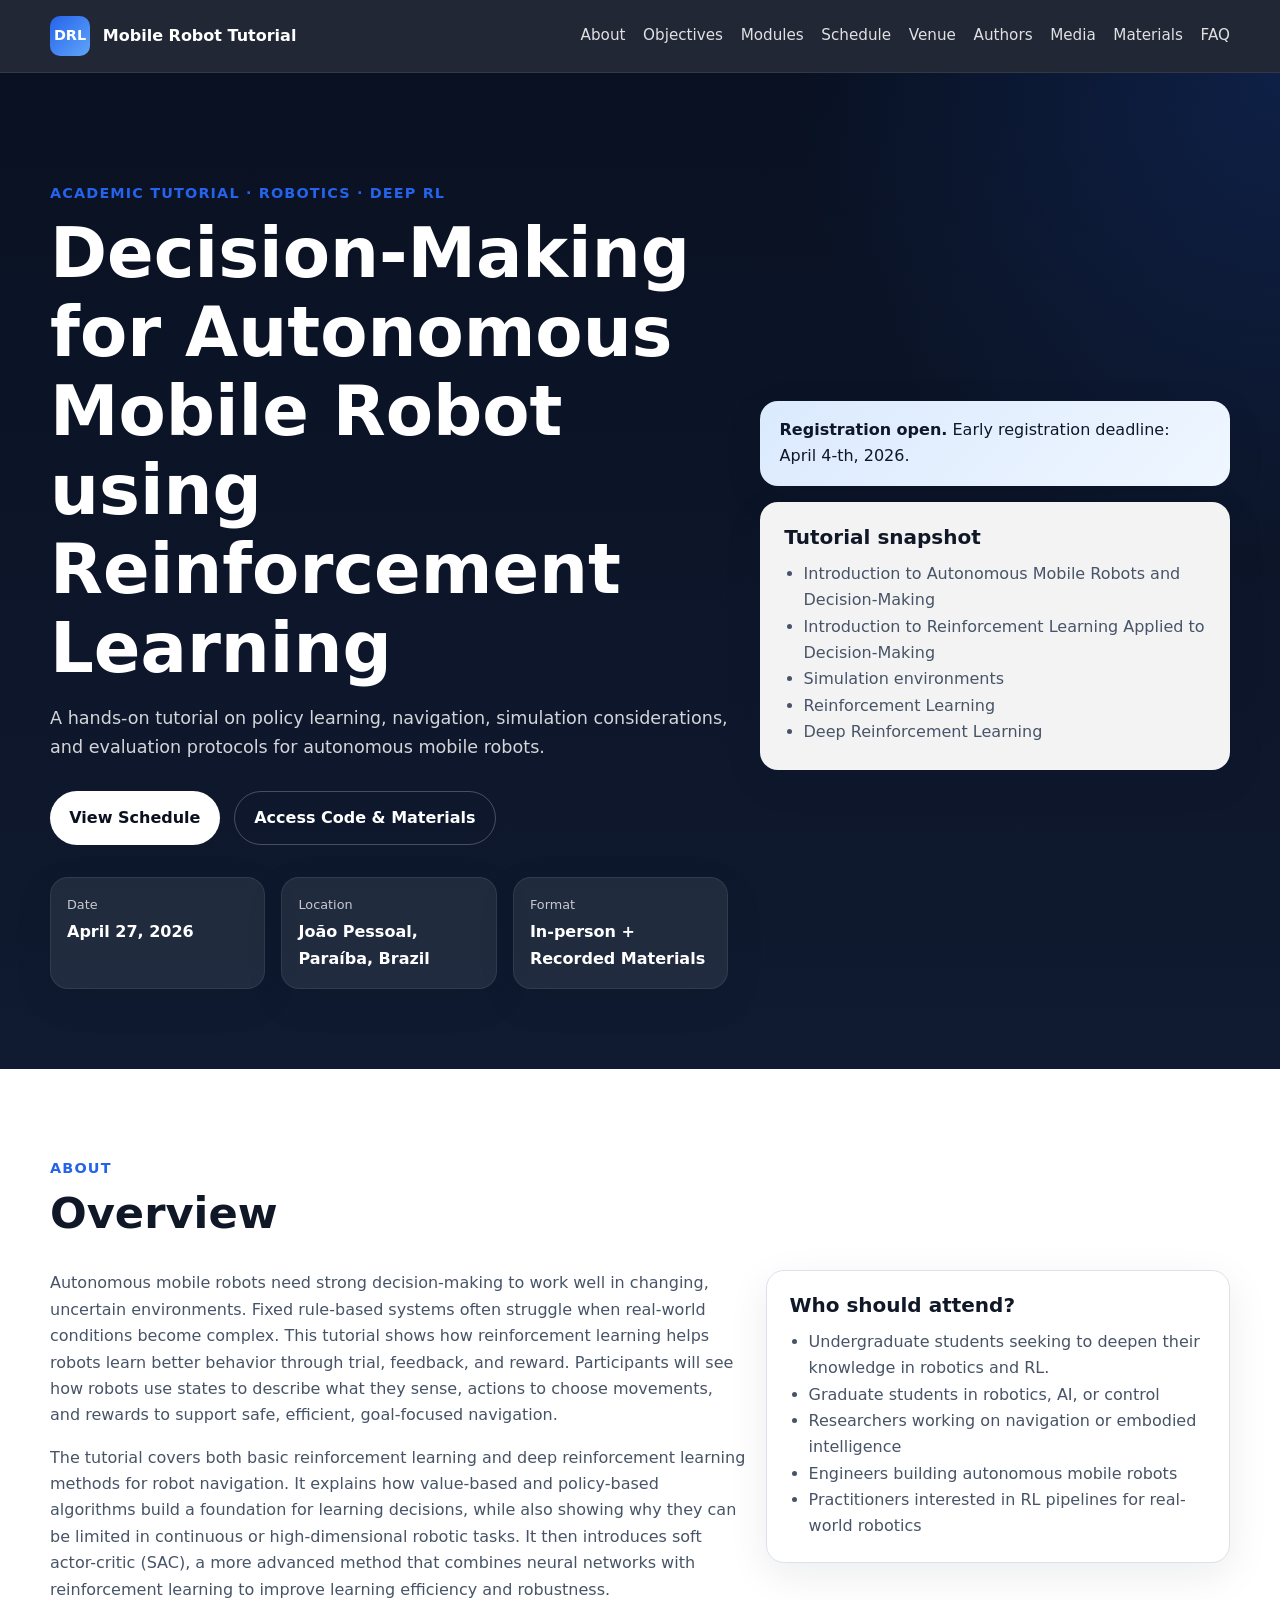
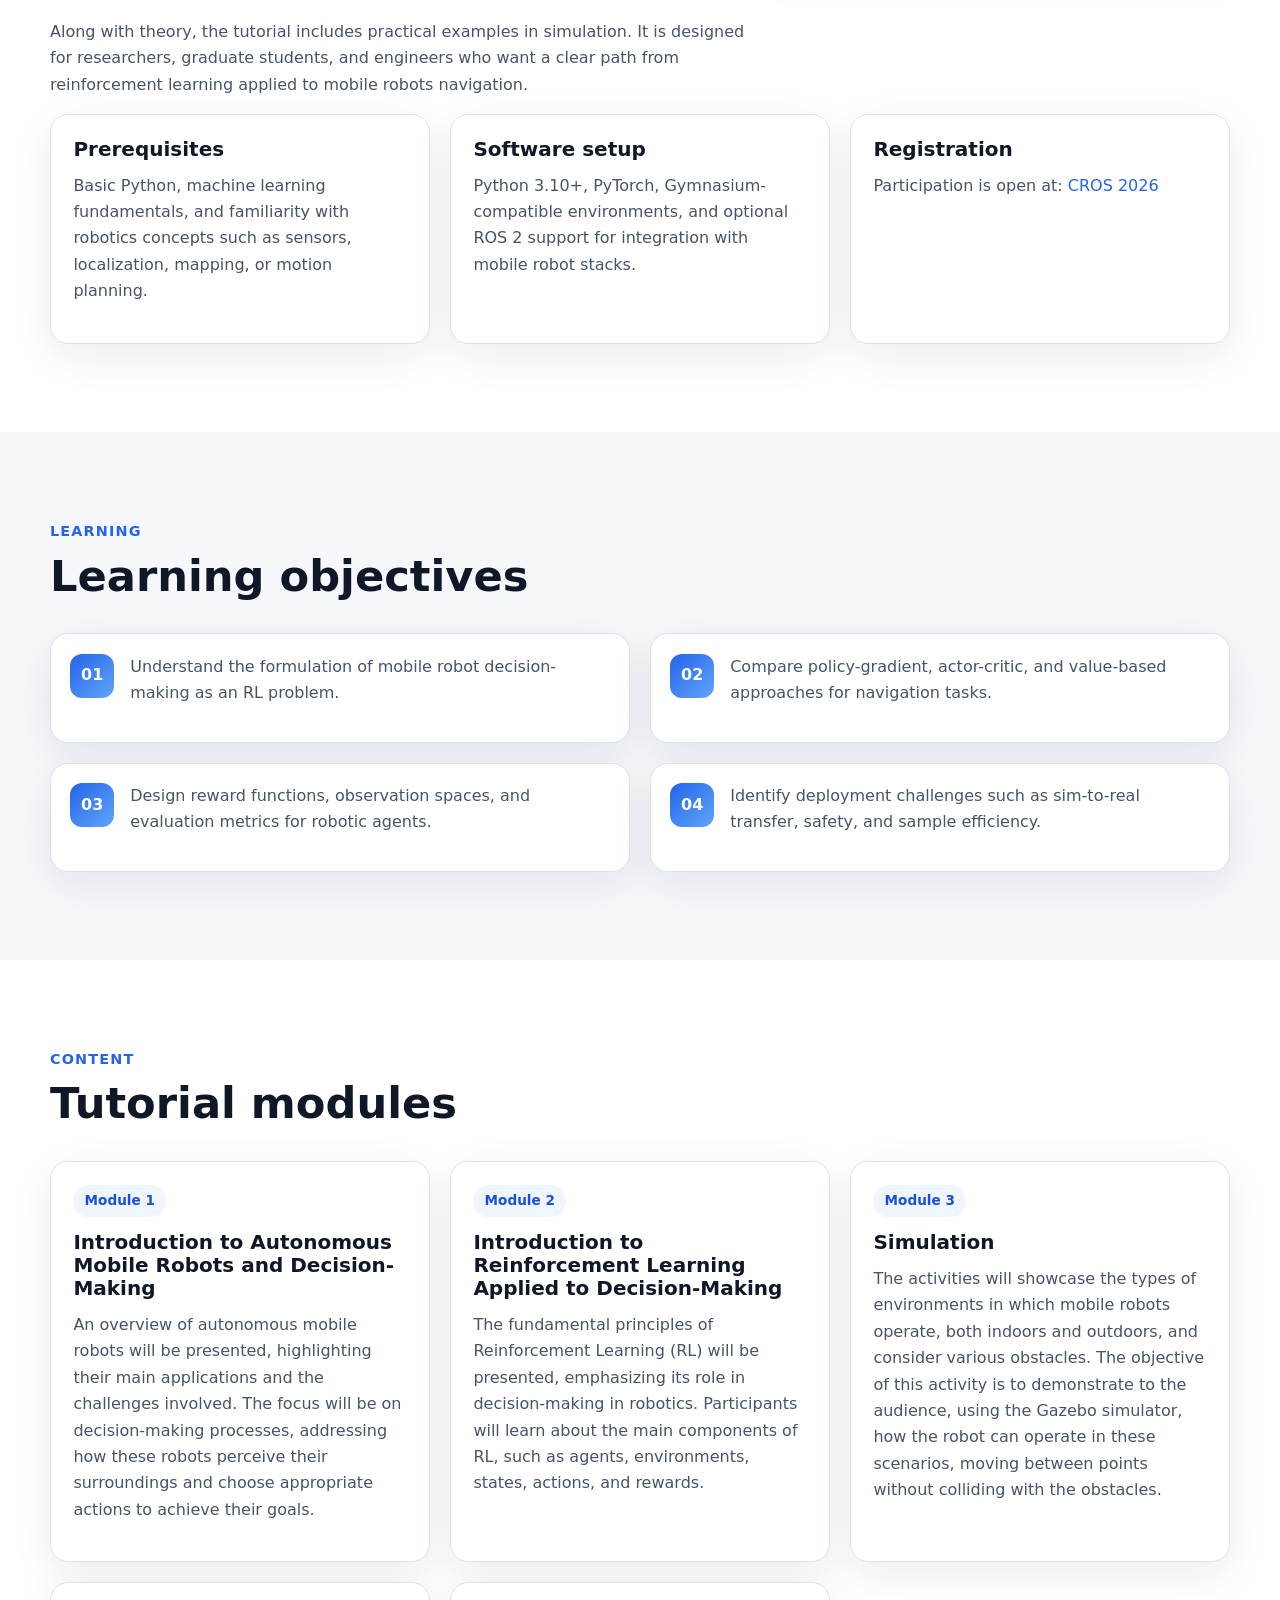
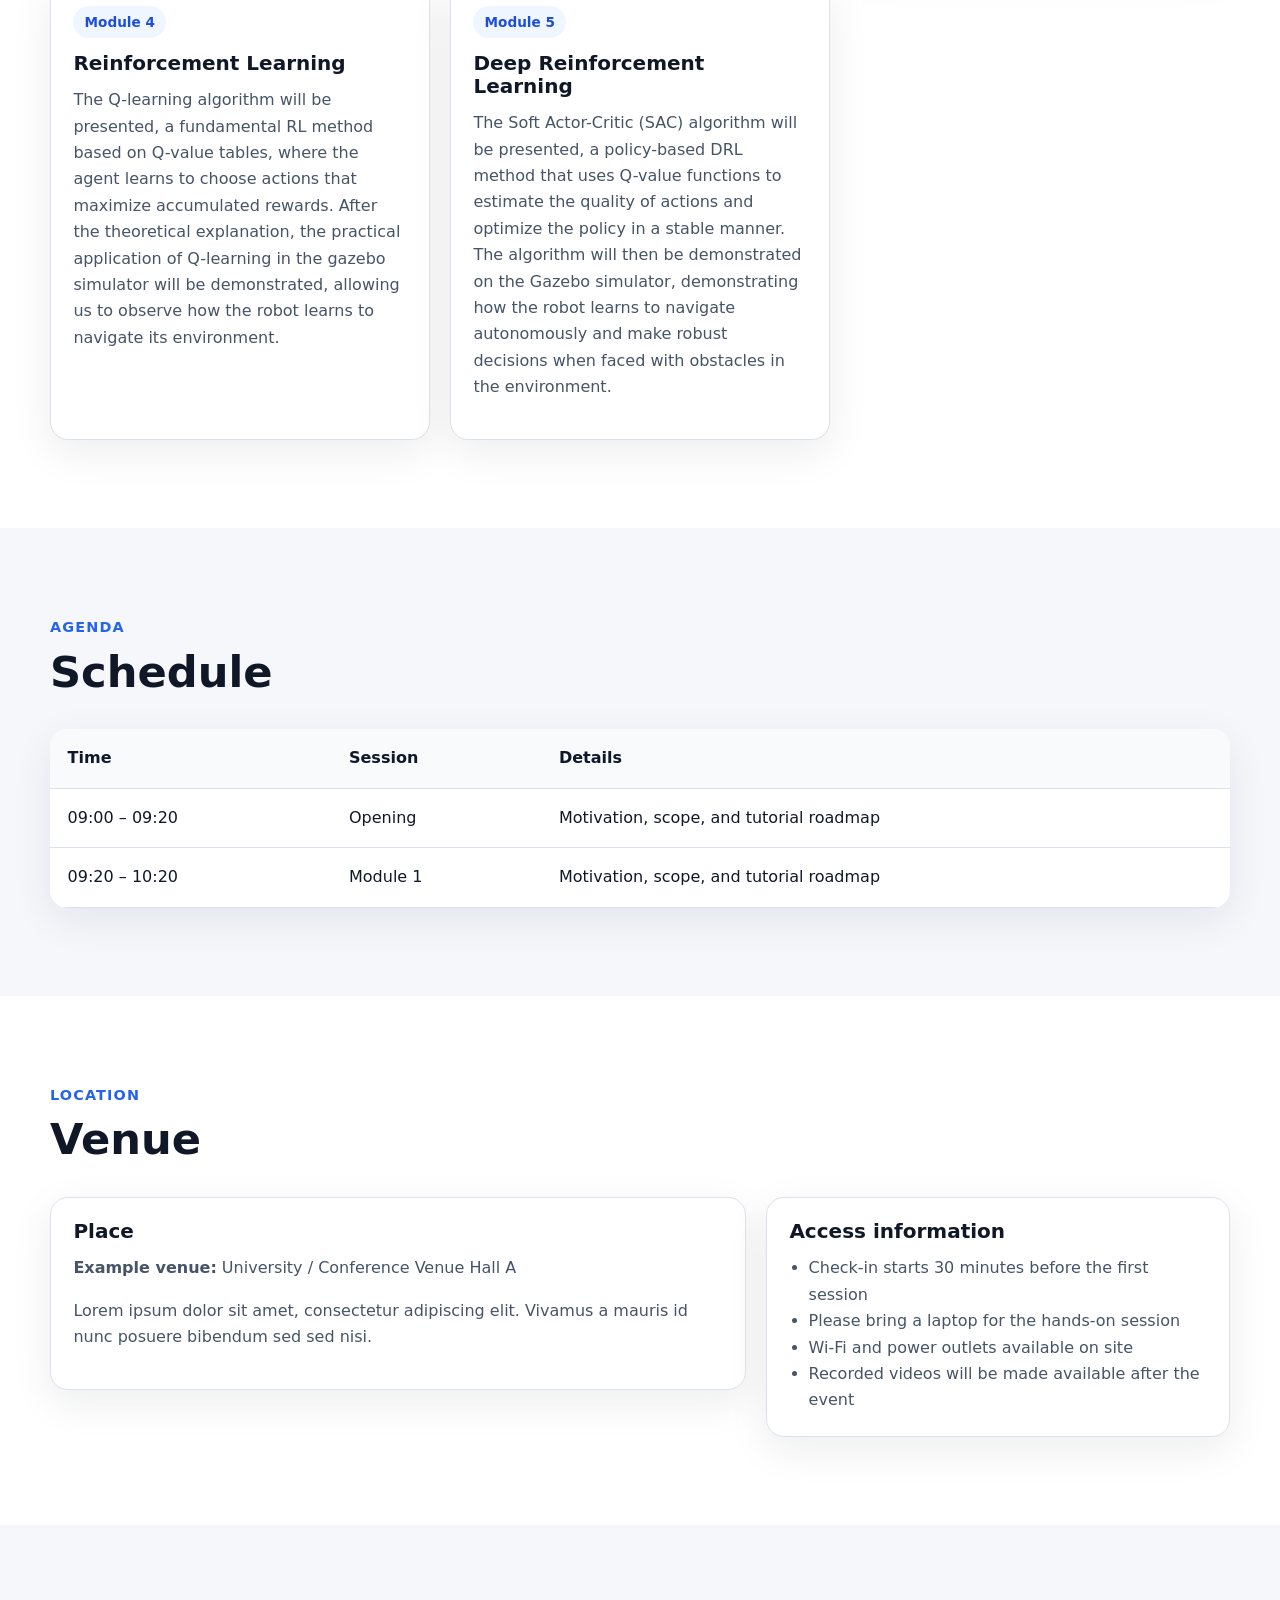
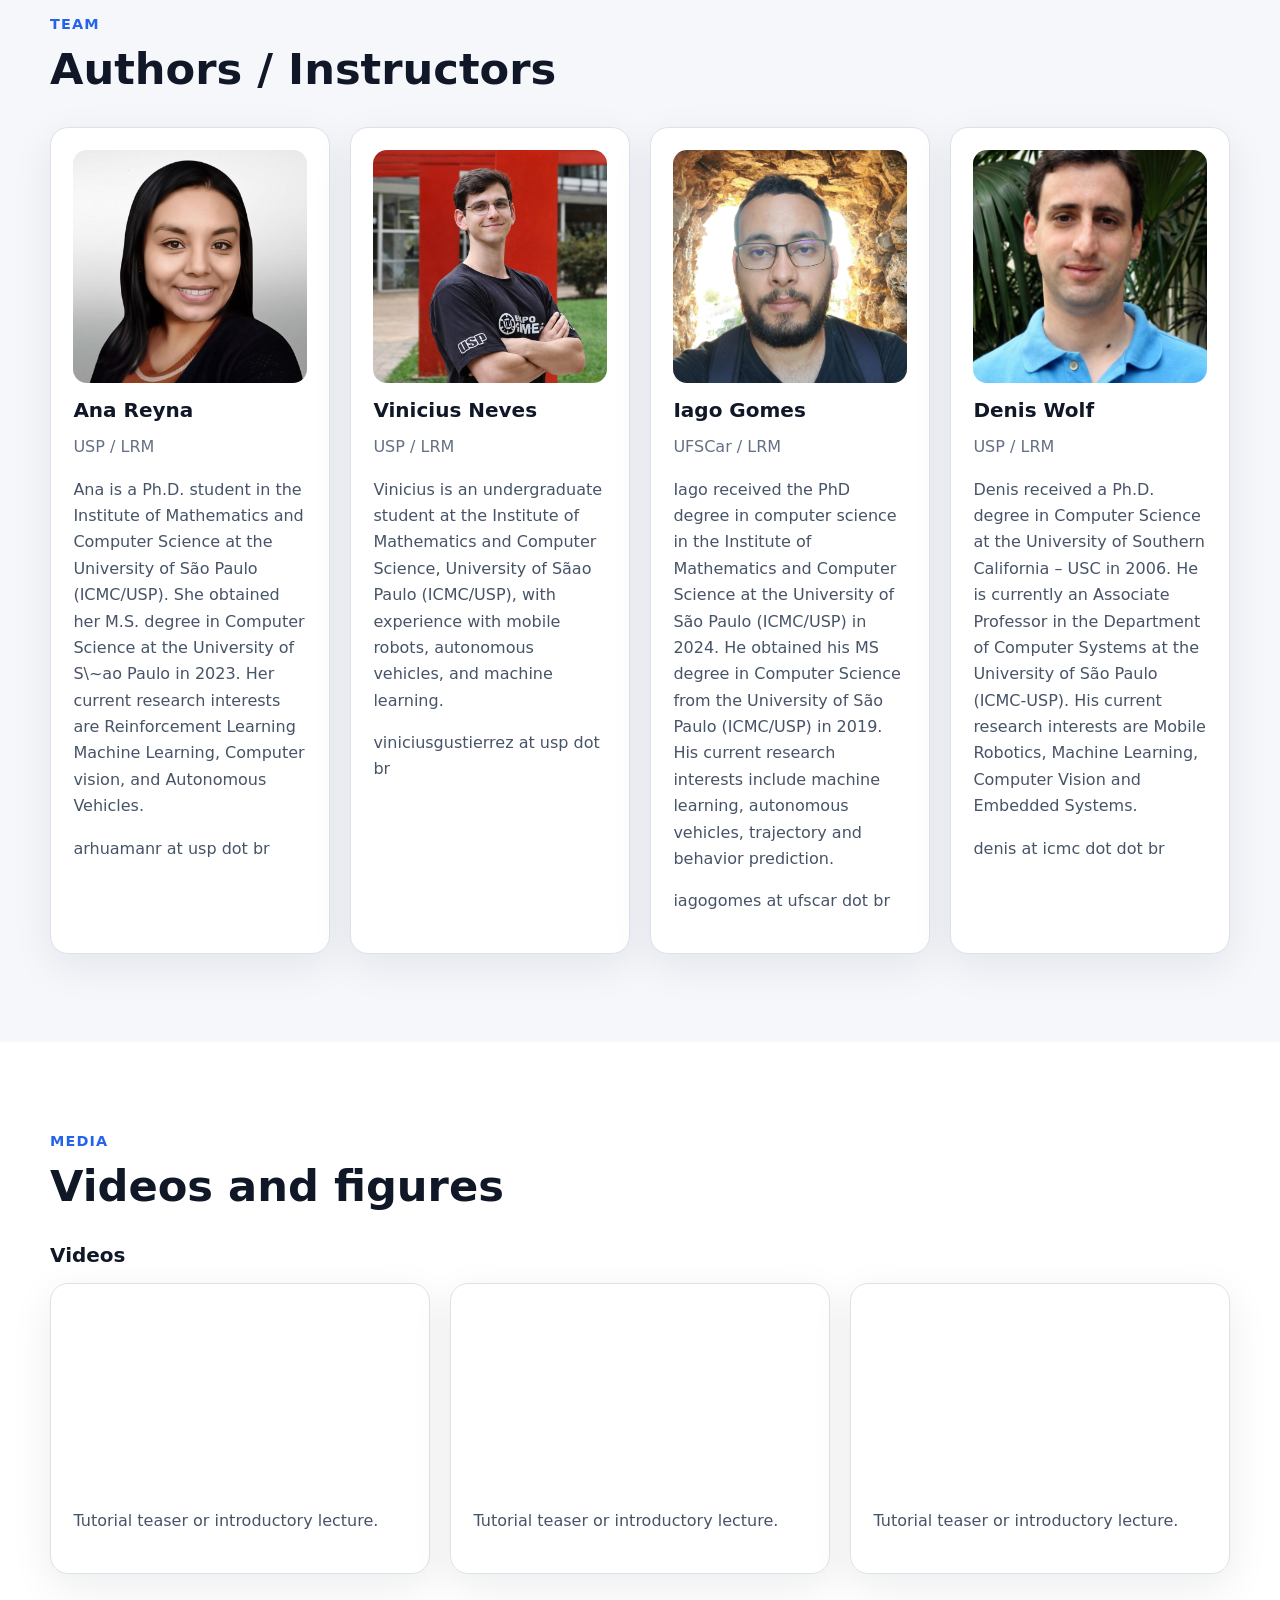
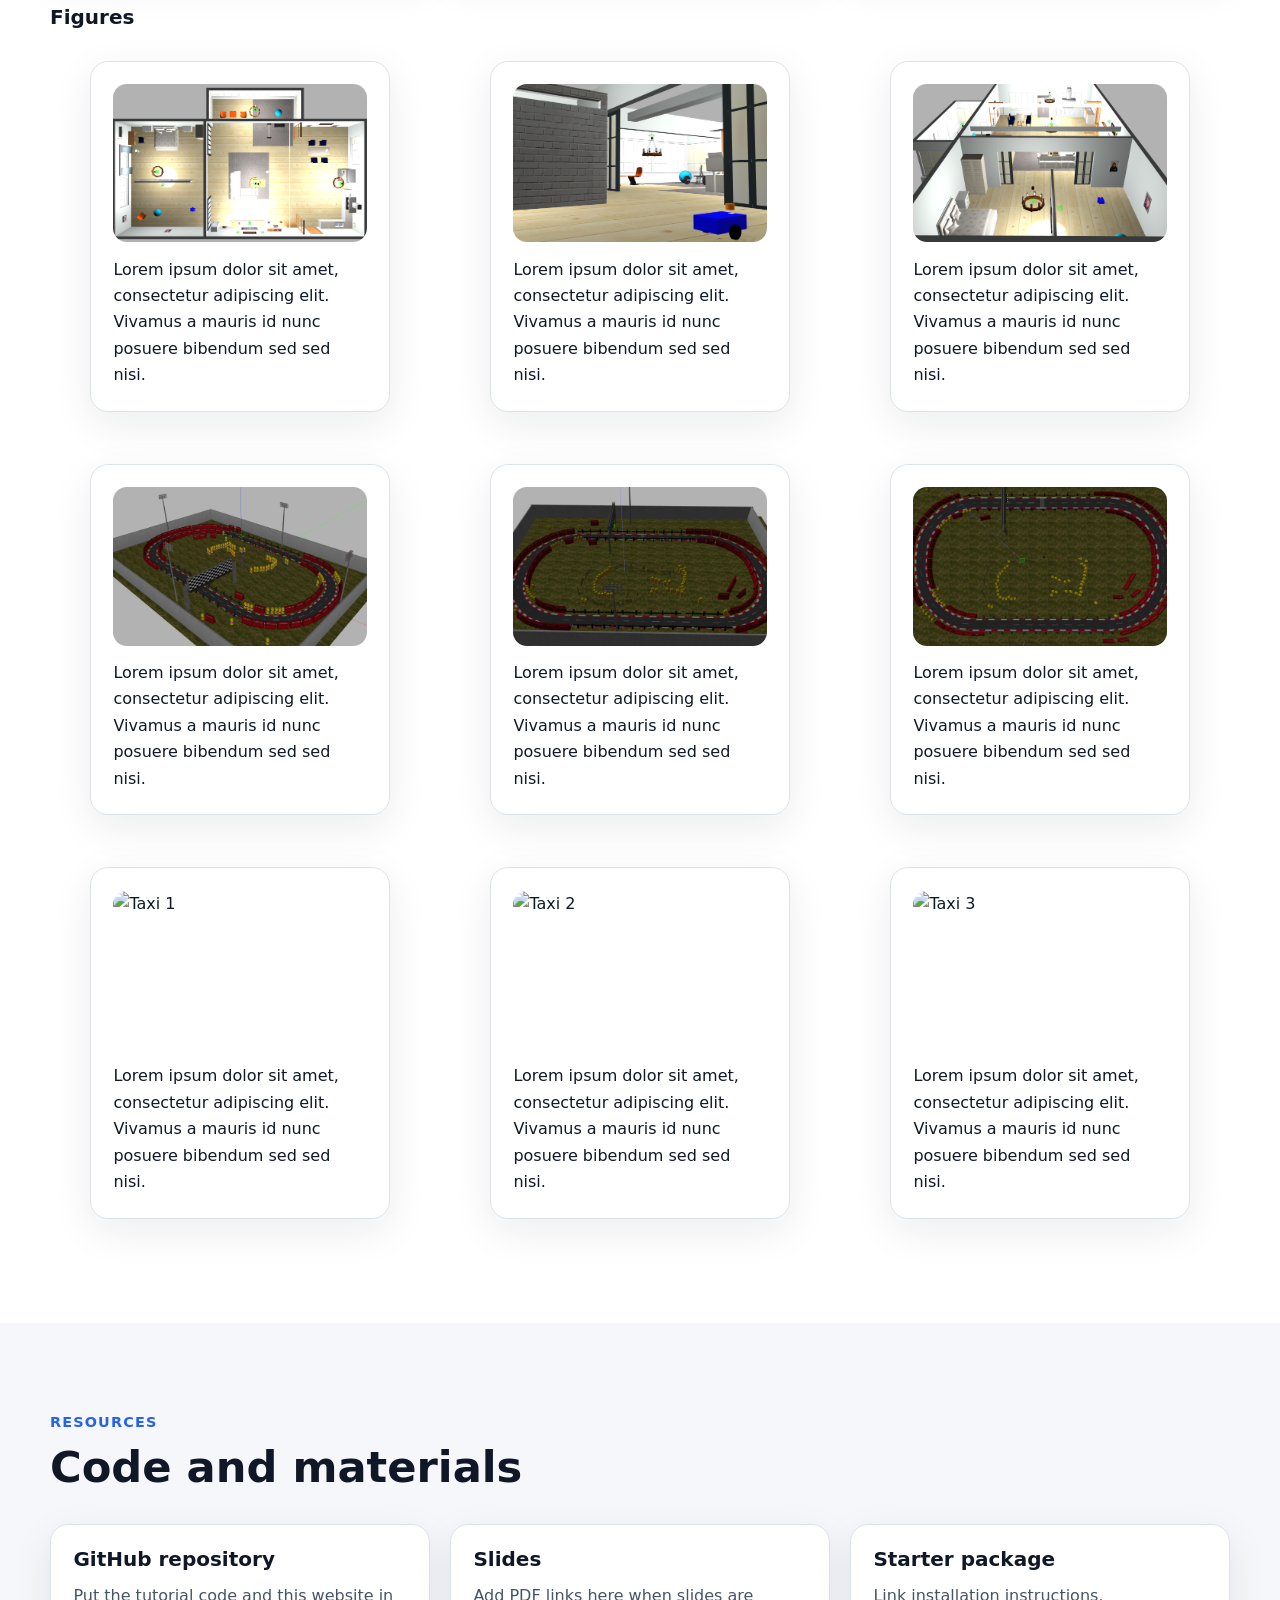
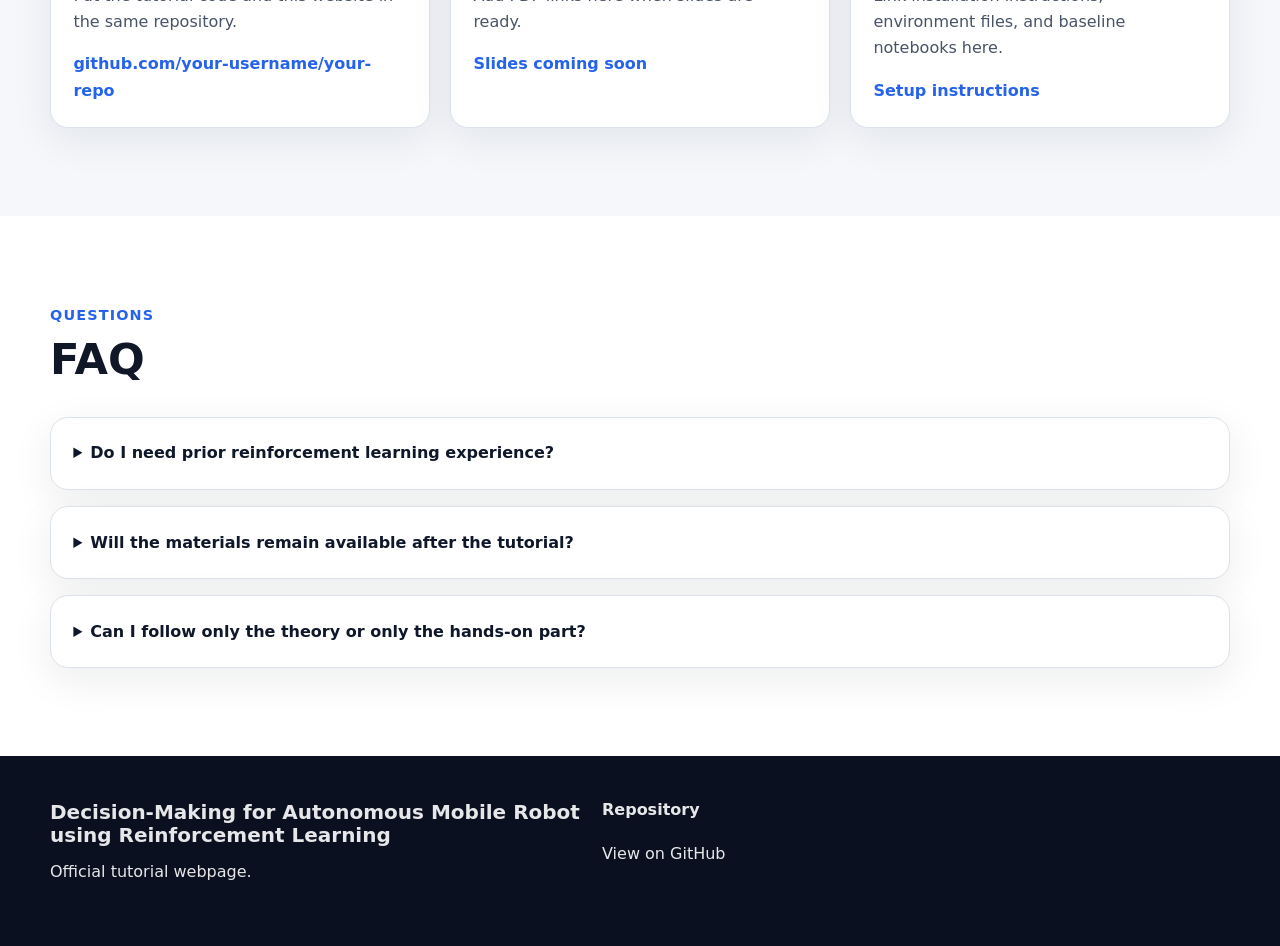
==== docs/index.html @ 9cf36cb0 "update videos and figures" ====
<!DOCTYPE html>
<html lang="en">
<head>
  <meta charset="UTF-8" />
  <meta
    name="viewport"
    content="width=device-width, initial-scale=1.0"
  />
  <title>"Decision-Making for Autonomous Mobile Robot using Reinforcement Learning"</title>

  <meta
    name="description"
    content="Official tutorial website for Decision-Making for Mobile Robots using Deep Reinforcement Learning. Modules, schedule, venue, authors, figures, videos, and repository."
  />
  <meta
    name="keywords"
    content="mobile robots, deep reinforcement learning, robotics, decision-making, autonomous navigation"
  />
  <meta name="author" content="Tutorial Organizing Team" />

  <meta property="og:title" content="Decision-Making for Autonomous Mobile Robot using Reinforcement Learning" />
  <meta
    property="og:description"
    content="Tutorial website with overview, schedule, modules, authors, videos, figures, and code repository."
  />
  <meta property="og:type" content="website" />
  <meta property="og:image" content="./assets/figures/fig1.jpg" />
  <meta property="og:url" content="" />

  <link rel="stylesheet" href="./styles.css" />
</head>
<body>
  <header class="site-header">
    <div class="container nav-wrap">
      <a href="#home" class="brand">
        <span class="brand-mark">DRL</span>
        <span class="brand-text">Mobile Robot Tutorial</span>
      </a>

      <button class="menu-toggle" id="menu-toggle" aria-label="Open navigation menu" aria-expanded="false">
        <span></span><span></span><span></span>
      </button>

      <nav class="site-nav" id="site-nav" aria-label="Main Navigation">
        <a href="#about">About</a>
        <a href="#objectives">Objectives</a>
        <a href="#modules">Modules</a>
        <a href="#schedule">Schedule</a>
        <a href="#venue">Venue</a>
        <a href="#authors">Authors</a>
        <a href="#media">Media</a>
        <a href="#materials">Materials</a>
        <a href="#faq">FAQ</a>
      </nav>
    </div>
  </header>

  <main>
    <section id="home" class="hero section">
      <div class="container hero-grid">
        <div class="hero-copy">
          <p class="eyebrow">Academic tutorial · Robotics · Deep RL</p>
          <h1>Decision-Making for Autonomous Mobile Robot using Reinforcement Learning</h1>
          <p class="hero-subtitle">
            A hands-on tutorial on policy learning, navigation, simulation considerations,
            and evaluation protocols for autonomous mobile robots.
          </p>

          <div class="hero-actions">
            <a class="btn btn-primary" href="#schedule">View Schedule</a>
            <a class="btn btn-secondary" href="#materials">Access Code & Materials</a>
          </div>

          <div class="hero-meta">
            <div class="meta-card">
              <span class="meta-label">Date</span>
              <span class="meta-value">April 27, 2026</span>
            </div>
            <div class="meta-card">
              <span class="meta-label">Location</span>
              <span class="meta-value">João Pessoal, Paraíba, Brazil</span>
            </div>
            <div class="meta-card">
              <span class="meta-label">Format</span>
              <span class="meta-value">In-person + Recorded Materials</span>
            </div>
          </div>
        </div>

        <div class="hero-panel">
          <div class="highlight-banner">
            <p><strong>Registration open.</strong> Early registration deadline: April 4-th, 2026.</p>
          </div>

          <div class="info-panel">
            <h3>Tutorial snapshot</h3>
            <ul>
              <li>Introduction to Autonomous Mobile Robots and Decision-Making</li>
              <li>Introduction to Reinforcement Learning Applied to Decision-Making</li>
              <li>Simulation environments</li>
              <li>Reinforcement Learning</li>
              <li>Deep Reinforcement Learning</li>
            </ul>
          </div>
        </div>
      </div>
    </section>

    <section id="about" class="section">
      <div class="container">
        <div class="section-head">
          <p class="section-tag">About</p>
          <h2>Overview</h2>
        </div>

        <div class="two-col">
          <div>
          <p>Autonomous mobile robots need strong decision-making to work well in changing, uncertain environments. 
          Fixed rule-based systems often struggle when real-world conditions become complex. This tutorial shows
          how reinforcement learning helps robots learn better behavior through trial, feedback, and reward. 
          Participants will see how robots use states to describe what they sense, actions to choose movements, 
          and rewards to support safe, efficient, goal-focused navigation.</p>

          <p>The tutorial covers both basic reinforcement learning and deep reinforcement learning methods for robot 
            navigation. It explains how value-based and policy-based algorithms build a foundation for learning 
            decisions, while also showing why they can be limited in continuous or high-dimensional robotic tasks.
            It then introduces soft actor-critic (SAC), a more advanced method that combines neural networks with reinforcement 
            learning to improve learning efficiency and robustness.</p>

          <p>Along with theory, the tutorial includes practical examples in simulation. It is designed for researchers, 
            graduate students, and engineers who want a clear path from reinforcement learning applied to mobile robots navigation.</p>

          </div>

          <div class="card">
            <h3>Who should attend?</h3>
            <ul class="clean-list">
              <li>Undergraduate students seeking to deepen their knowledge in robotics and RL. </li>
              <li>Graduate students in robotics, AI, or control</li>
              <li>Researchers working on navigation or embodied intelligence</li>
              <li>Engineers building autonomous mobile robots</li>
              <li>Practitioners interested in RL pipelines for real-world robotics</li>
            </ul>
          </div>
        </div>

        <div class="three-col cards">
          <article class="card">
            <h3>Prerequisites</h3>
            <p>
              Basic Python, machine learning fundamentals, and familiarity with robotics concepts
              such as sensors, localization, mapping, or motion planning.
            </p>
          </article>

          <article class="card">
            <h3>Software setup</h3>
            <p>
              Python 3.10+, PyTorch, Gymnasium-compatible environments, and optional ROS 2 support
              for integration with mobile robot stacks.
            </p>
          </article>

          <article class="card">
            <h3>Registration</h3>
            <p>
              Participation is open at: <a href="https://www.sbrobotica.org/cros2026/" target="_blank">CROS 2026</a>
            </p>
          </article>
        </div>
      </div>
    </section>

    <section id="objectives" class="section alt-bg">
      <div class="container">
        <div class="section-head">
          <p class="section-tag">Learning</p>
          <h2>Learning objectives</h2>
        </div>

        <div class="objectives-grid">
          <div class="objective-item">
            <span>01</span>
            <p>Understand the formulation of mobile robot decision-making as an RL problem.</p>
          </div>
          <div class="objective-item">
            <span>02</span>
            <p>Compare policy-gradient, actor-critic, and value-based approaches for navigation tasks.</p>
          </div>
          <div class="objective-item">
            <span>03</span>
            <p>Design reward functions, observation spaces, and evaluation metrics for robotic agents.</p>
          </div>
          <div class="objective-item">
            <span>04</span>
            <p>Identify deployment challenges such as sim-to-real transfer, safety, and sample efficiency.</p>
          </div>
        </div>
      </div>
    </section>

    <section id="modules" class="section">
      <div class="container">
        <div class="section-head">
          <p class="section-tag">Content</p>
          <h2>Tutorial modules</h2>
        </div>

        <div class="module-grid">
          <article class="card module-card">
            <span class="pill">Module 1</span>
            <h3>Introduction to Autonomous Mobile Robots and Decision-Making</h3>
            <p>
              An overview of autonomous mobile robots will be presented, highlighting their main applications 
              and the challenges involved. The focus will be on decision-making processes, addressing how 
              these robots perceive their surroundings and choose appropriate actions to achieve their goals.
            </p>
          </article>

          <article class="card module-card">
            <span class="pill">Module 2</span>
            <h3>Introduction to Reinforcement Learning Applied to Decision-Making</h3>
            <p>
              The fundamental principles of Reinforcement Learning (RL) will be presented, emphasizing its role in 
              decision-making in robotics. Participants will learn about the main components of RL, such as agents,
              environments, states, actions, and rewards. 
            </p>
          </article>

          <article class="card module-card">
            <span class="pill">Module 3</span>
            <h3>Simulation</h3>
            <p>
              The activities will showcase the types of environments in which mobile robots operate, both indoors and outdoors, 
              and consider various obstacles. The objective of this activity is to demonstrate to the audience, using the 
              Gazebo simulator, how the robot can operate in these scenarios, moving between points without colliding 
              with the obstacles.
            </p>
          </article>

          <article class="card module-card">
            <span class="pill">Module 4</span>
            <h3>Reinforcement Learning</h3>
            <p>
              The Q-learning algorithm will be presented, a fundamental RL method based on Q-value tables, where the agent learns 
              to choose actions that maximize accumulated rewards. After the theoretical explanation, the practical application 
              of Q-learning in the gazebo simulator will be demonstrated, allowing us to observe how the robot learns to navigate 
              its environment.
            </p>
          </article>

          <article class="card module-card">
            <span class="pill">Module 5</span>
            <h3>Deep Reinforcement Learning</h3>
            <p>
              The Soft Actor-Critic (SAC) algorithm will be presented, a policy-based DRL method that uses Q-value functions 
              to estimate the quality of actions and optimize the policy in a stable manner. The algorithm will then be
               demonstrated on the Gazebo simulator, demonstrating how the robot learns to navigate autonomously and make 
               robust decisions when faced with obstacles in the environment.
            </p>
          </article>
        </div>
      </div>
    </section>

    <section id="schedule" class="section alt-bg">
      <div class="container">
        <div class="section-head">
          <p class="section-tag">Agenda</p>
          <h2>Schedule</h2>
        </div>

        <div class="table-wrap">
          <table class="schedule-table">
            <thead>
              <tr>
                <th>Time</th>
                <th>Session</th>
                <th>Details</th>
              </tr>
            </thead>
            <tbody>
              <tr>
                <td>09:00 – 09:20</td>
                <td>Opening</td>
                <td>Motivation, scope, and tutorial roadmap</td>
              </tr>
              <tr>
                <td>09:20 – 10:20</td>
                <td>Module 1</td>
                <td>Motivation, scope, and tutorial roadmap</td>
              </tr>
            </tbody>
          </table>
        </div>
      </div>
    </section>

    <section id="venue" class="section">
      <div class="container">
        <div class="section-head">
          <p class="section-tag">Location</p>
          <h2>Venue</h2>
        </div>

        <div class="two-col">
          <div class="card">
            <h3>Place</h3>
            <p><strong>Example venue:</strong> University / Conference Venue Hall A</p>
            <p>
              Lorem ipsum dolor sit amet, consectetur adipiscing elit. Vivamus a mauris id nunc posuere bibendum sed sed nisi.
            </p>
          </div>

          <div class="card">
            <h3>Access information</h3>
            <ul class="clean-list">
              <li>Check-in starts 30 minutes before the first session</li>
              <li>Please bring a laptop for the hands-on session</li>
              <li>Wi-Fi and power outlets available on site</li>
              <li>Recorded videos will be made available after the event</li>
            </ul>
          </div>
        </div>
      </div>
    </section>

    <section id="authors" class="section alt-bg">
      <div class="container">
        <div class="section-head">
          <p class="section-tag">Team</p>
          <h2>Authors / Instructors</h2>
        </div>

        <div class="author-grid">
          <article class="card author-card">
            <img src="./assets/authors/ana.jpeg" alt="Ana Reyna" />
            <h3>Ana Reyna</h3>
            <p class="muted">USP / LRM</p>
            <p>Ana is a Ph.D. student in the Institute of Mathematics and Computer Science at the 
              University of São Paulo (ICMC/USP). She obtained her M.S. degree in Computer Science 
              at the University of S\~ao Paulo in 2023. Her current research interests are Reinforcement 
              Learning Machine Learning, Computer vision, and Autonomous Vehicles.</p>
            <p>arhuamanr at usp dot br</p>
          </article>

          <article class="card author-card">
            <img src="./assets/authors/vinicius.jpg" alt="Vinicius Neves" />
            <h3>Vinicius Neves</h3>
            <p class="muted">USP / LRM</p>
            <p>Vinicius is an undergraduate student at the  Institute of Mathematics and Computer Science, 
              University of Sãao Paulo (ICMC/USP), with experience with mobile robots, autonomous
               vehicles, and machine learning.</p>
            <p> viniciusgustierrez at usp dot br</p>
          </article>

          <article class="card author-card">
            <img src="./assets/authors/iago.jpg" alt="Iago Gomes" />
            <h3>Iago Gomes</h3>
            <p class="muted">UFSCar / LRM </p>
            <p>Iago received the PhD degree in computer science in the Institute of Mathematics 
              and Computer Science at the University of São Paulo (ICMC/USP) in 2024. 
              He obtained his MS degree in Computer Science from the University of São Paulo (ICMC/USP) in 2019. 
              His current research interests include machine learning, autonomous vehicles, trajectory and 
              behavior prediction.</p>
            <p>iagogomes at ufscar dot br</p>
          </article>

          <article class="card author-card">
            <img src="./assets/authors/denis.jpg" alt="Denis Wolf" />
            <h3>Denis Wolf</h3>
            <p class="muted">USP /  LRM</p>
            <p> Denis received a Ph.D. degree in Computer Science at the University of Southern 
              California – USC in 2006. He is currently an Associate Professor in the Department 
              of Computer Systems at the University of São Paulo (ICMC-USP). His current research 
              interests are Mobile Robotics, Machine Learning, Computer Vision and
               Embedded Systems.</p>
            <p>denis at icmc dot dot br</p>
          </article>
        </div>
      </div>
    </section>

    <section id="media" class="section">
        <div class="container">
          <div class="section-head">
            <p class="section-tag">Media</p>
            <h2>Videos and figures</h2>
        </div>

        <div>
          <h3 class="subsection-title">Videos</h3>
          <div class="video-grid">
            <div class="video-card card">
              <div class="video-frame">
                <iframe
                  src="https://www.youtube.com/embed/dQw4w9WgXcQ"
                  title="Robot - Taxi"
                  loading="lazy"
                  allowfullscreen>
                </iframe>
              </div>
              <p>Tutorial teaser or introductory lecture.</p>
            </div>

            <div class="video-card card">
              <div class="video-frame">
                <iframe
                  src="https://www.youtube.com/embed/aqz-KE-bpKQ"
                  title="Robot - SmallHouse"
                  loading="lazy"
                  allowfullscreen>
                </iframe>
              </div>
              <p>Tutorial teaser or introductory lecture.</p>
            </div>

            <div class="video-card card">
              <div class="video-frame">
                <iframe
                  src="https://www.youtube.com/embed/ScMzIvxBSi4"
                  title="Robot - Demo 3"
                  loading="lazy"
                  allowfullscreen>
                </iframe>
              </div>
              <p>Tutorial teaser or introductory lecture.</p>
            </div>
          </div>
        </div>

        <div class="media-spacing">
          <h3 class="subsection-title">Figures</h3>
          <div class="figure-grid">
            <figure class="card figure-card">
              <img src="./assets/figures/smallhouse/rl_robot_1.png" alt="SmallHouse AWS 1" />
              <figcaption>Lorem ipsum dolor sit amet, consectetur adipiscing elit. Vivamus a mauris id nunc posuere bibendum sed sed nisi.</figcaption>
            </figure>

            <figure class="card figure-card">
              <img src="./assets/figures/smallhouse/rl_robot_2.png" alt="SmallHouse AWS 2" />
              <figcaption>Lorem ipsum dolor sit amet, consectetur adipiscing elit. Vivamus a mauris id nunc posuere bibendum sed sed nisi.</figcaption>
            </figure>

            <figure class="card figure-card">
              <img src="./assets/figures/smallhouse/rl_robot_3.png" alt="SmallHouse AWS 3" />
              <figcaption>Lorem ipsum dolor sit amet, consectetur adipiscing elit. Vivamus a mauris id nunc posuere bibendum sed sed nisi.</figcaption>
            </figure>

            <figure class="card figure-card">
              <img src="./assets/figures/racetrack/rl_robot_4.png" alt="Racetrack AWS 1" />
              <figcaption>Lorem ipsum dolor sit amet, consectetur adipiscing elit. Vivamus a mauris id nunc posuere bibendum sed sed nisi.</figcaption>
            </figure>

            <figure class="card figure-card">
              <img src="./assets/figures/racetrack/rl_robot_5.png" alt="Racetrack AWS 2" />
              <figcaption>Lorem ipsum dolor sit amet, consectetur adipiscing elit. Vivamus a mauris id nunc posuere bibendum sed sed nisi.</figcaption>
            </figure>

            <figure class="card figure-card">
              <img src="./assets/figures/racetrack/rl_robot_6.png" alt="Racetrack AWS 3" />
              <figcaption>Lorem ipsum dolor sit amet, consectetur adipiscing elit. Vivamus a mauris id nunc posuere bibendum sed sed nisi.</figcaption>
            </figure>

            <figure class="card figure-card">
              <img src="./assets/figures/taxi/rl_robot_7.png" alt="Taxi 1" />
              <figcaption>Lorem ipsum dolor sit amet, consectetur adipiscing elit. Vivamus a mauris id nunc posuere bibendum sed sed nisi.</figcaption>
            </figure>

            <figure class="card figure-card">
              <img src="./assets/figures/taxi/rl_robot_8.png" alt="Taxi 2" />
              <figcaption>Lorem ipsum dolor sit amet, consectetur adipiscing elit. Vivamus a mauris id nunc posuere bibendum sed sed nisi.</figcaption>
            </figure>

            <figure class="card figure-card">
              <img src="./assets/figures/taxi/rl_robot_9.png" alt="Taxi 3" />
              <figcaption>Lorem ipsum dolor sit amet, consectetur adipiscing elit. Vivamus a mauris id nunc posuere bibendum sed sed nisi.</figcaption>
            </figure>
          </div>
        </div>
      </div>
    </section>

    <section id="materials" class="section alt-bg">
      <div class="container">
        <div class="section-head">
          <p class="section-tag">Resources</p>
          <h2>Code and materials</h2>
        </div>

        <div class="three-col cards">
          <article class="card">
            <h3>GitHub repository</h3>
            <p>
              Put the tutorial code and this website in the same repository.
            </p>
            <a class="text-link" href="https://github.com/your-username/your-repo" target="_blank" rel="noopener noreferrer">
              github.com/your-username/your-repo
            </a>
          </article>

          <article class="card">
            <h3>Slides</h3>
            <p>
              Add PDF links here when slides are ready.
            </p>
            <a class="text-link" href="#">Slides coming soon</a>
          </article>

          <article class="card">
            <h3>Starter package</h3>
            <p>
              Link installation instructions, environment files, and baseline notebooks here.
            </p>
            <a class="text-link" href="#">Setup instructions</a>
          </article>
        </div>
      </div>
    </section>

    <section id="faq" class="section">
      <div class="container">
        <div class="section-head">
          <p class="section-tag">Questions</p>
          <h2>FAQ</h2>
        </div>

        <div class="faq-list">
          <details class="faq-item card">
            <summary>Do I need prior reinforcement learning experience?</summary>
            <p>Helpful but not mandatory. Basic ML knowledge is enough for most of the tutorial.</p>
          </details>

          <details class="faq-item card">
            <summary>Will the materials remain available after the tutorial?</summary>
            <p>Yes. Slides, repository links, and selected recordings can be shared after the event.</p>
          </details>

          <details class="faq-item card">
            <summary>Can I follow only the theory or only the hands-on part?</summary>
            <p>Yes. The content is modular, so attendees can focus on the segments most relevant to them.</p>
          </details>
        </div>
      </div>
    </section>
  </main>

  <footer class="site-footer">
    <div class="container footer-grid">
      <div>
        <h3>Decision-Making for Autonomous Mobile Robot using Reinforcement Learning</h3>
        <p>
          Official tutorial webpage.
        </p>
      </div>

      <div>
        <h4>Repository</h4>
        <p>
          <a href="https://github.com/your-username/your-repo" target="_blank" rel="noopener noreferrer">
            View on GitHub
          </a>
        </p>
      </div>
    </div>
  </footer>

  <script src="./script.js"></script>
</body>
</html>
---- docs/styles.css ----
:root {
  --bg: #0b1020;
  --bg-soft: #11172a;
  --surface: #ffffff;
  --surface-soft: #f5f7fb;
  --text: #101828;
  --text-soft: #475467;
  --line: #dbe2ea;
  --primary: #2563eb;
  --primary-dark: #1d4ed8;
  --accent: #0f172a;
  --shadow: 0 12px 40px rgba(15, 23, 42, 0.08);
  --radius: 18px;
  --radius-sm: 12px;
  --maxw: 1180px;
  --transition: 180ms ease;
}

* {
  box-sizing: border-box;
}

html {
  scroll-behavior: smooth;
}

body {
  margin: 0;
  font-family: Inter, ui-sans-serif, system-ui, -apple-system, BlinkMacSystemFont, "Segoe UI", sans-serif;
  color: var(--text);
  background: var(--surface);
  line-height: 1.65;
}

img {
  max-width: 100%;
  display: block;
}

a {
  color: var(--primary);
  text-decoration: none;
}

a:hover {
  text-decoration: underline;
}

.container {
  width: min(100% - 2rem, var(--maxw));
  margin-inline: auto;
}

.section {
  padding: 5.5rem 0;
}

.alt-bg {
  background: var(--surface-soft);
}

.section-head {
  margin-bottom: 2rem;
}

.section-tag,
.eyebrow {
  margin: 0 0 0.5rem;
  color: var(--primary);
  font-size: 0.9rem;
  font-weight: 700;
  text-transform: uppercase;
  letter-spacing: 0.08em;
}

h1, h2, h3, h4 {
  line-height: 1.15;
  margin-top: 0;
}

h1 {
  font-size: clamp(2.4rem, 6vw, 4.3rem);
  margin-bottom: 1rem;
}

h2 {
  font-size: clamp(1.8rem, 4vw, 2.7rem);
  margin-bottom: 0.5rem;
}

h3 {
  font-size: 1.25rem;
  margin-bottom: 0.75rem;
}

p {
  margin: 0 0 1rem;
  color: var(--text-soft);
}

.site-header {
  position: sticky;
  top: 0;
  z-index: 1000;
  background: rgba(11, 16, 32, 0.9);
  backdrop-filter: blur(12px);
  border-bottom: 1px solid rgba(255, 255, 255, 0.08);
}

.nav-wrap {
  min-height: 72px;
  display: flex;
  align-items: center;
  justify-content: space-between;
  gap: 1rem;
}

.brand {
  display: inline-flex;
  align-items: center;
  gap: 0.8rem;
  color: #fff;
  font-weight: 700;
  text-decoration: none;
}

.brand:hover {
  text-decoration: none;
}

.brand-mark {
  display: inline-grid;
  place-items: center;
  width: 40px;
  height: 40px;
  border-radius: 10px;
  background: linear-gradient(135deg, var(--primary), #60a5fa);
  color: #fff;
  font-size: 0.9rem;
}

.brand-text {
  white-space: nowrap;
}

.site-nav {
  display: flex;
  align-items: center;
  gap: 1.1rem;
}

.site-nav a {
  color: rgba(255, 255, 255, 0.86);
  font-weight: 500;
  font-size: 0.95rem;
  position: relative;
}

.site-nav a.active {
  color: #fff;
}

.menu-toggle {
  display: none;
  background: transparent;
  border: 0;
  cursor: pointer;
  padding: 0.35rem;
}

.menu-toggle span {
  display: block;
  width: 26px;
  height: 2px;
  margin: 5px 0;
  background: #fff;
  transition: var(--transition);
}

.hero {
  background:
    radial-gradient(circle at top right, rgba(37, 99, 235, 0.18), transparent 30%),
    linear-gradient(180deg, #091122 0%, #101a30 100%);
  color: #fff;
  padding-top: 6.8rem;
  padding-bottom: 5rem;
}

.hero-grid {
  display: grid;
  grid-template-columns: 1.3fr 0.9fr;
  gap: 2rem;
  align-items: center;
}

.hero-subtitle {
  font-size: 1.1rem;
  max-width: 760px;
  color: rgba(255, 255, 255, 0.82);
}

.hero-actions {
  display: flex;
  gap: 0.9rem;
  flex-wrap: wrap;
  margin: 1.8rem 0 2rem;
}

.btn {
  display: inline-flex;
  align-items: center;
  justify-content: center;
  min-height: 48px;
  padding: 0.8rem 1.2rem;
  border-radius: 999px;
  font-weight: 700;
  transition: transform var(--transition), background var(--transition), color var(--transition);
  text-decoration: none;
}

.btn:hover {
  text-decoration: none;
  transform: translateY(-1px);
}

.btn-primary {
  background: #fff;
  color: #0b1020;
}

.btn-secondary {
  background: transparent;
  color: #fff;
  border: 1px solid rgba(255,255,255,0.24);
}

.hero-meta {
  display: grid;
  grid-template-columns: repeat(3, minmax(0, 1fr));
  gap: 1rem;
}

.meta-card,
.info-panel,
.highlight-banner {
  border-radius: var(--radius);
  box-shadow: var(--shadow);
}

.meta-card {
  background: rgba(255,255,255,0.08);
  padding: 1rem;
  border: 1px solid rgba(255,255,255,0.08);
}

.meta-label {
  display: block;
  font-size: 0.8rem;
  color: rgba(255,255,255,0.75);
  margin-bottom: 0.25rem;
}

.meta-value {
  font-weight: 700;
  color: #fff;
}

.hero-panel {
  display: grid;
  gap: 1rem;
}

.highlight-banner {
  background: linear-gradient(135deg, #dbeafe, #eff6ff);
  color: #0f172a;
  padding: 1rem 1.2rem;
}

.highlight-banner p {
  color: #0f172a;
  margin: 0;
}

.info-panel {
  background: rgba(255,255,255,0.95);
  color: var(--text);
  padding: 1.5rem;
}

.info-panel ul {
  margin: 0;
  padding-left: 1.2rem;
  color: var(--text-soft);
}

.two-col,
.three-col,
.module-grid,
.author-grid,
.objectives-grid,
.figure-grid,
.video-grid,
.footer-grid,
.cards {
  display: grid;
  gap: 1.25rem;
}

.two-col {
  grid-template-columns: 1.2fr 0.8fr;
  align-items: start;
}

.three-col,
.cards {
  grid-template-columns: repeat(3, minmax(0, 1fr));
}

.module-grid {
  grid-template-columns: repeat(3, minmax(0, 1fr));
}

.author-grid {
  display: grid;
  gap: 1.25rem;
  grid-template-columns: repeat(4, minmax(0, 1fr));
}

.objectives-grid {
  grid-template-columns: repeat(2, minmax(0, 1fr));
}

.video-grid {
  display: grid;
  gap: 1.25rem;
  grid-template-columns: repeat(3, minmax(0, 1fr));
}

.figure-grid {
  display: grid;
  gap: 1.25rem;
  grid-template-columns: repeat(3, minmax(0, 1fr));
}

.media-spacing {
  margin-top: 2rem;
}

.card {
  background: #fff;
  border: 1px solid var(--line);
  border-radius: var(--radius);
  padding: 1.4rem;
  box-shadow: var(--shadow);
  transition: transform var(--transition), box-shadow var(--transition);
}

.card:hover {
  transform: translateY(-3px);
}

.module-card,
.author-card,
.figure-card,
.video-card,
.faq-item {
  overflow: hidden;
}

.author-card img {
  width: 100%;
  aspect-ratio: 1 / 1;
  object-fit: cover;
  border-radius: 14px;
  margin-bottom: 1rem;
}

.figure-card img {
  width: 100%;
  aspect-ratio: 16 / 10;
  object-fit: cover;
  border-radius: 14px;
  margin-bottom: 0.9rem;
}

.video-frame {
  overflow: hidden;
  border-radius: 14px;
  margin-bottom: 0.9rem;
}

.video-frame iframe {
  width: 100%;
  aspect-ratio: 16 / 9;
  border: 0;
  display: block;
}

.pill {
  display: inline-block;
  padding: 0.3rem 0.7rem;
  margin-bottom: 0.9rem;
  border-radius: 999px;
  background: #eff6ff;
  color: var(--primary-dark);
  font-weight: 700;
  font-size: 0.85rem;
}

.clean-list {
  margin: 0;
  padding-left: 1.2rem;
  color: var(--text-soft);
}

.objective-item {
  display: flex;
  gap: 1rem;
  align-items: flex-start;
  background: #fff;
  padding: 1.2rem;
  border-radius: var(--radius);
  border: 1px solid var(--line);
  box-shadow: var(--shadow);
}

.objective-item span {
  width: 44px;
  height: 44px;
  flex: 0 0 44px;
  border-radius: 12px;
  display: grid;
  place-items: center;
  font-weight: 800;
  color: #fff;
  background: linear-gradient(135deg, var(--primary), #60a5fa);
}

.table-wrap {
  overflow-x: auto;
  border-radius: var(--radius);
  box-shadow: var(--shadow);
}

.schedule-table {
  width: 100%;
  border-collapse: collapse;
  background: #fff;
  min-width: 720px;
}

.schedule-table th,
.schedule-table td {
  padding: 1rem 1.1rem;
  text-align: left;
  border-bottom: 1px solid var(--line);
}

.schedule-table th {
  background: #f8fafc;
  color: var(--accent);
}

.subsection-title {
  margin-bottom: 1rem;
}

.muted {
  color: #667085;
}

.text-link {
  font-weight: 600;
  word-break: break-word;
}

.faq-list {
  display: grid;
  gap: 1rem;
}

.faq-item summary {
  cursor: pointer;
  font-weight: 700;
  color: var(--accent);
}

.site-footer {
  background: #0b1020;
  color: rgba(255,255,255,0.9);
  padding: 2.8rem 0;
}

.site-footer p,
.site-footer a,
.site-footer h3,
.site-footer h4 {
  color: rgba(255,255,255,0.9);
}

.footer-grid {
  grid-template-columns: 1.4fr 0.8fr 0.8fr;
  align-items: start;
}

@media (max-width: 980px) {
  .video-grid,
  .figure-grid {
    grid-template-columns: repeat(2, minmax(0, 1fr));
  }
}

@media (max-width: 640px) {
  .video-grid,
  .figure-grid {
    grid-template-columns: 1fr;
  }
}

@media (max-width: 1100px) {
  .author-grid {
    grid-template-columns: repeat(2, minmax(0, 1fr));
  }
}

@media (max-width: 640px) {
  .author-grid {
    grid-template-columns: 1fr;
  }
}

@media (max-width: 980px) {
  .hero-grid,
  .two-col,
  .three-col,
  .cards,
  .module-grid,
  .author-grid,
  .objectives-grid,
  .footer-grid {
    grid-template-columns: 1fr;
  }

  .hero-meta {
    grid-template-columns: 1fr;
  }

  .site-nav {
    position: absolute;
    top: 72px;
    left: 0;
    right: 0;
    display: none;
    flex-direction: column;
    align-items: flex-start;
    gap: 0;
    background: #0b1020;
    border-bottom: 1px solid rgba(255,255,255,0.08);
    padding: 0.5rem 1rem 1rem;
  }

  .site-nav.open {
    display: flex;
  }

  .site-nav a {
    width: 100%;
    padding: 0.85rem 0;
  }

  .menu-toggle {
    display: inline-block;
  }
}

@media (max-width: 640px) {
  .section {
    padding: 4.2rem 0;
  }

  .hero {
    padding-top: 5.8rem;
  }

  .btn {
    width: 100%;
  }
}
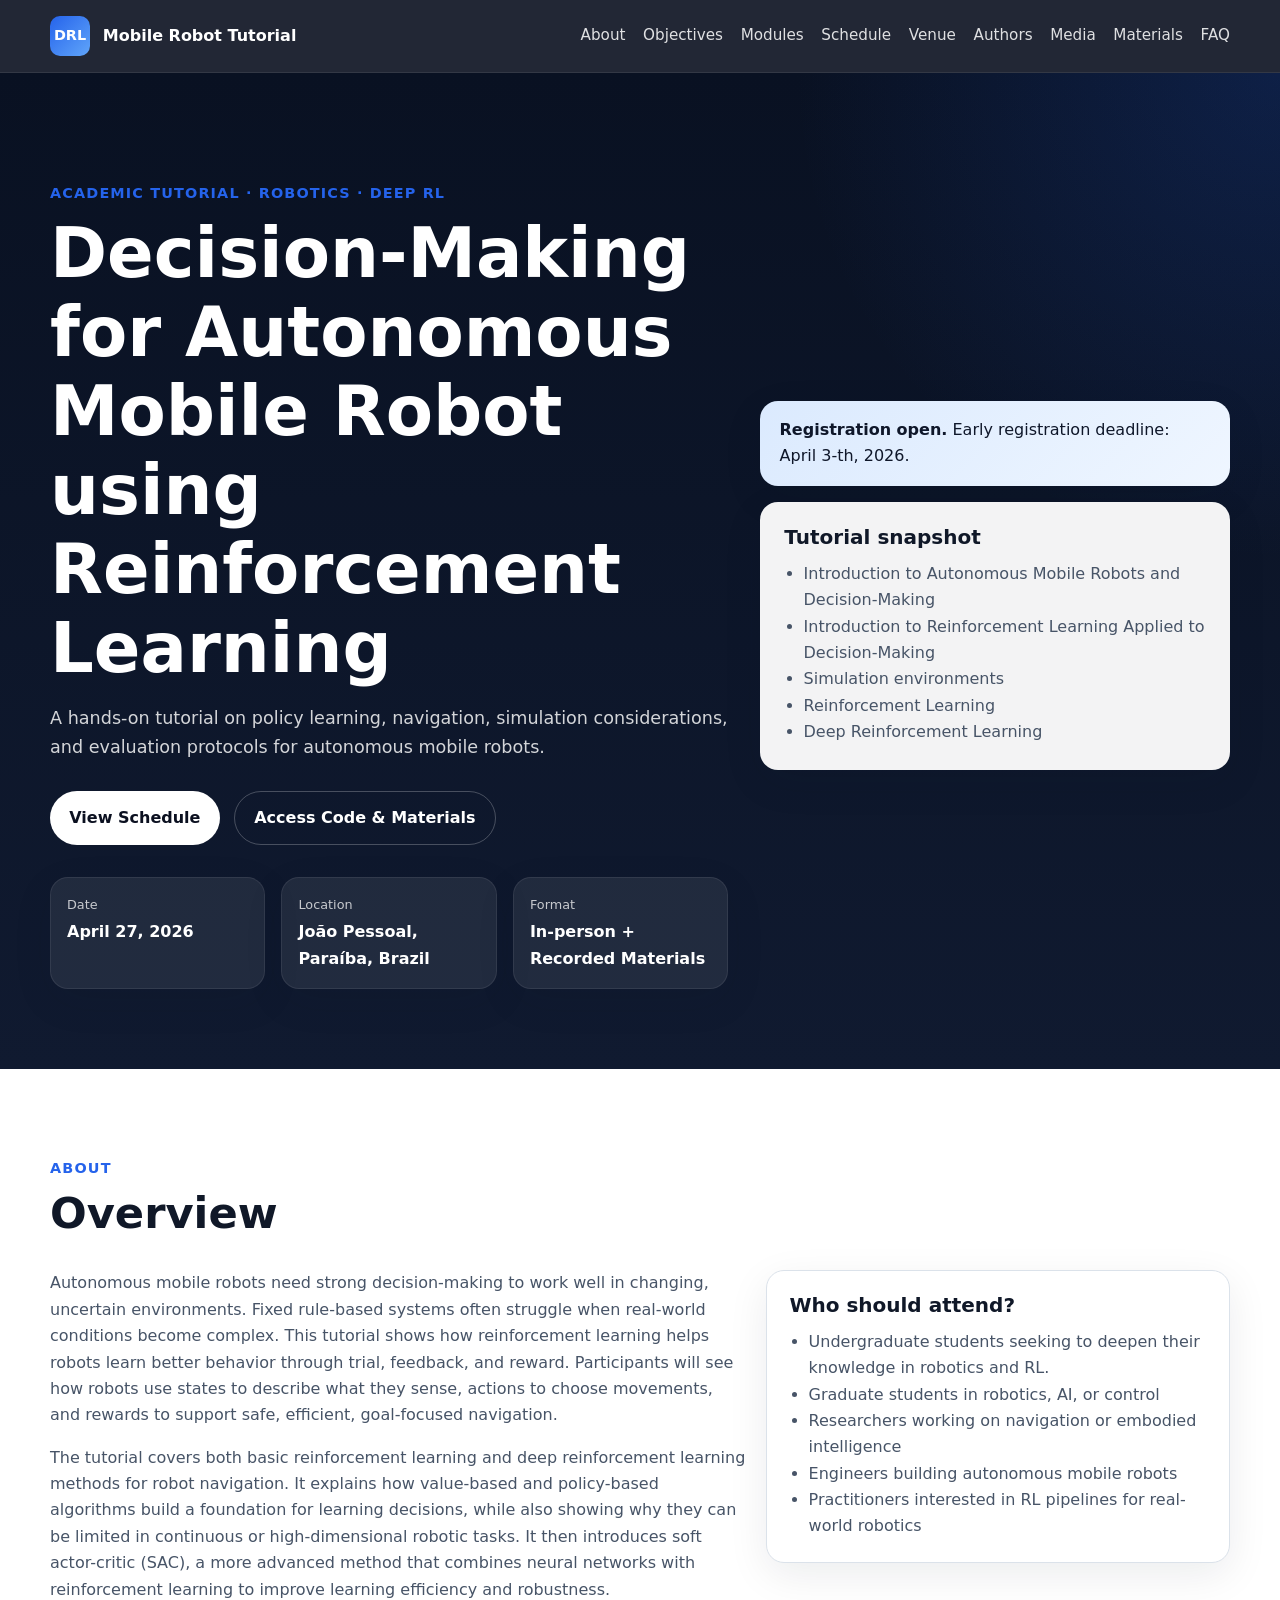
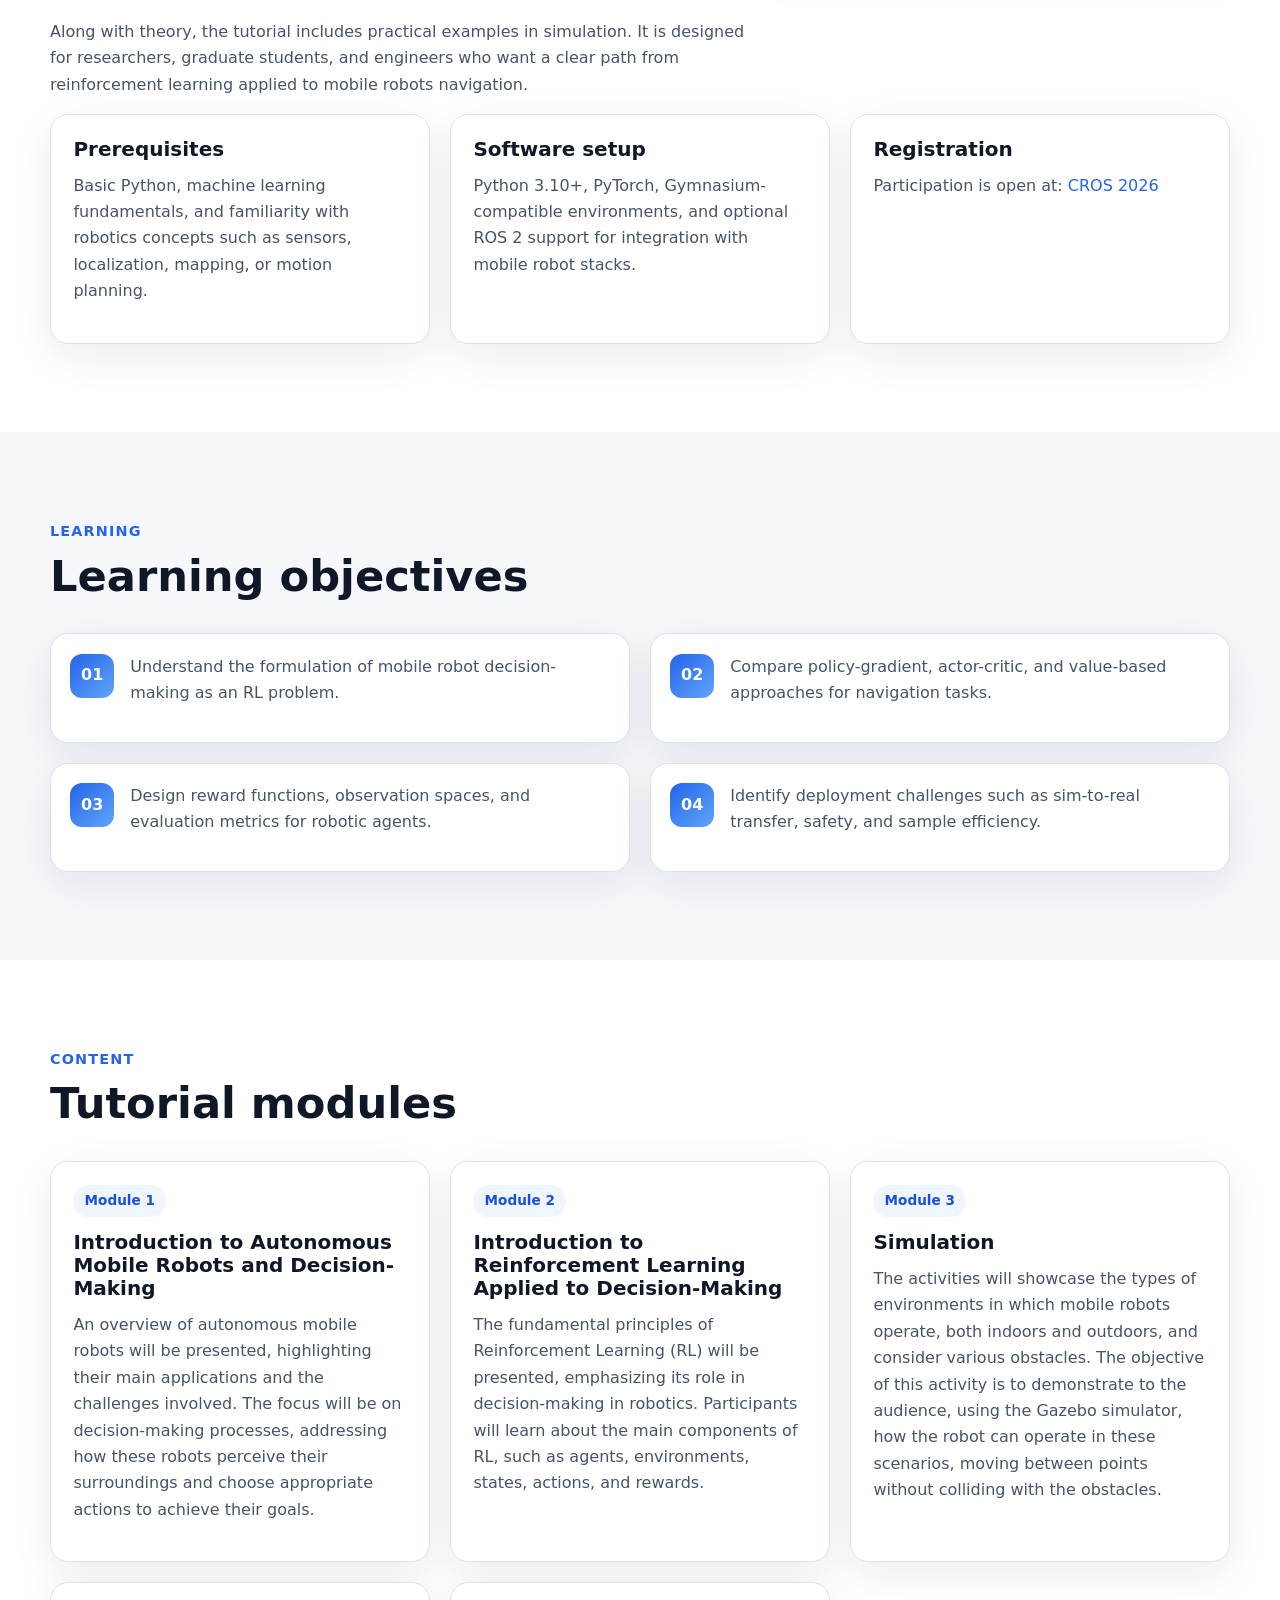
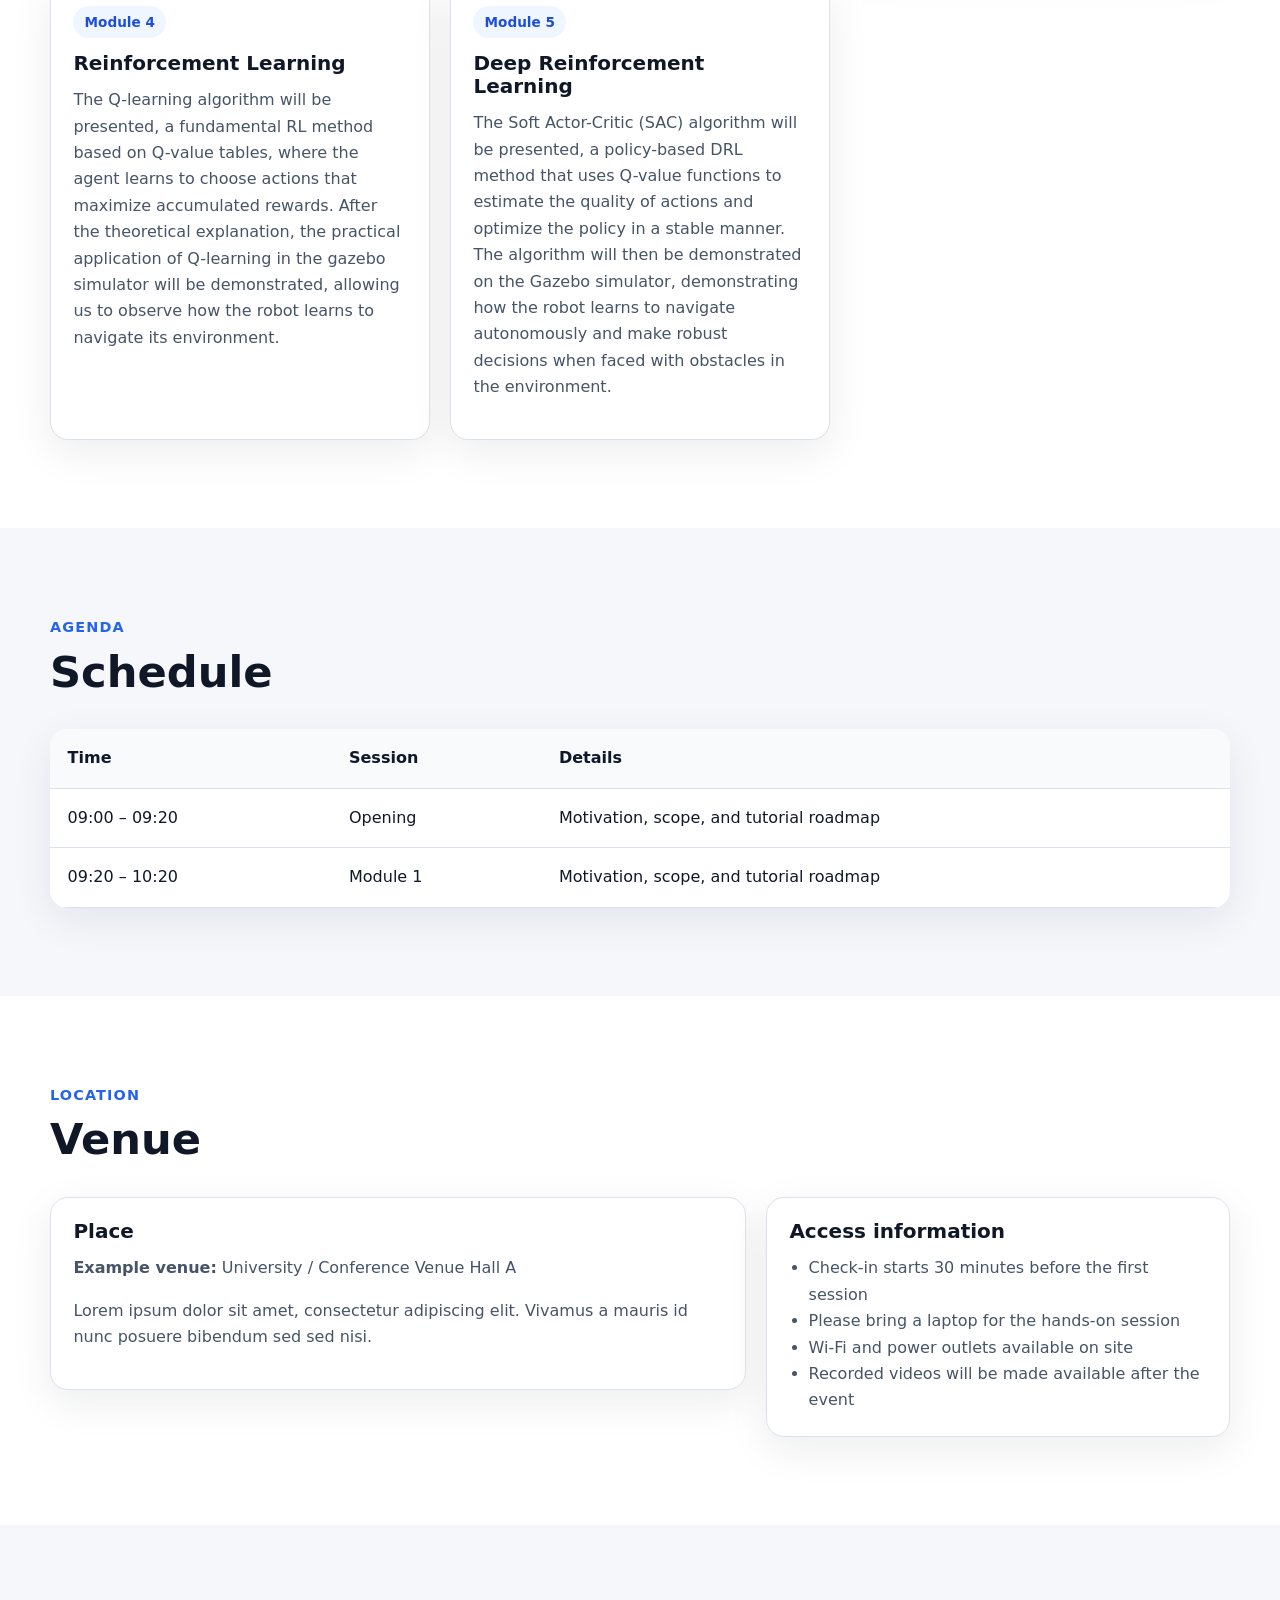
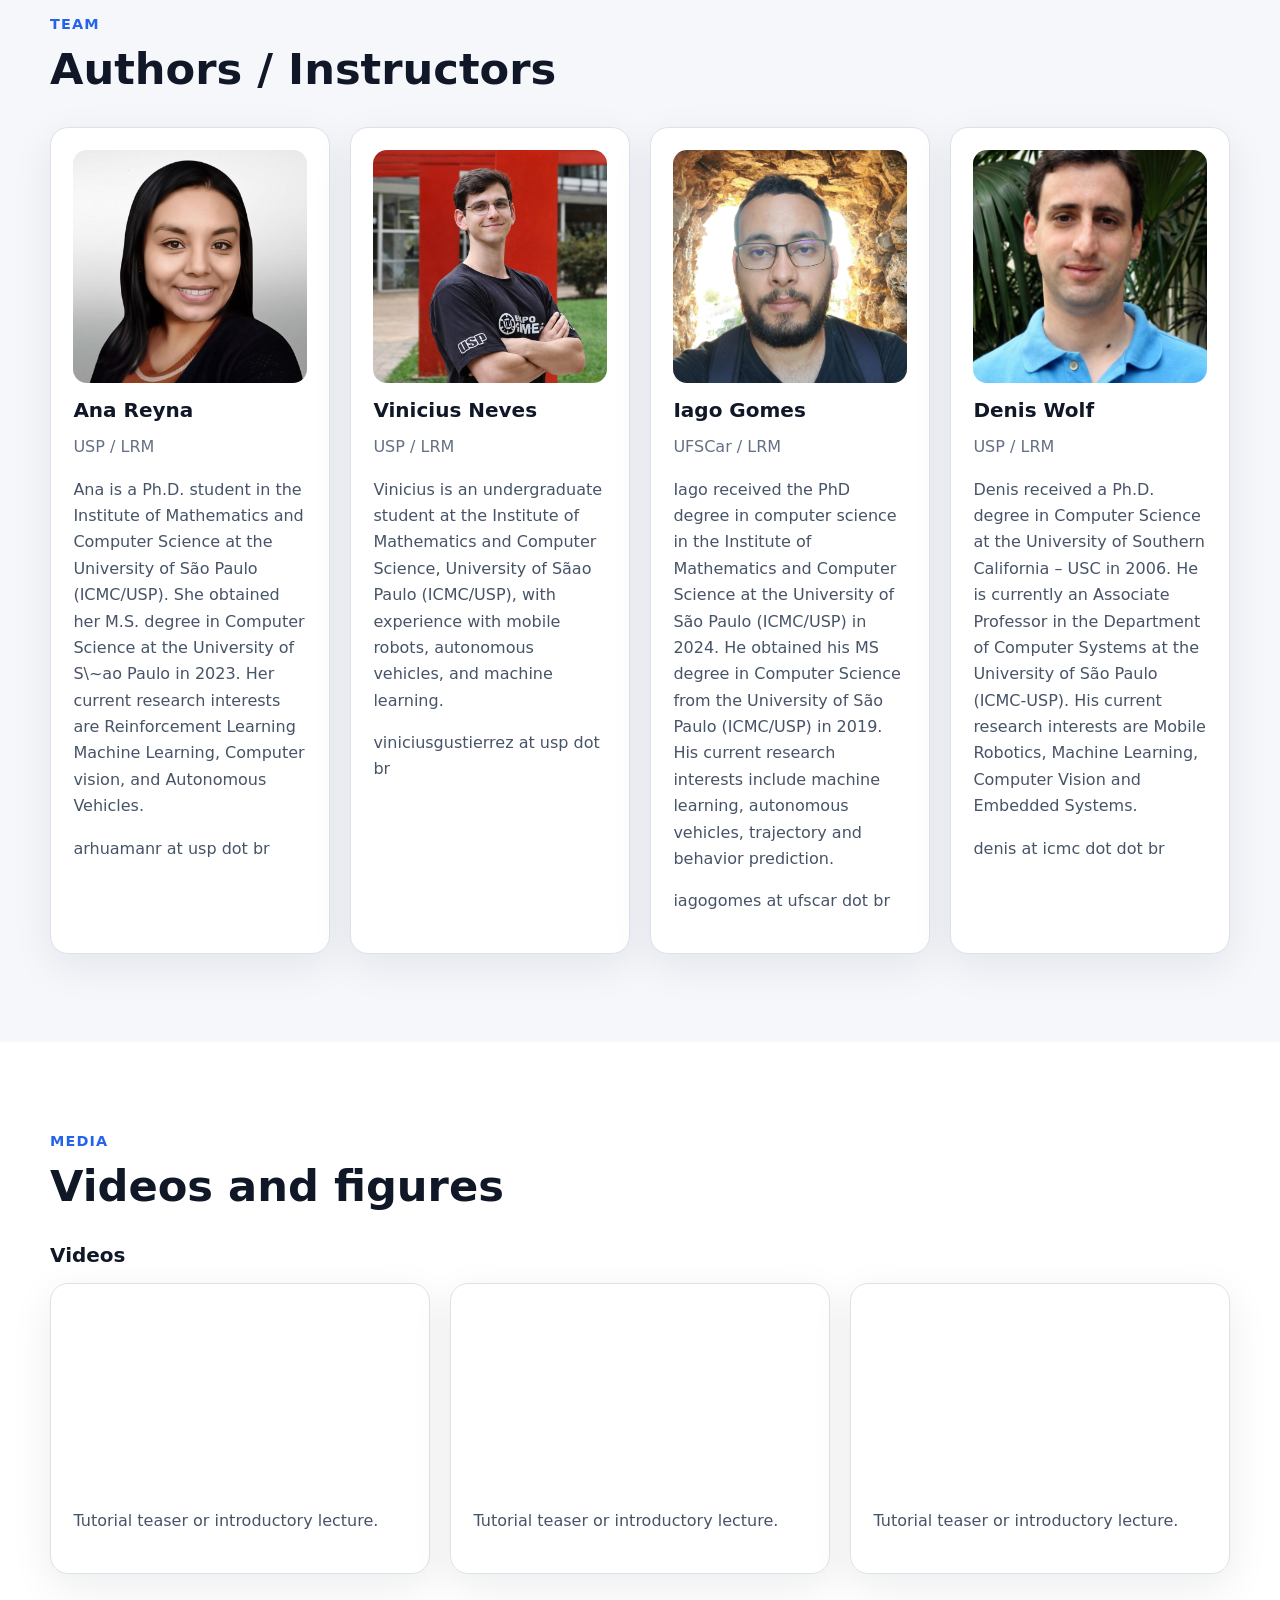
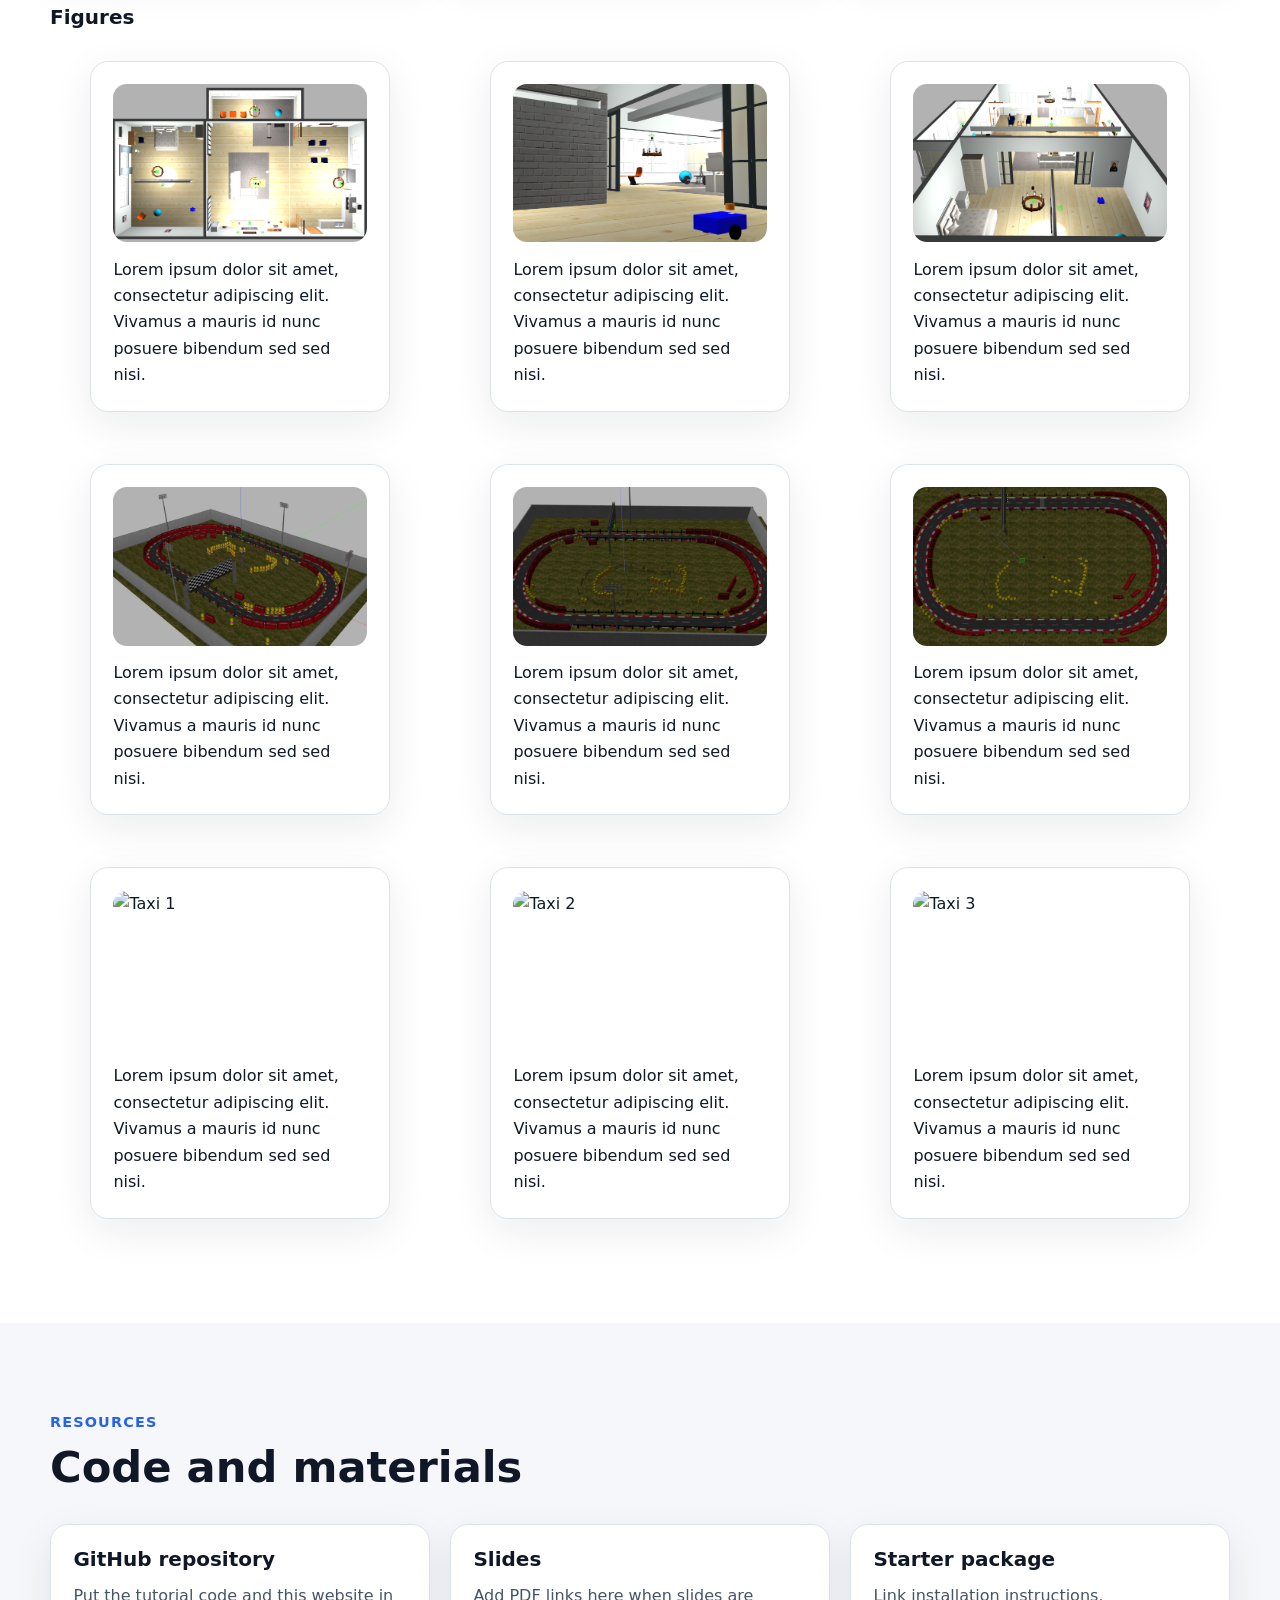
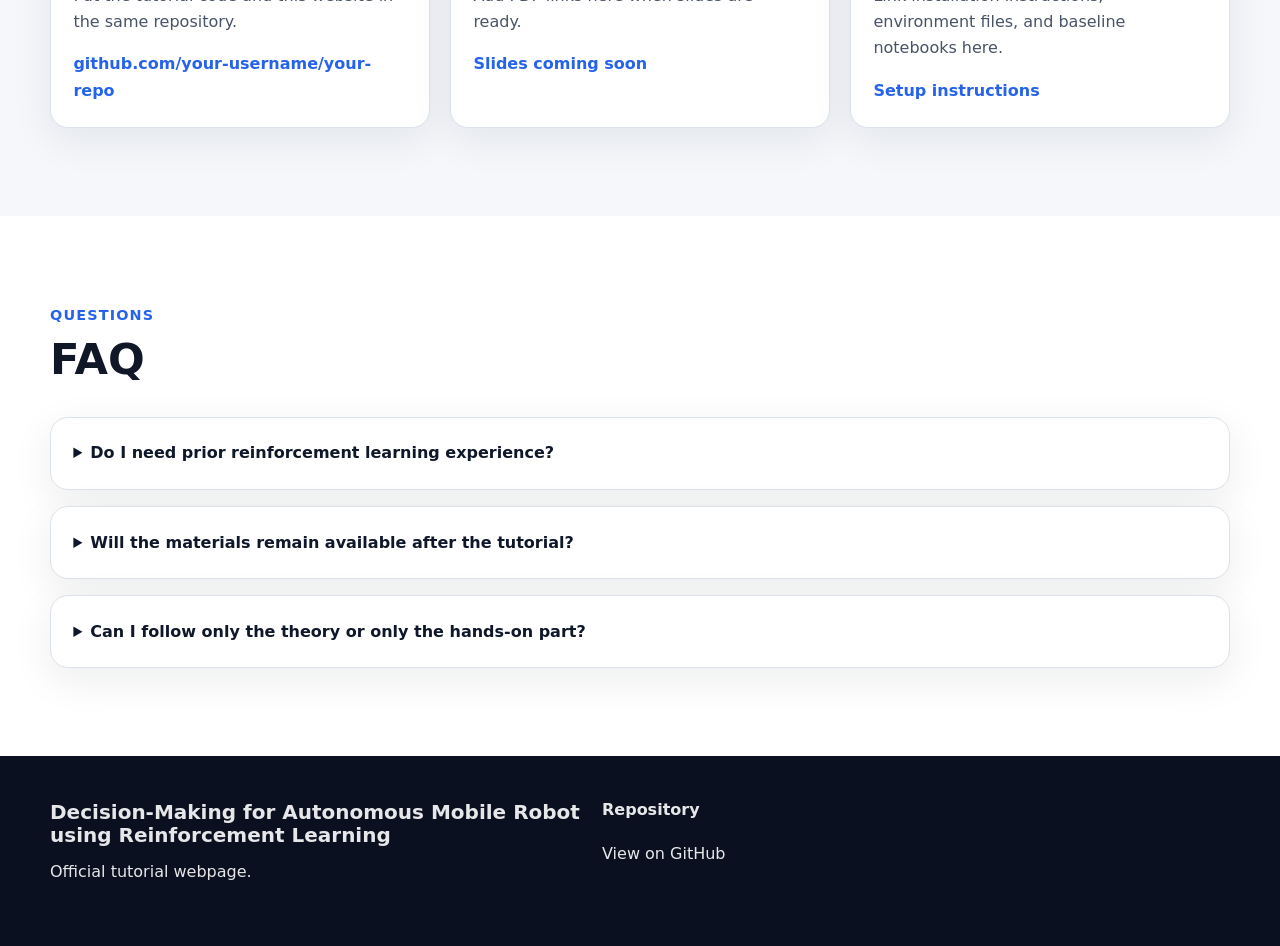
==== commit 7299468b: "Update early registration deadline to April 3, 2026" ====
--- a/docs/index.html
+++ b/docs/index.html
@@ -89,7 +89,7 @@
 
         <div class="hero-panel">
           <div class="highlight-banner">
-            <p><strong>Registration open.</strong> Early registration deadline: April 4-th, 2026.</p>
+            <p><strong>Registration open.</strong> Early registration deadline: April 3-th, 2026.</p>
           </div>
 
           <div class="info-panel">
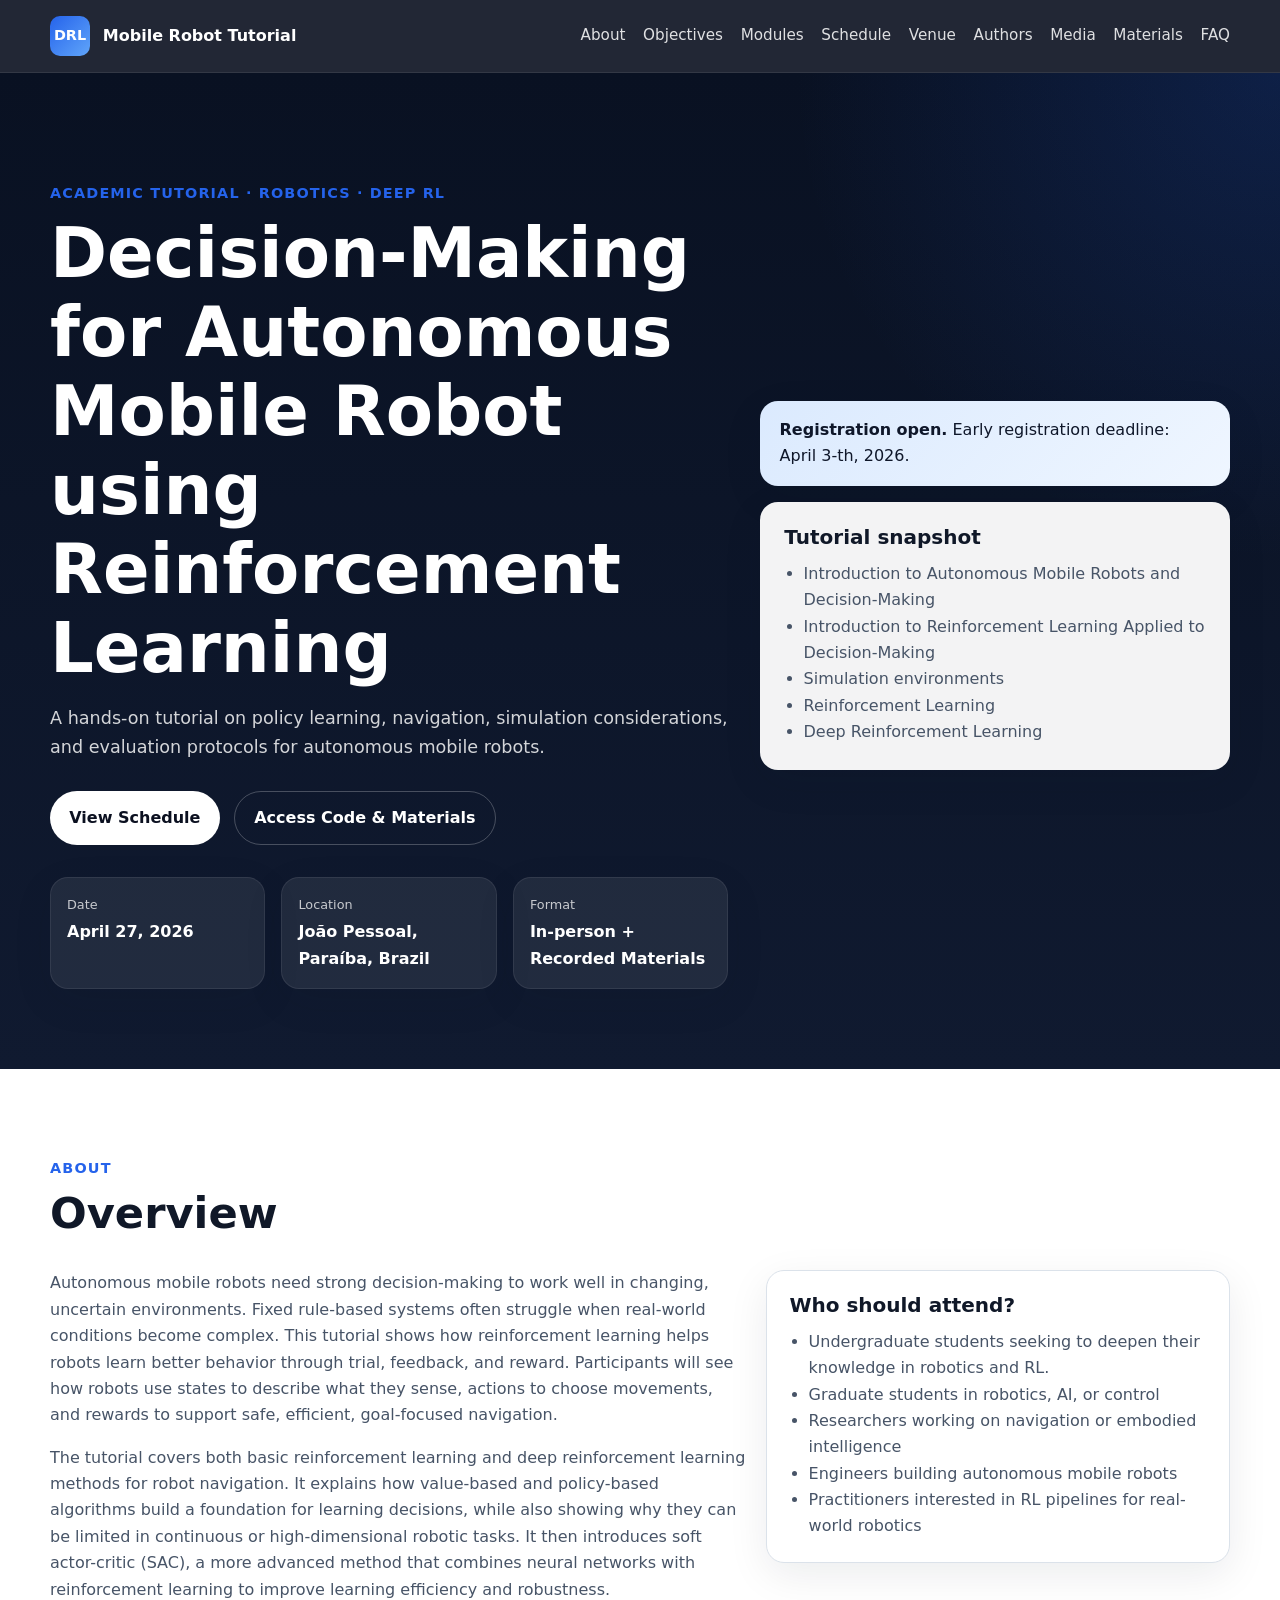
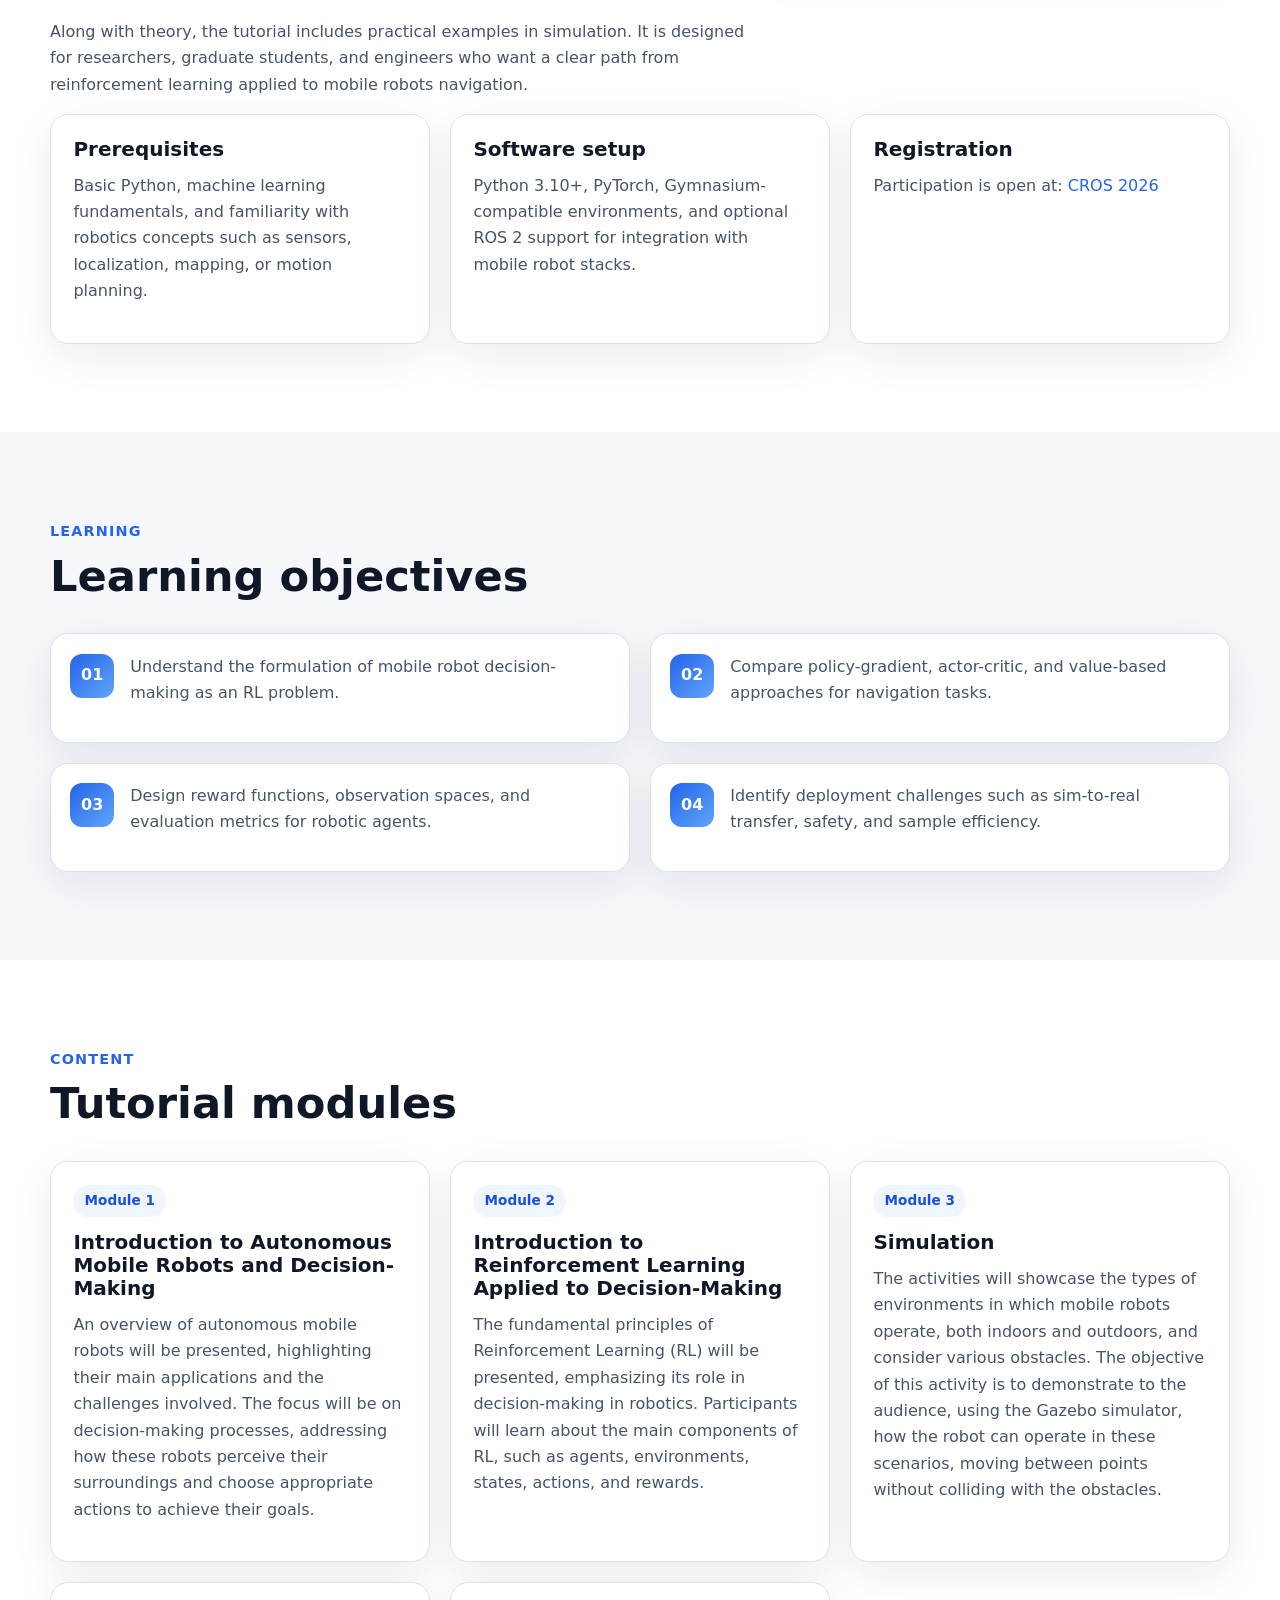
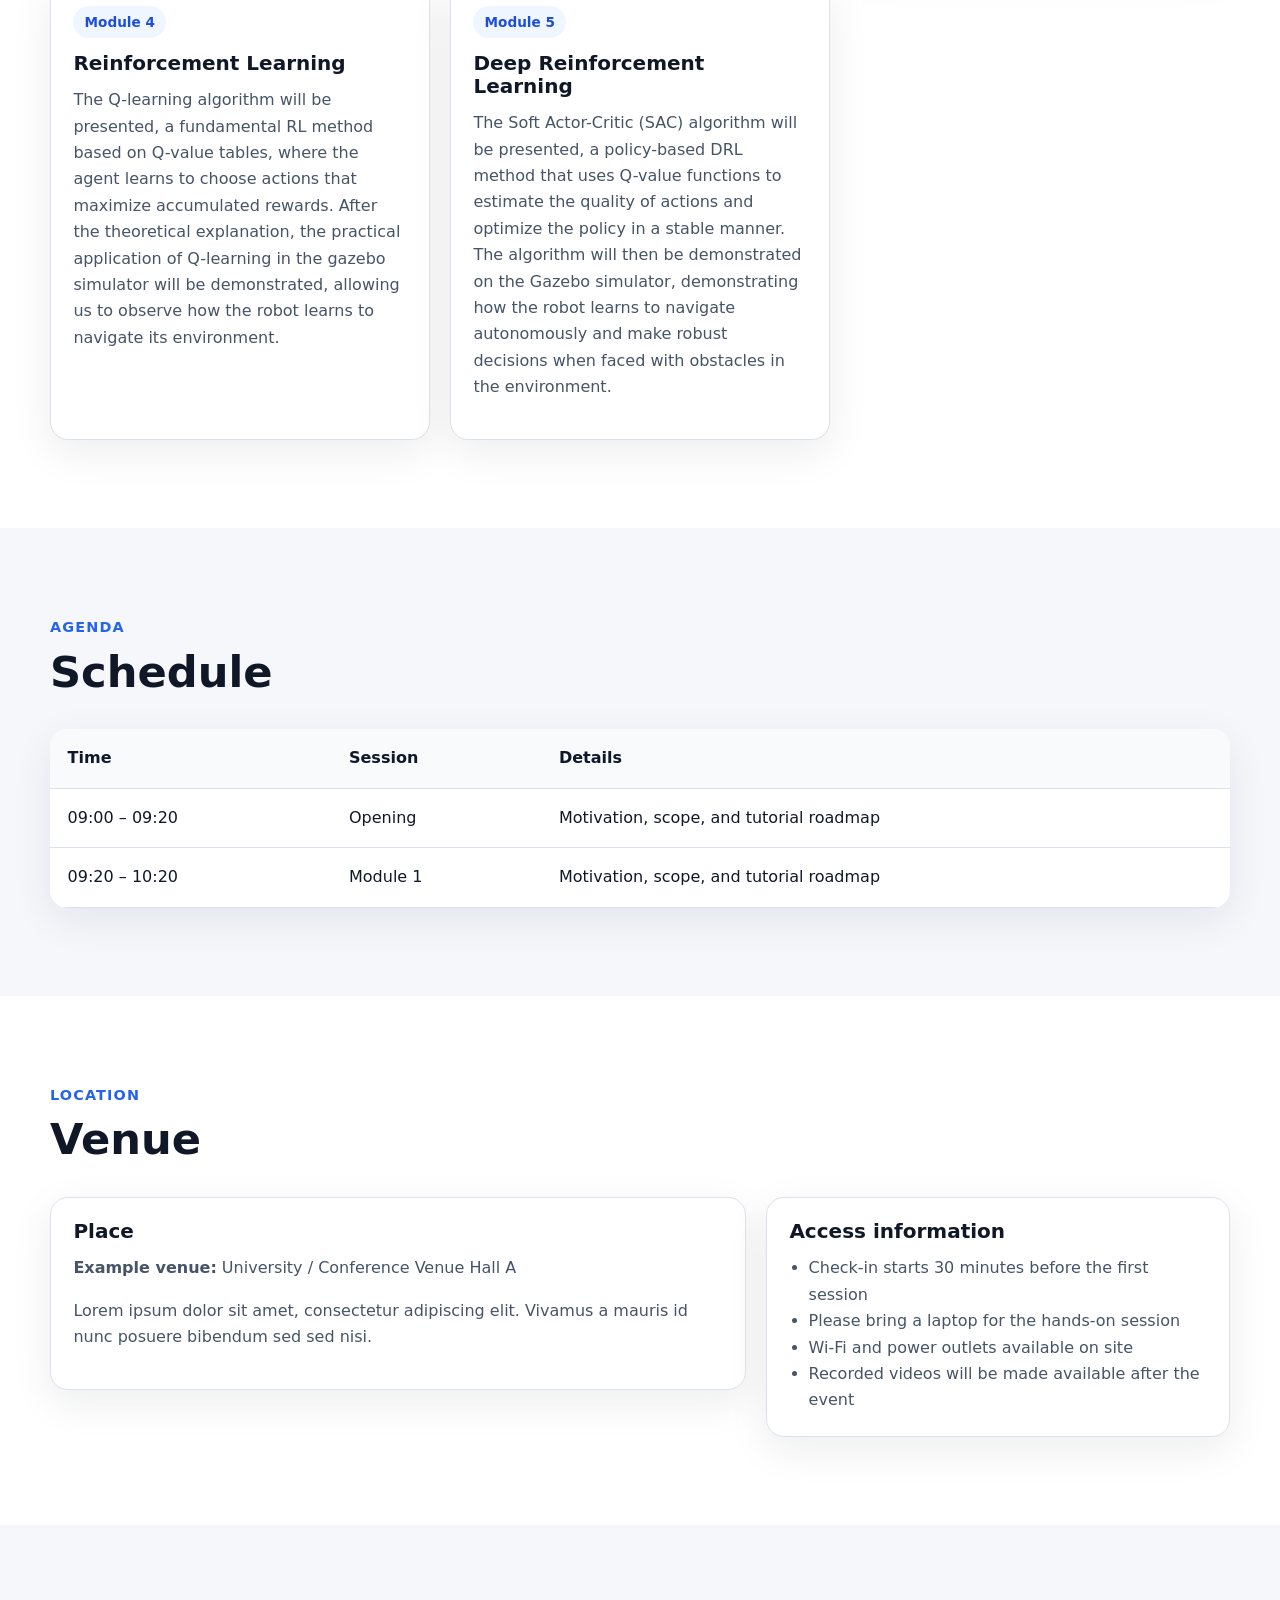
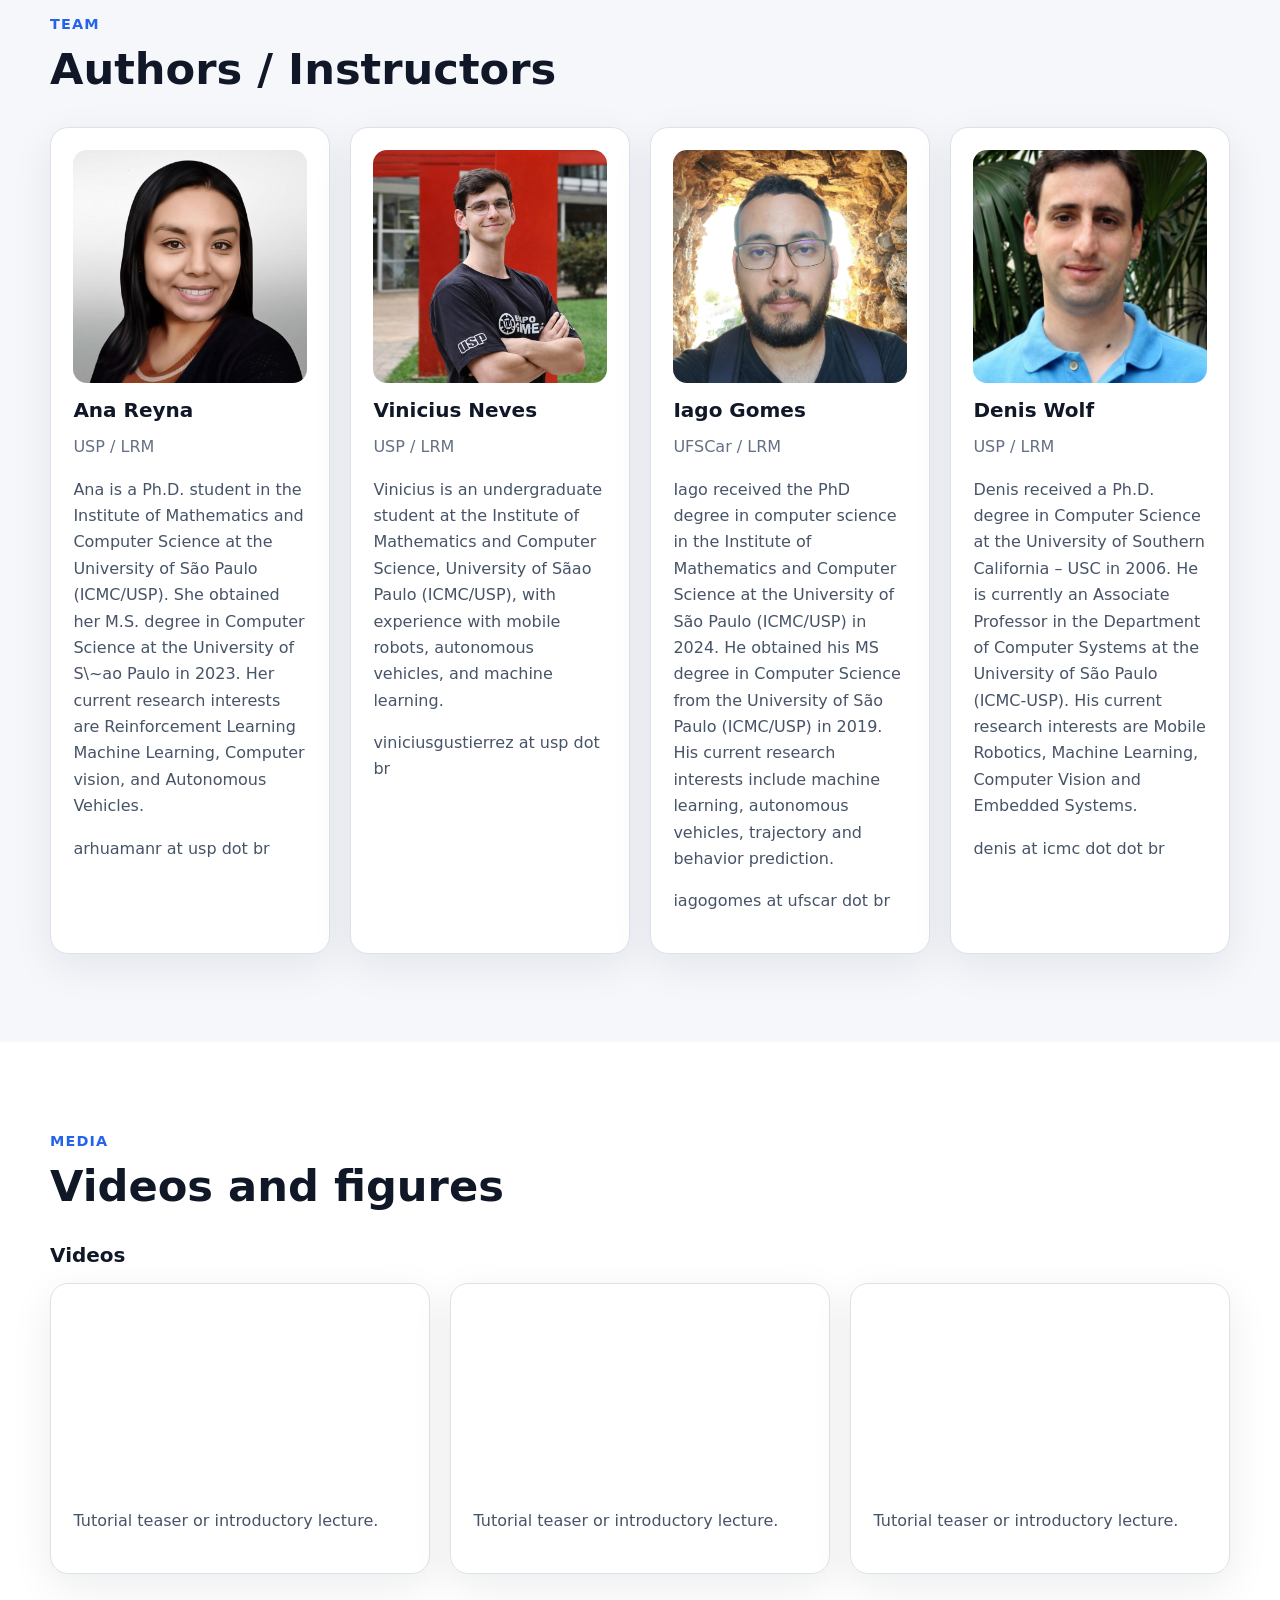
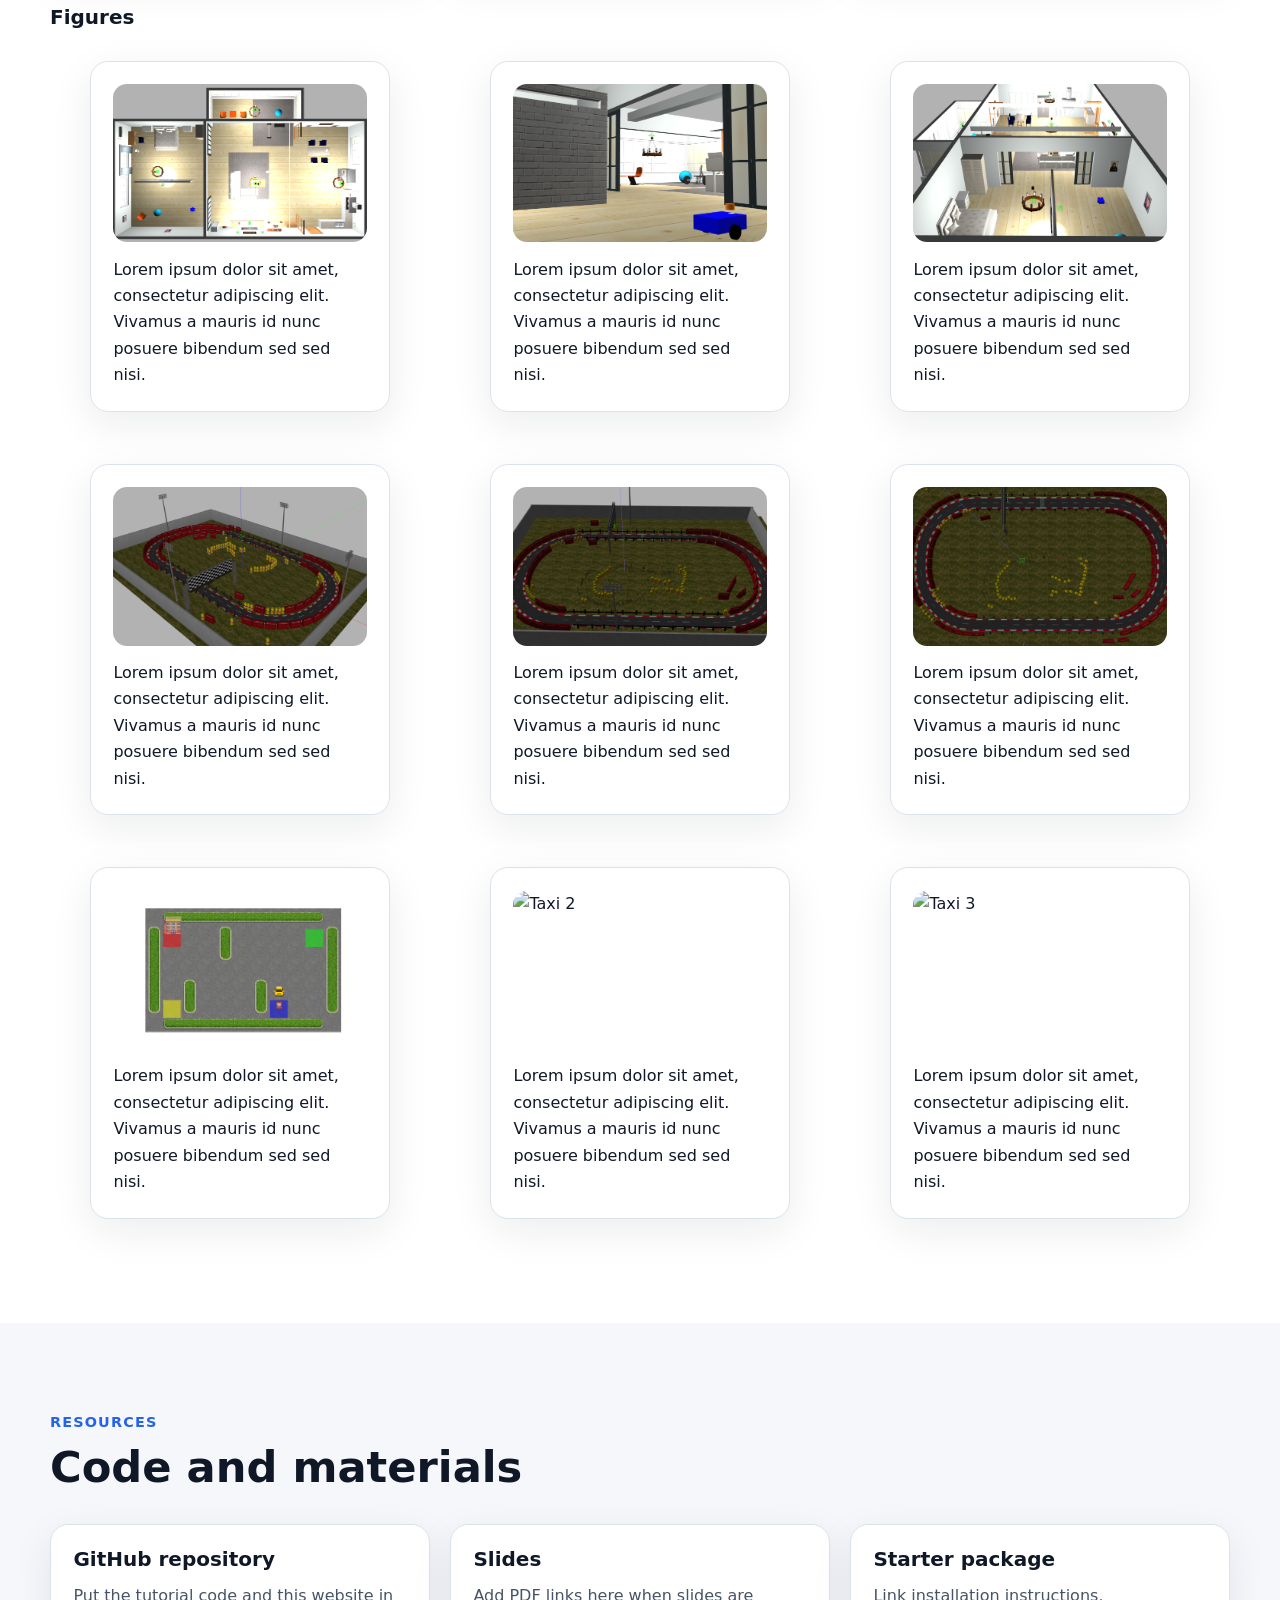
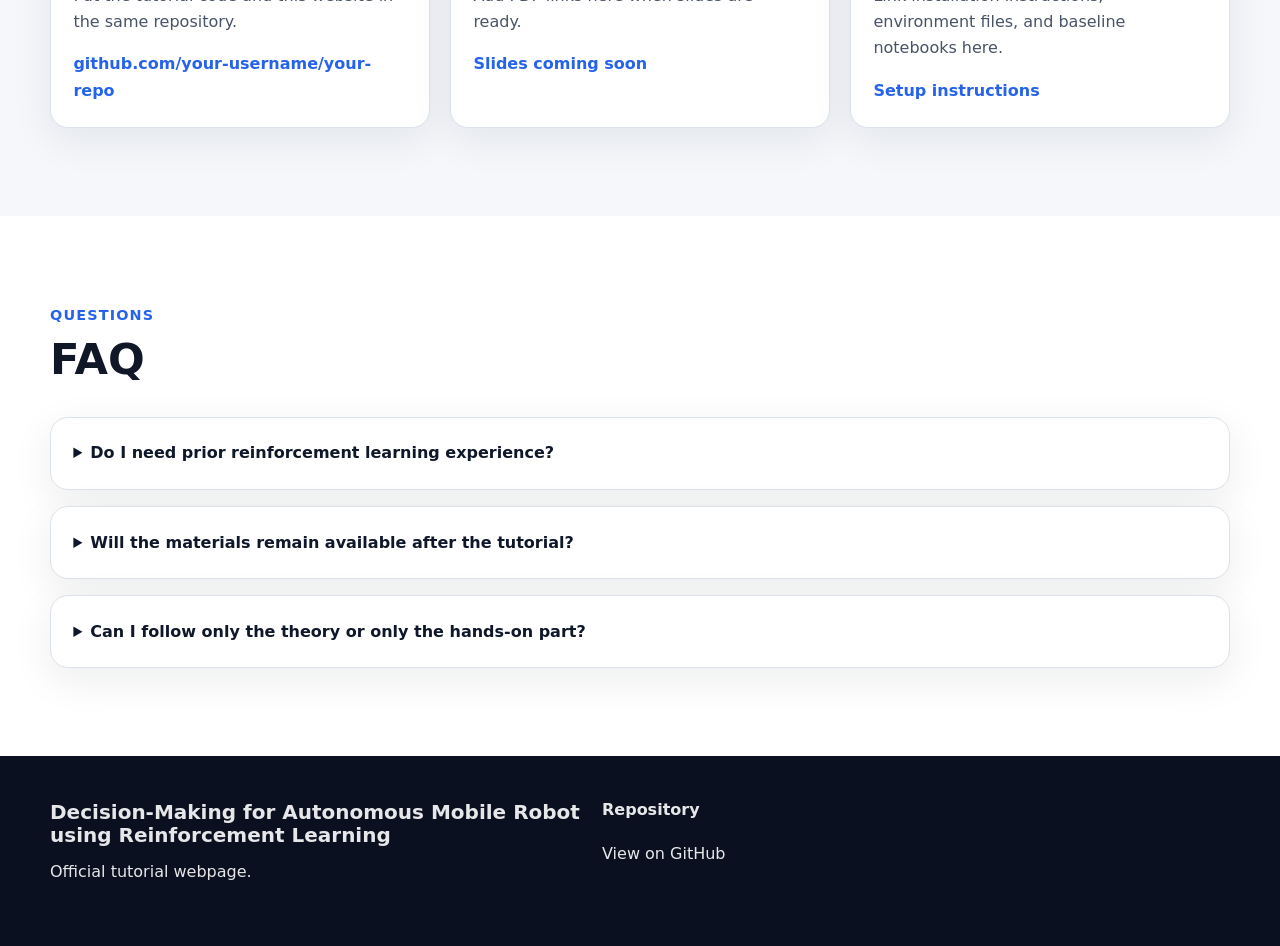
==== commit ea2cba10: "Replace taxi image with animated GIF" ====
--- a/docs/index.html
+++ b/docs/index.html
@@ -463,7 +463,7 @@
             </figure>
 
             <figure class="card figure-card">
-              <img src="./assets/figures/taxi/rl_robot_7.png" alt="Taxi 1" />
+              <img src="./assets/figures/taxi/Taxi.gif" alt="Taxi 1" />
               <figcaption>Lorem ipsum dolor sit amet, consectetur adipiscing elit. Vivamus a mauris id nunc posuere bibendum sed sed nisi.</figcaption>
             </figure>
 
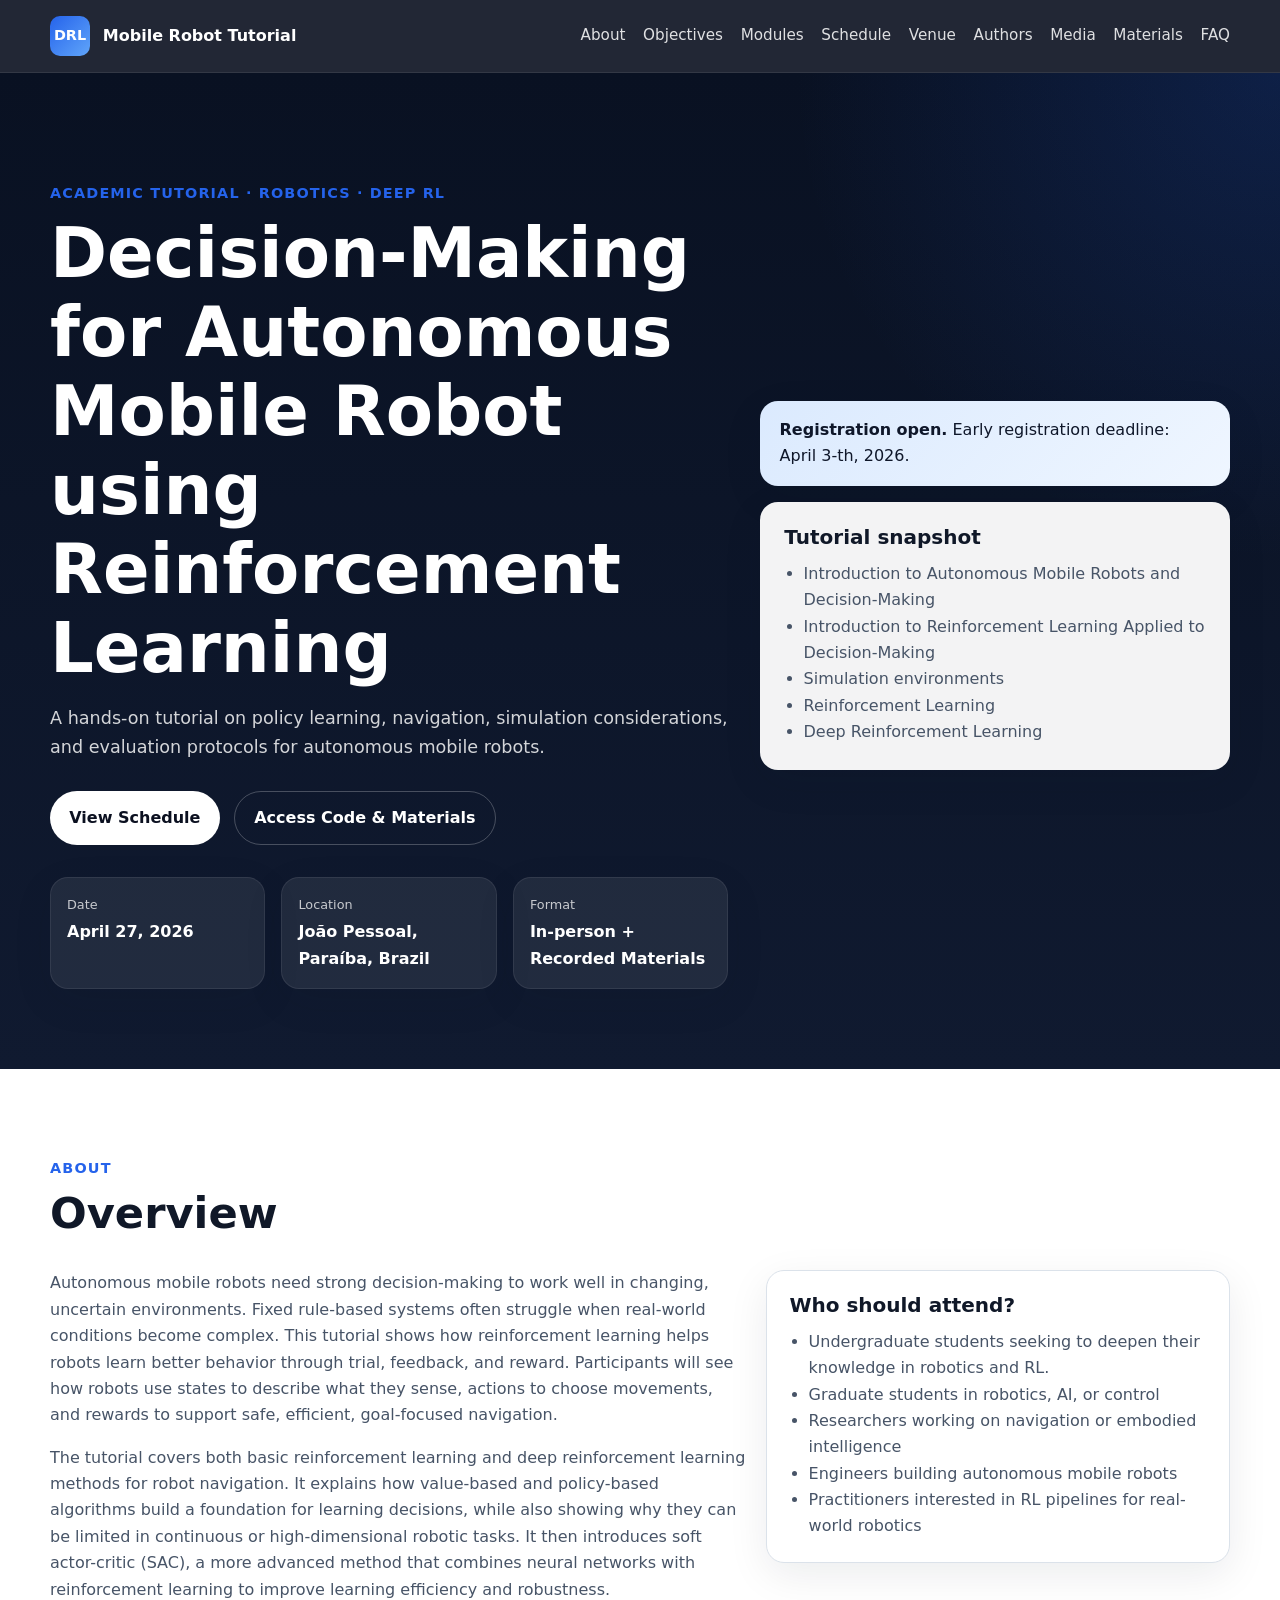
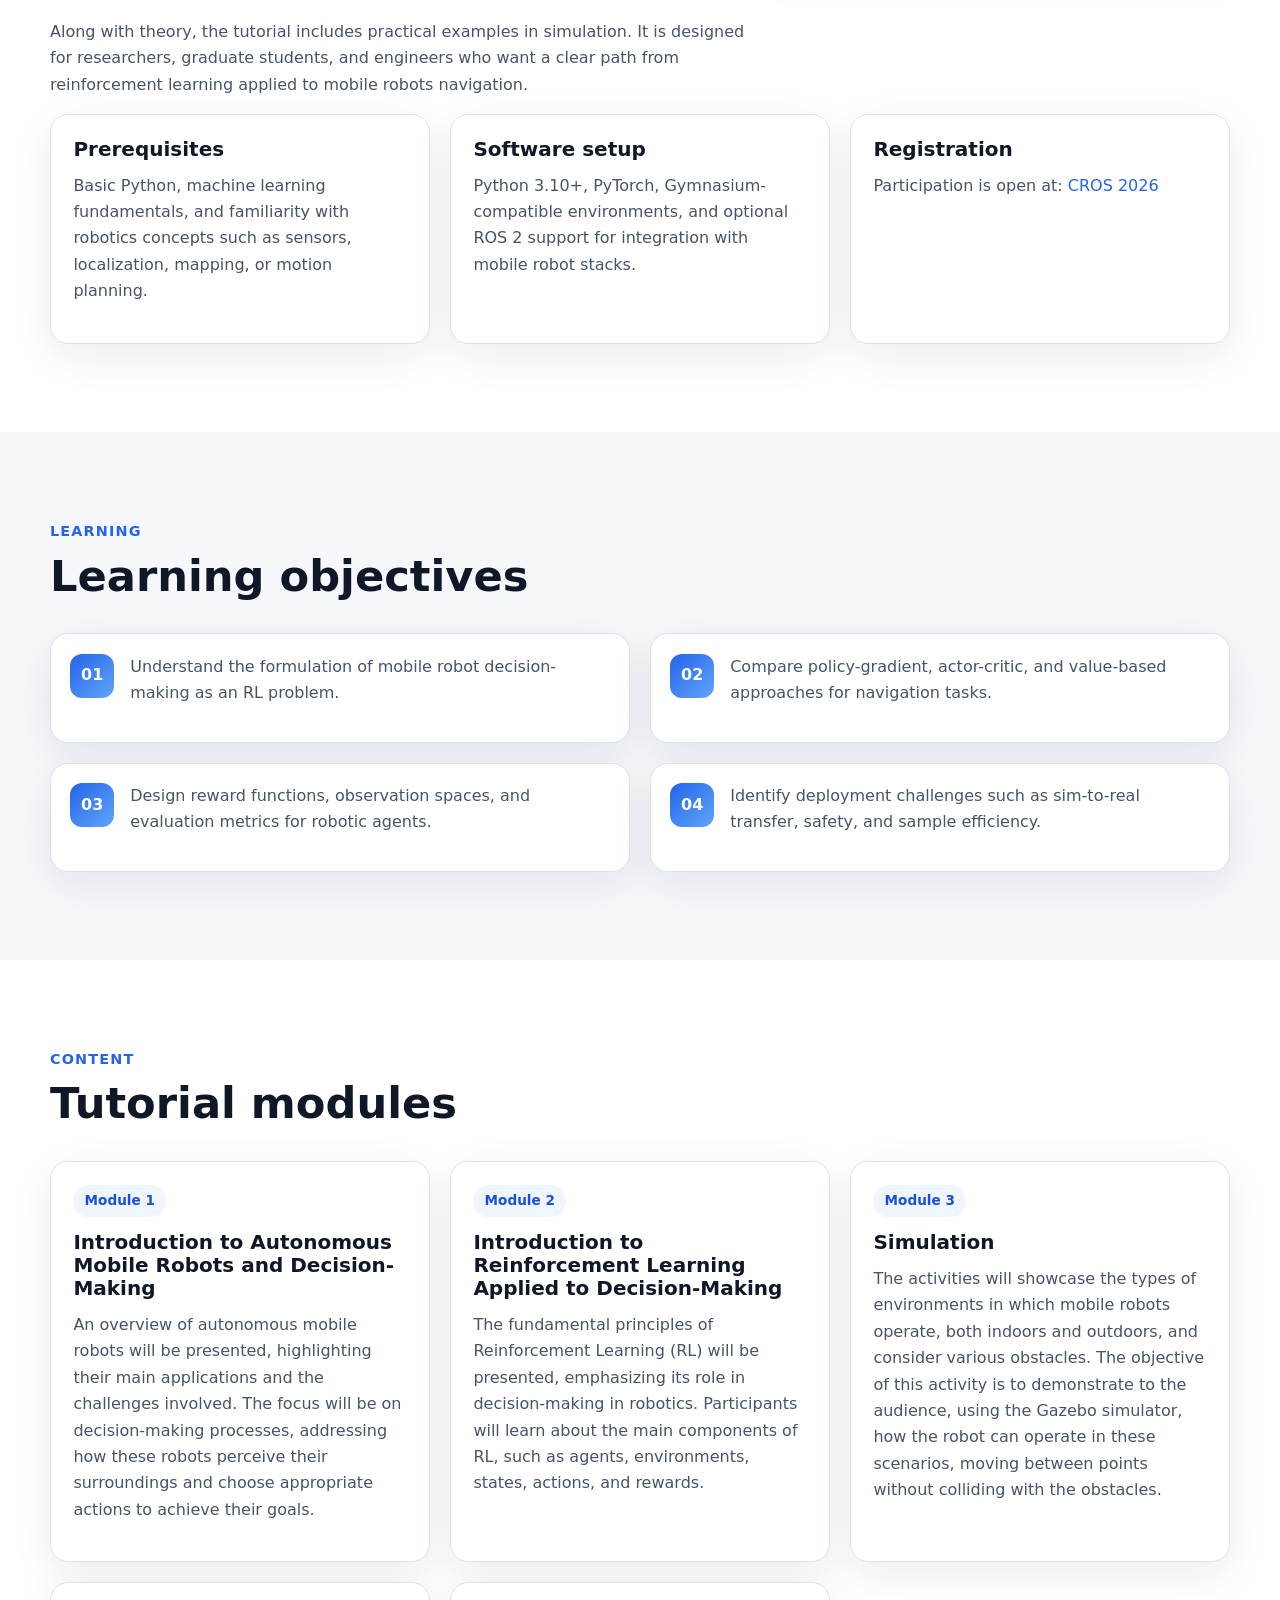
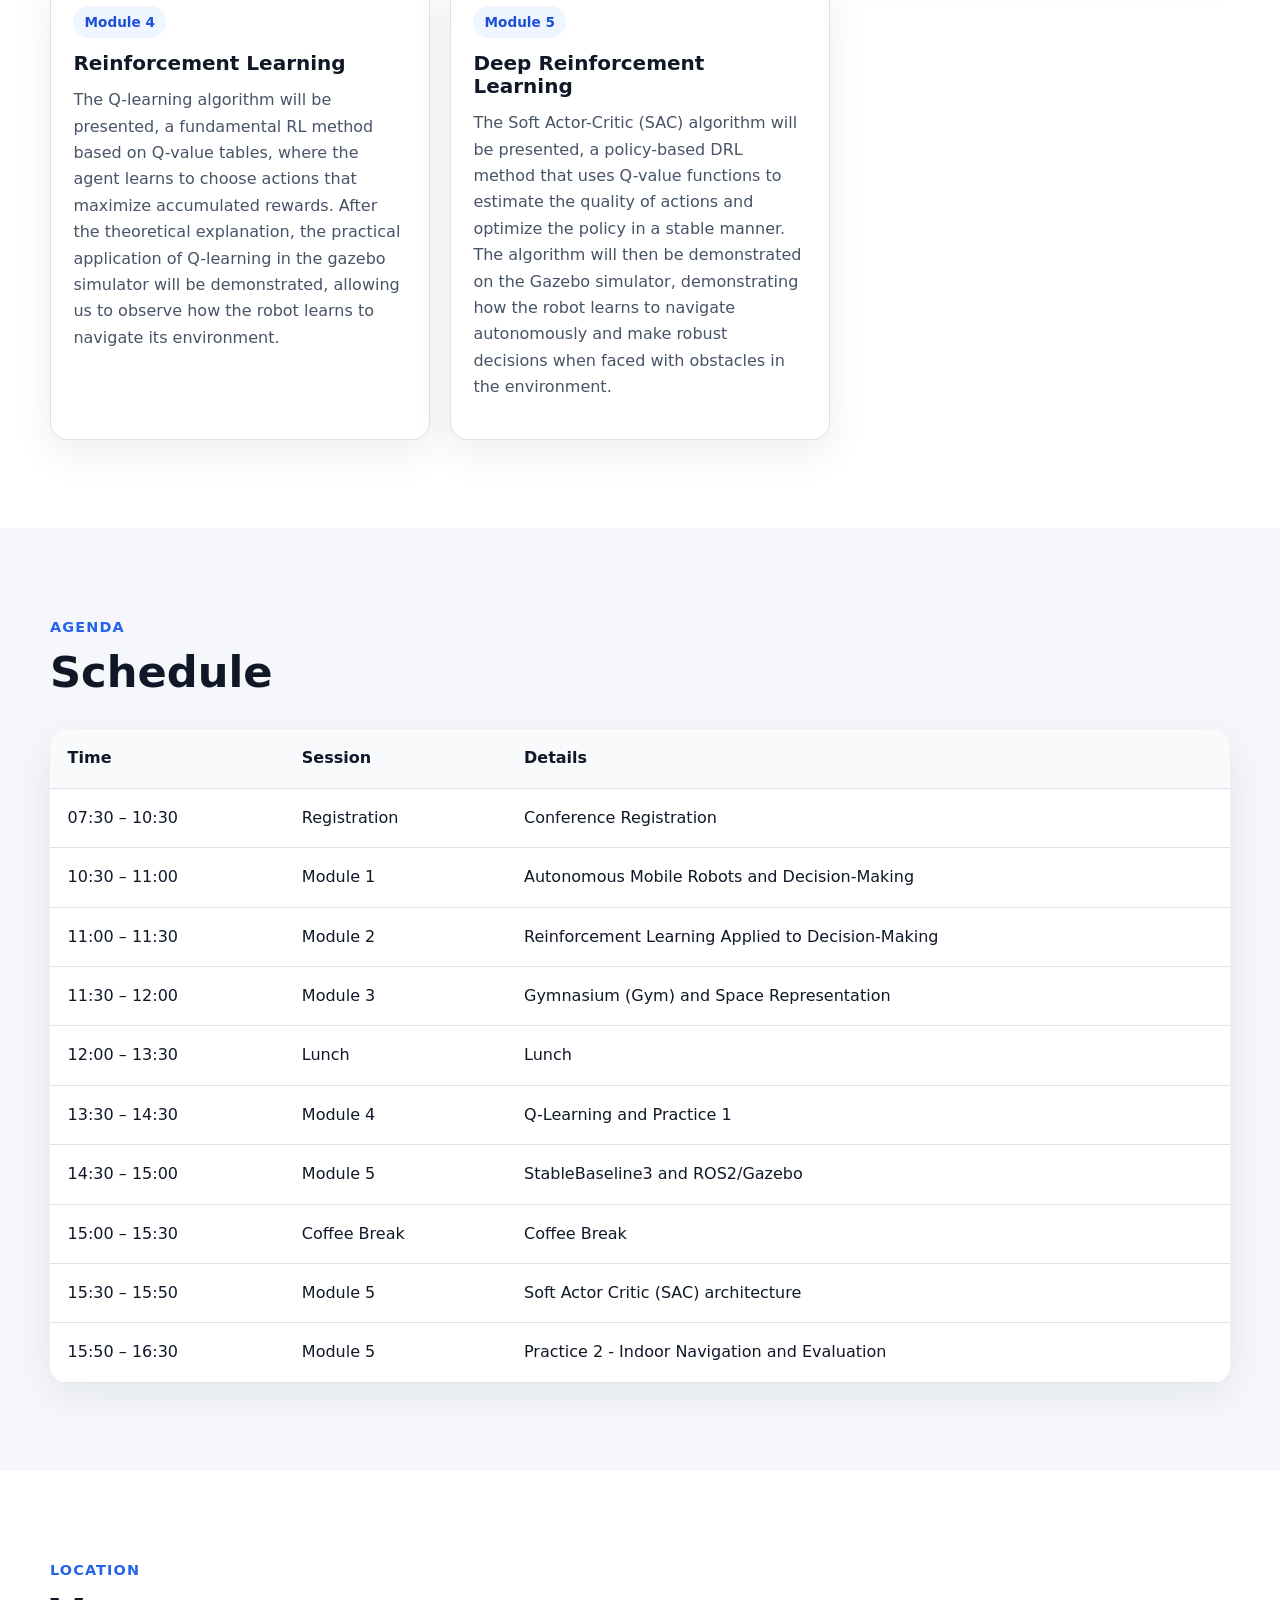
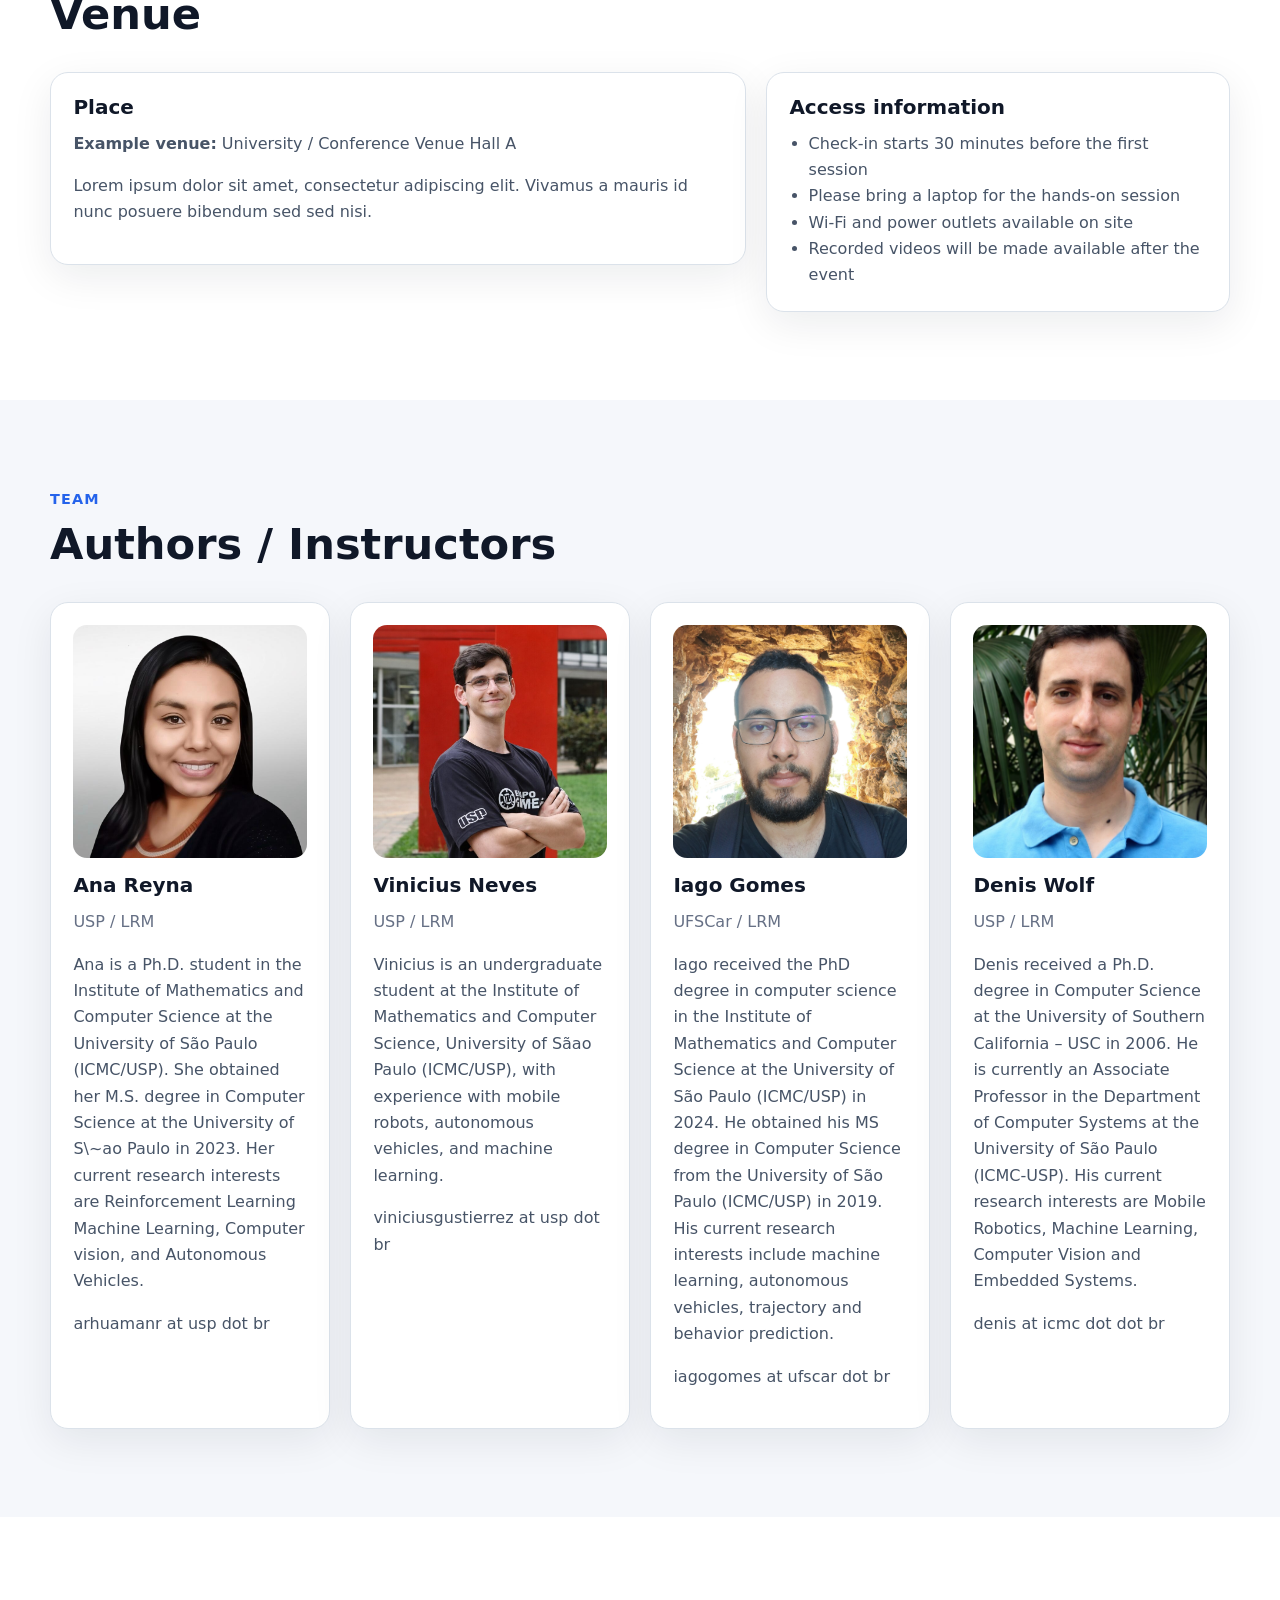
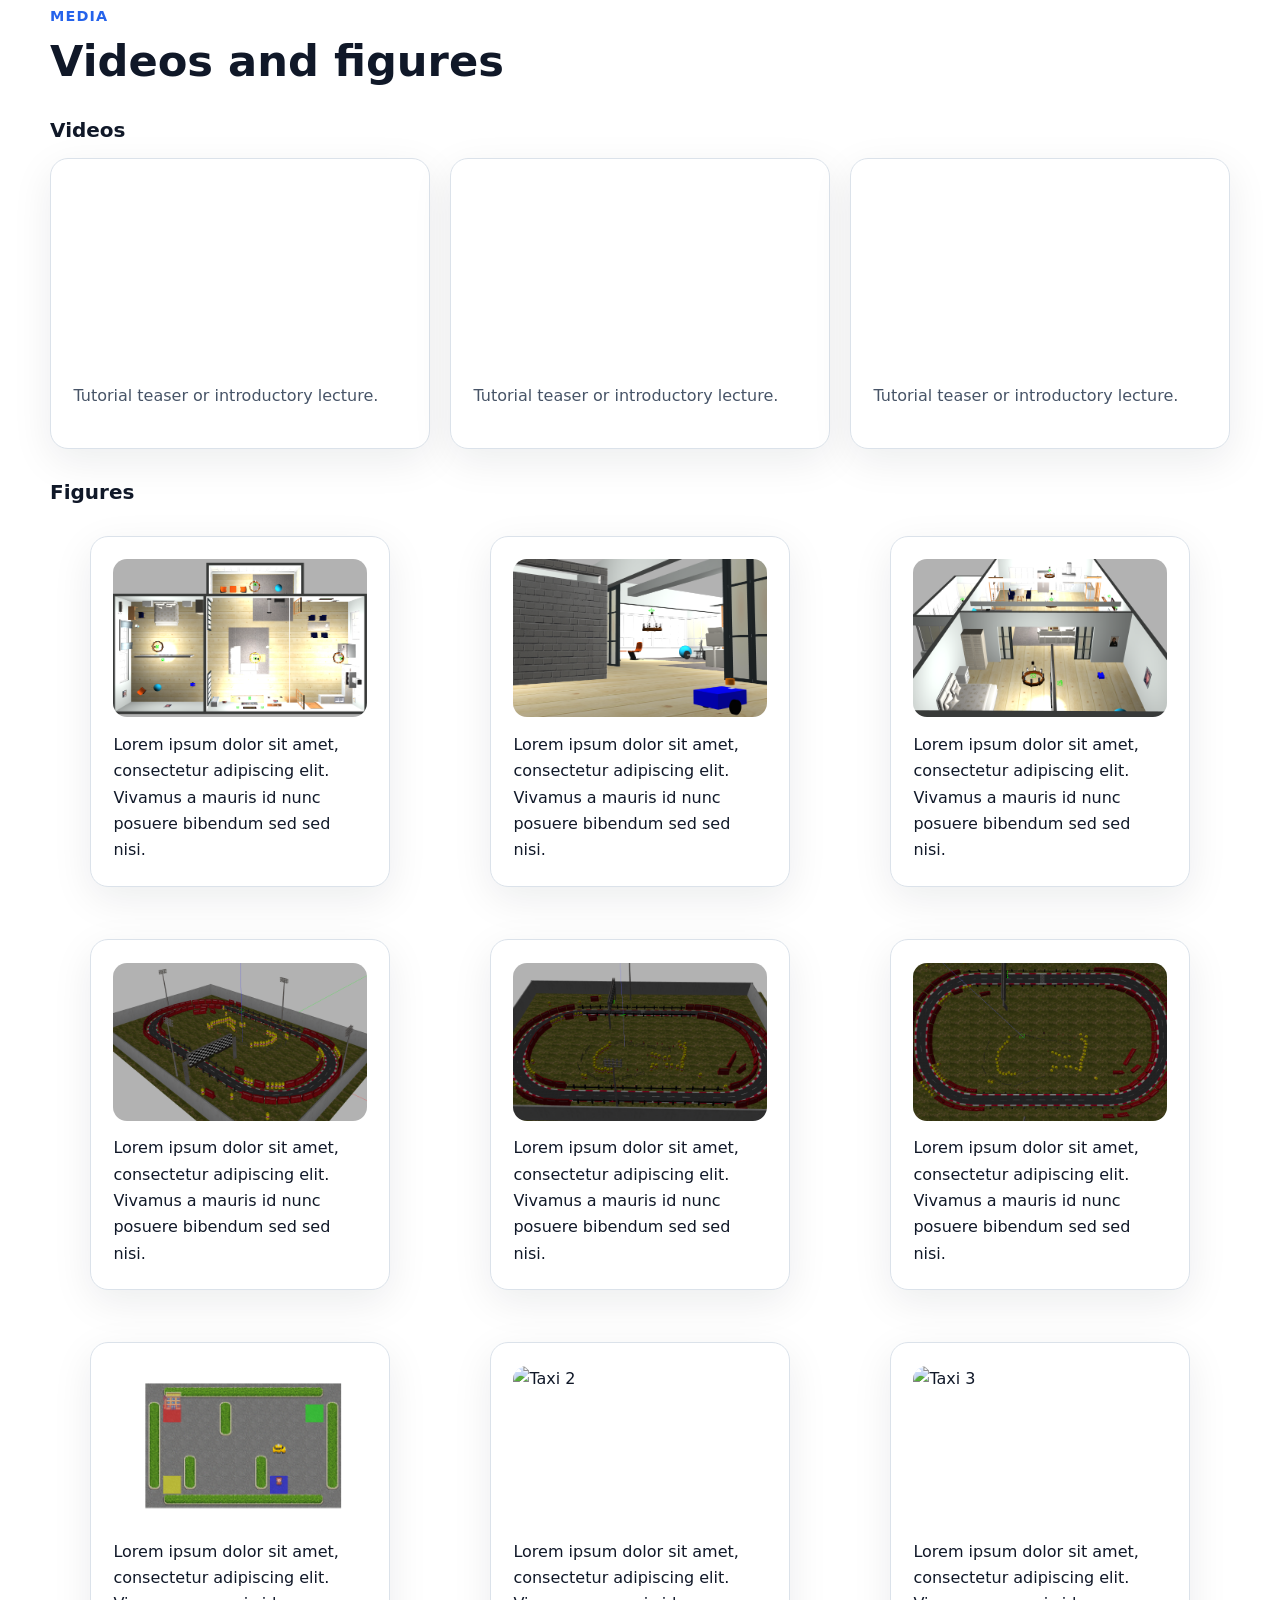
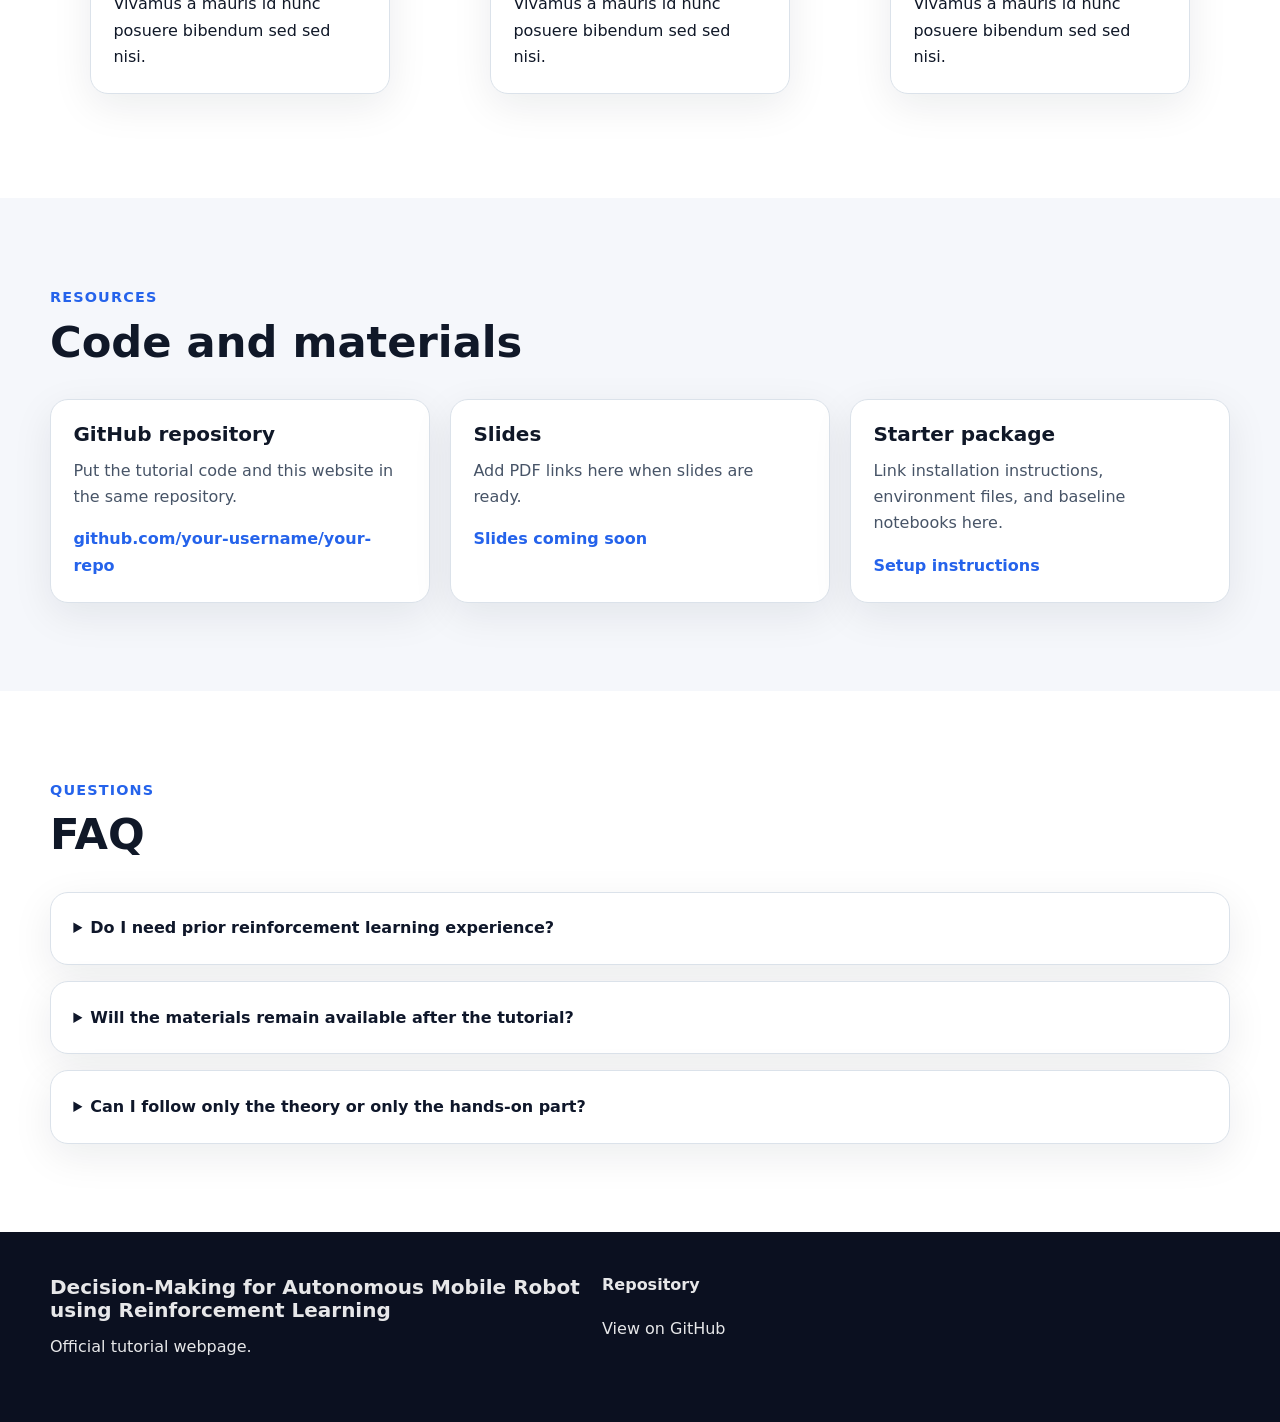
==== commit e96995da: "Update conference schedule in index.html" ====
--- a/docs/index.html
+++ b/docs/index.html
@@ -281,14 +281,54 @@
             </thead>
             <tbody>
               <tr>
-                <td>09:00 – 09:20</td>
-                <td>Opening</td>
-                <td>Motivation, scope, and tutorial roadmap</td>
-              </tr>
-              <tr>
-                <td>09:20 – 10:20</td>
+                <td>07:30 – 10:30</td>
+                <td>Registration</td>
+                <td>Conference Registration</td>
+              </tr>
+              <tr>
+                <td>10:30 – 11:00</td>
                 <td>Module 1</td>
-                <td>Motivation, scope, and tutorial roadmap</td>
+                <td>Autonomous Mobile Robots and Decision-Making</td>
+              </tr>
+              <tr>
+                <td>11:00 – 11:30</td>
+                <td>Module 2</td>
+                <td>Reinforcement Learning Applied to Decision-Making</td>
+              </tr>
+              <tr>
+                <td>11:30 – 12:00</td>
+                <td>Module 3</td>
+                <td>Gymnasium (Gym) and Space Representation</td>
+              </tr>
+              <tr>
+                <td>12:00 – 13:30</td>
+                <td>Lunch</td>
+                <td>Lunch</td>
+              </tr>
+              <tr>
+                <td>13:30 – 14:30</td>
+                <td>Module 4</td>
+                <td>Q-Learning and Practice 1</td>
+              </tr>
+               <tr>
+                <td>14:30 – 15:00</td>
+                <td>Module 5</td>
+                <td>StableBaseline3 and ROS2/Gazebo</td>
+              </tr>
+               <tr>
+                <td>15:00 – 15:30</td>
+                <td>Coffee Break </td>
+                <td>Coffee Break </td>
+              </tr>
+               <tr>
+                <td>15:30 – 15:50</td>
+                <td>Module 5</td>
+                <td>Soft Actor Critic (SAC) architecture</td>
+              </tr>
+              <tr>
+              <td>15:50 – 16:30</td>
+                <td>Module 5</td>
+                <td>Practice 2 - Indoor Navigation and Evaluation</td>
               </tr>
             </tbody>
           </table>
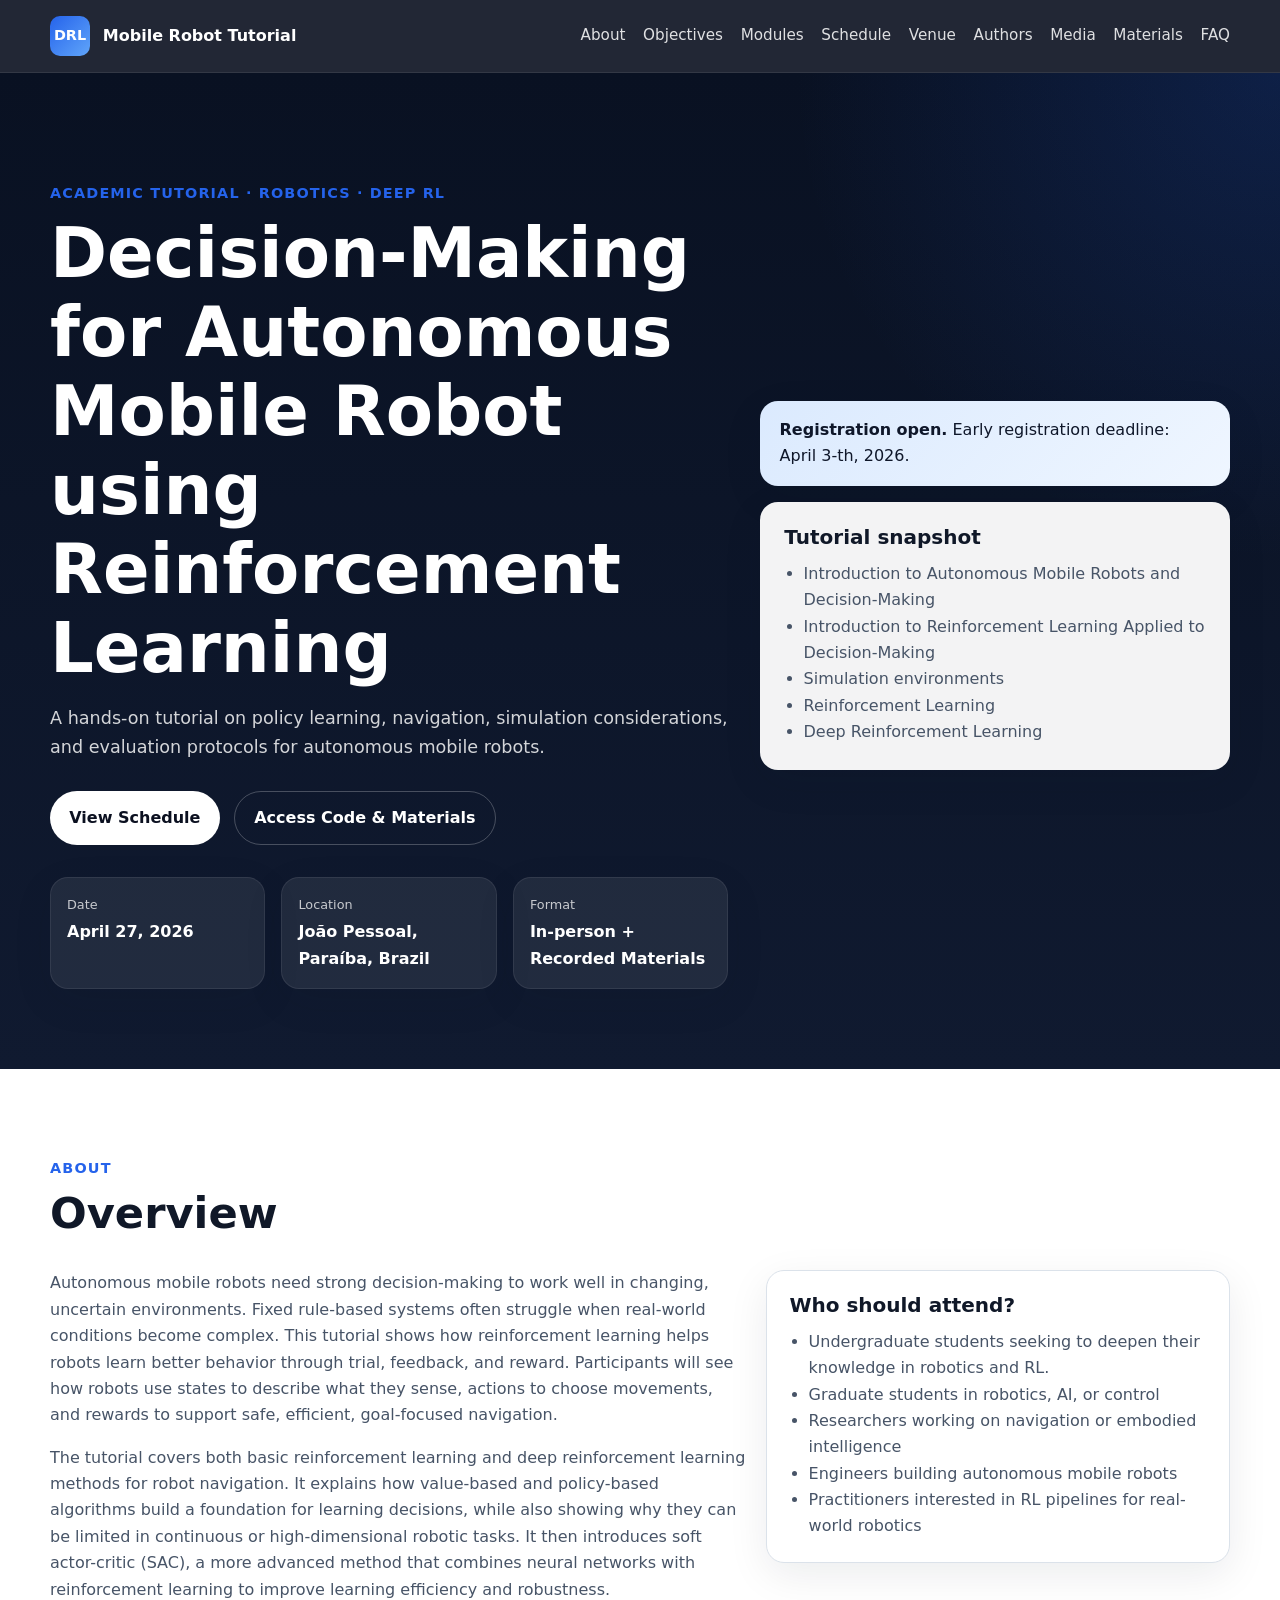
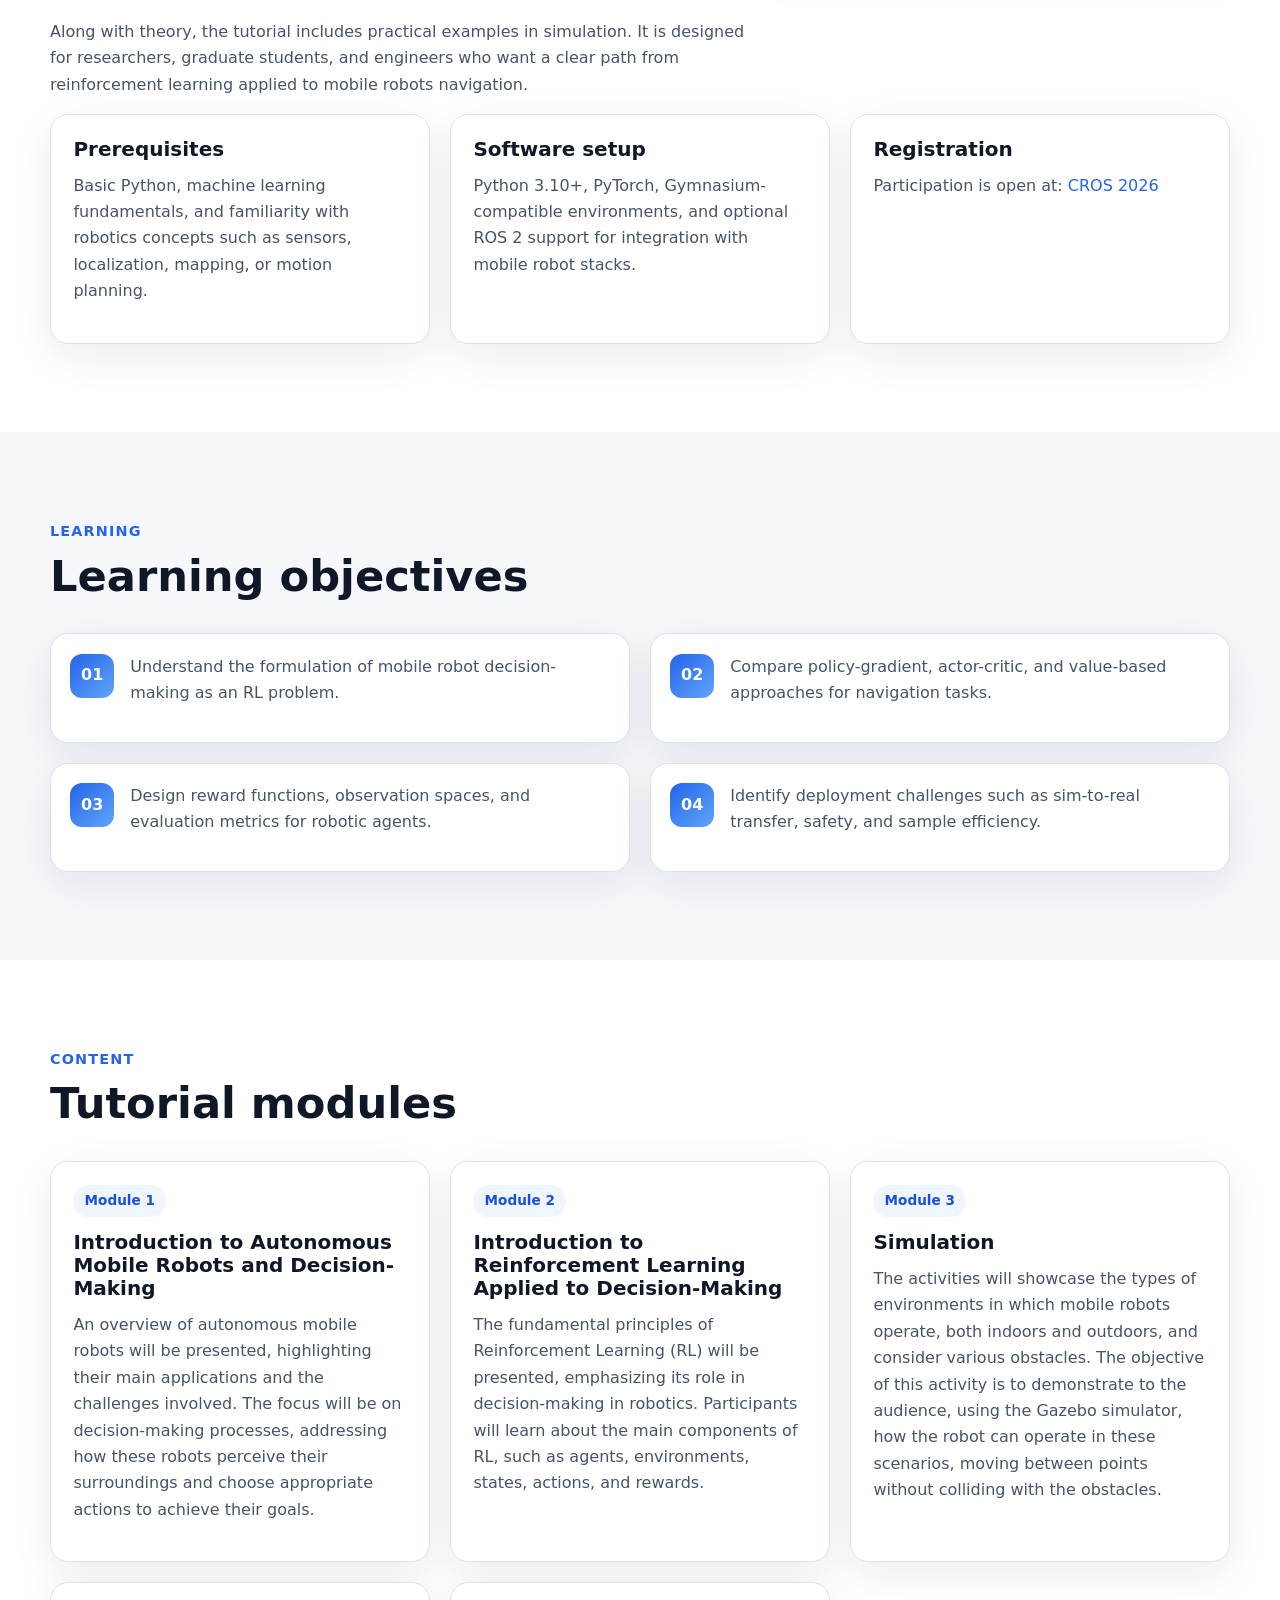
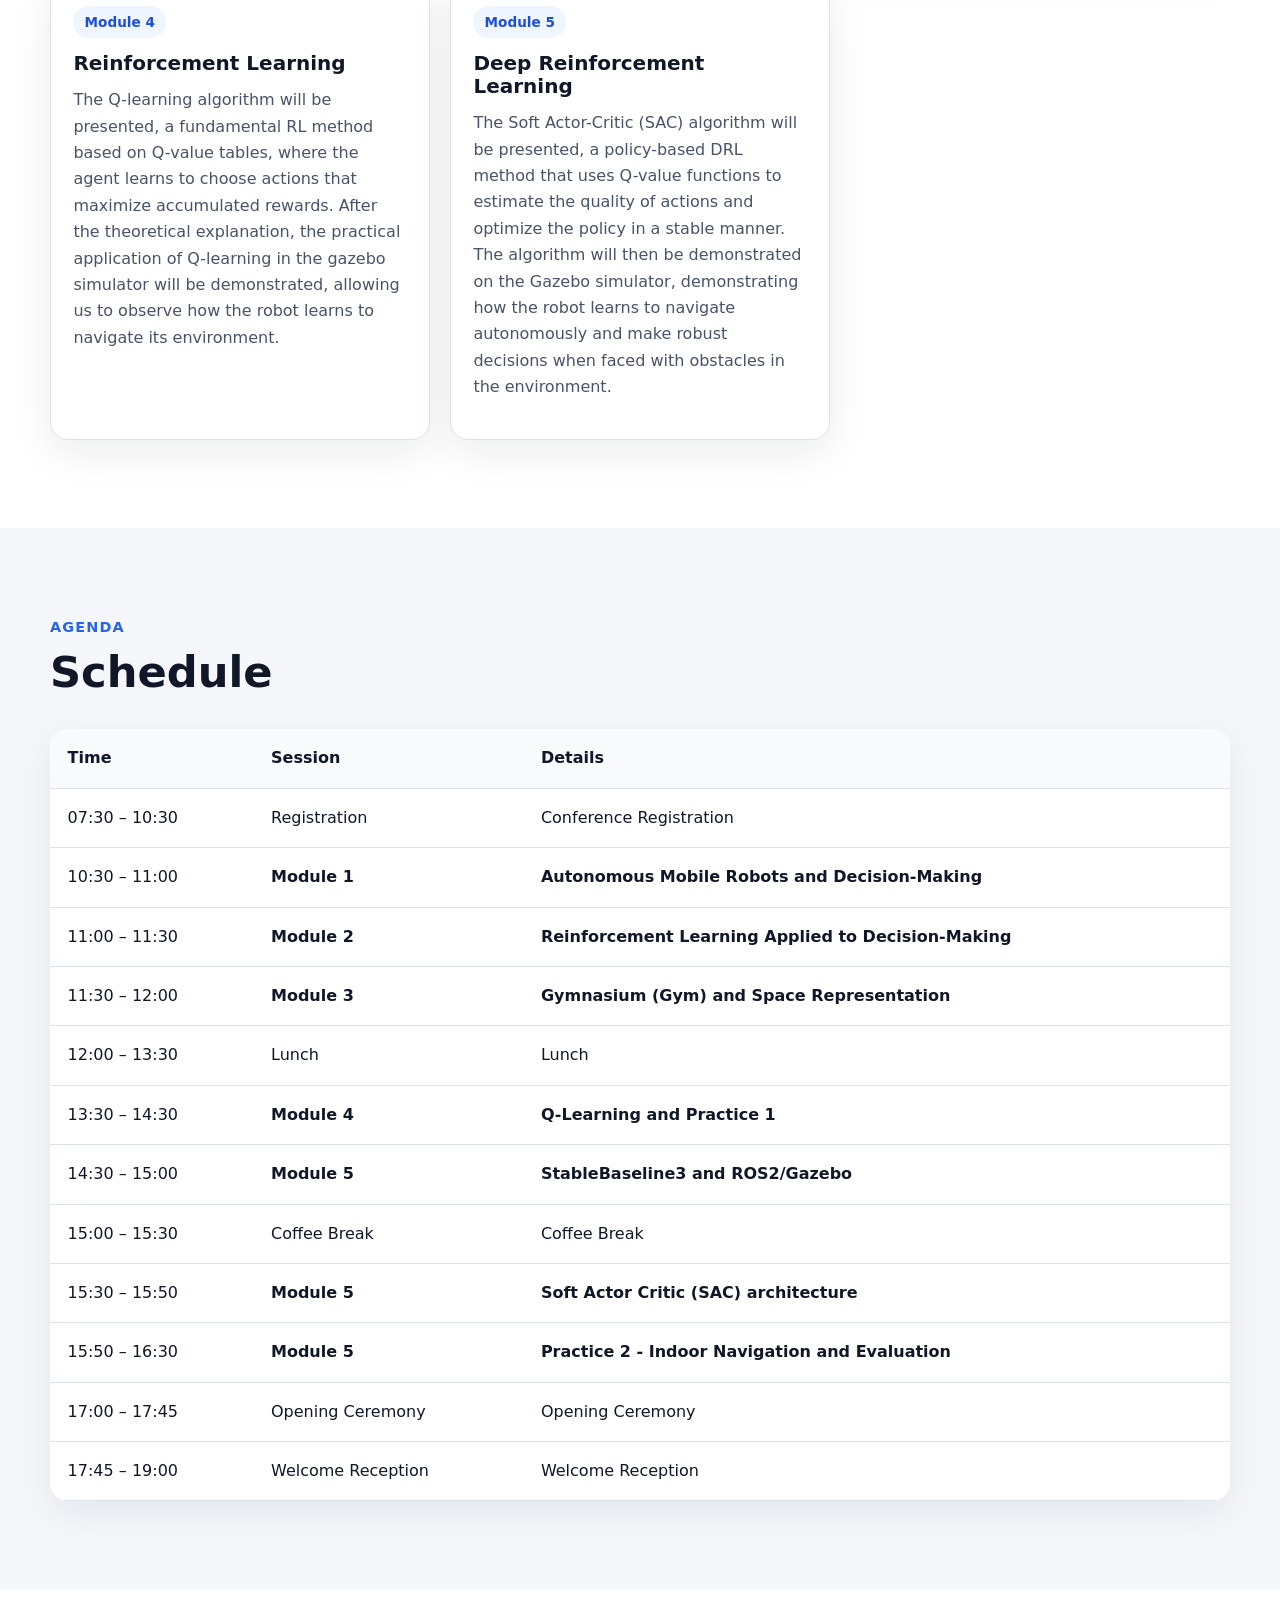
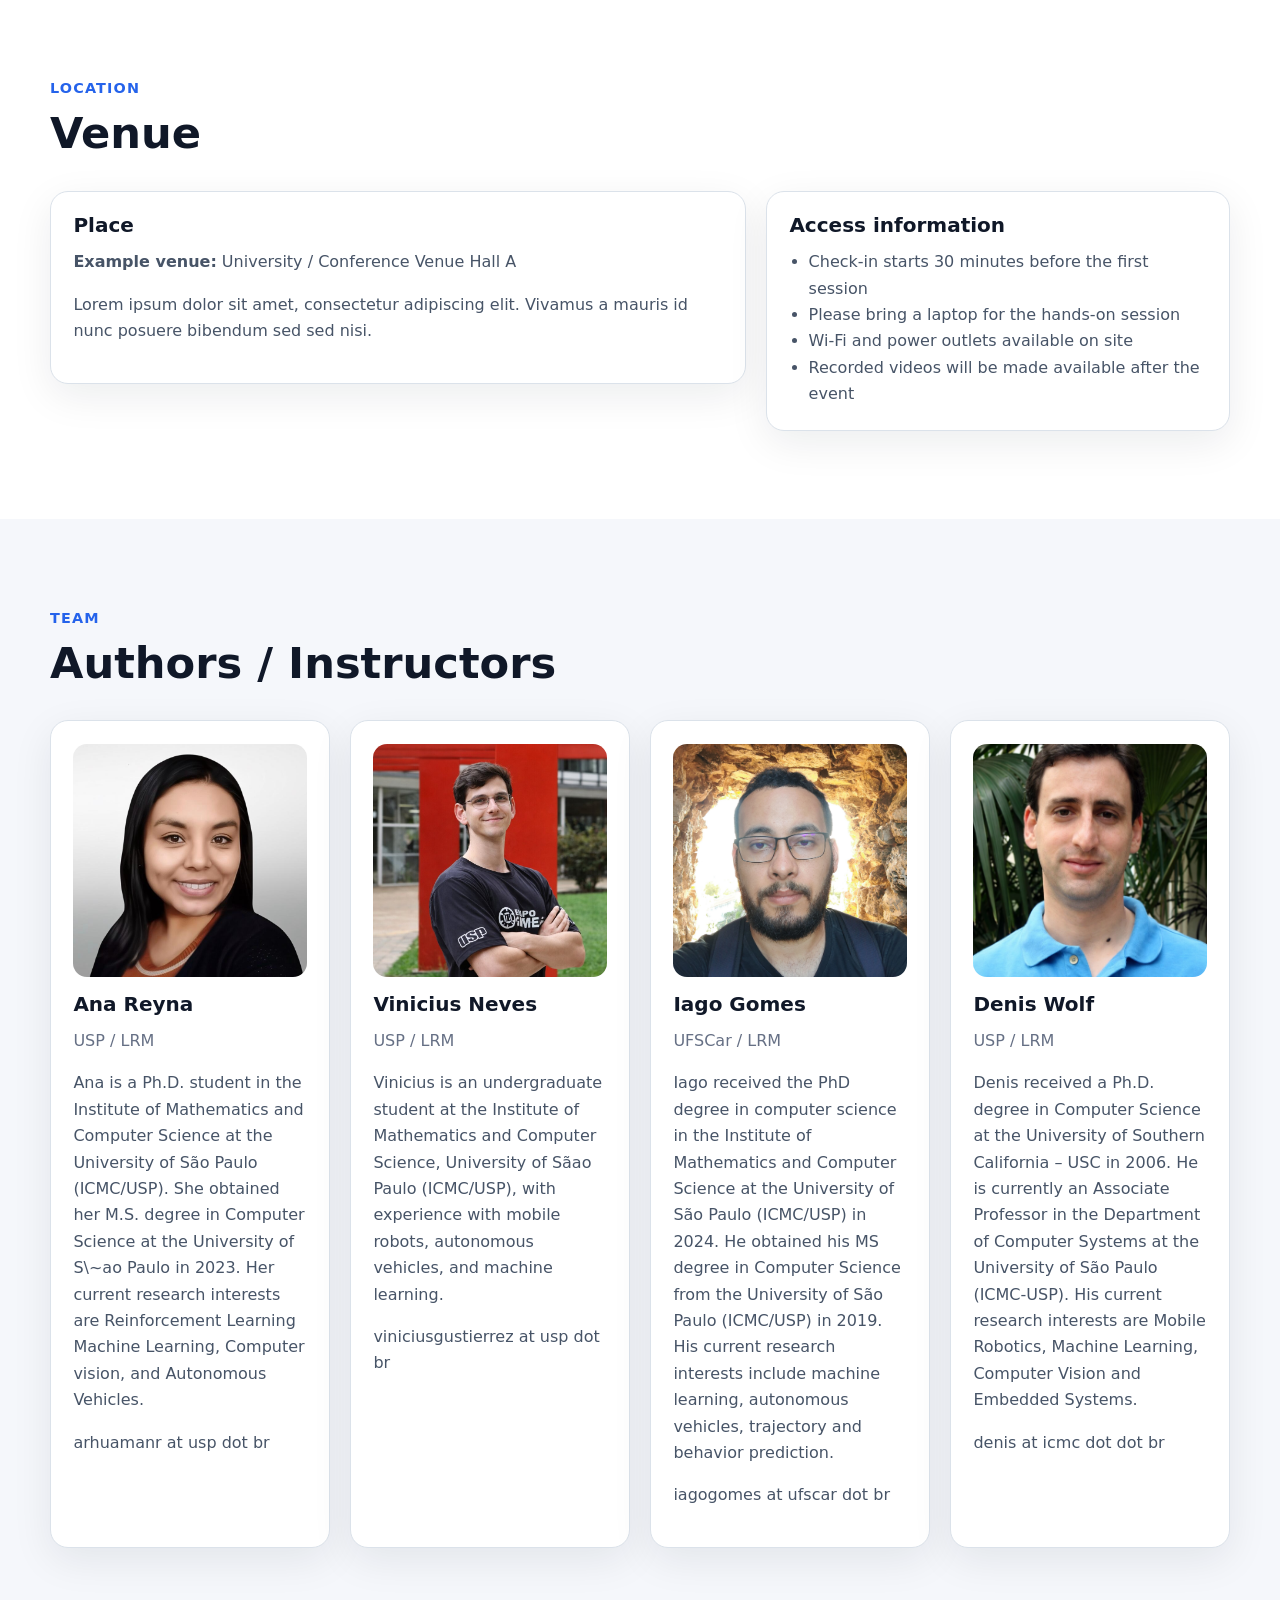
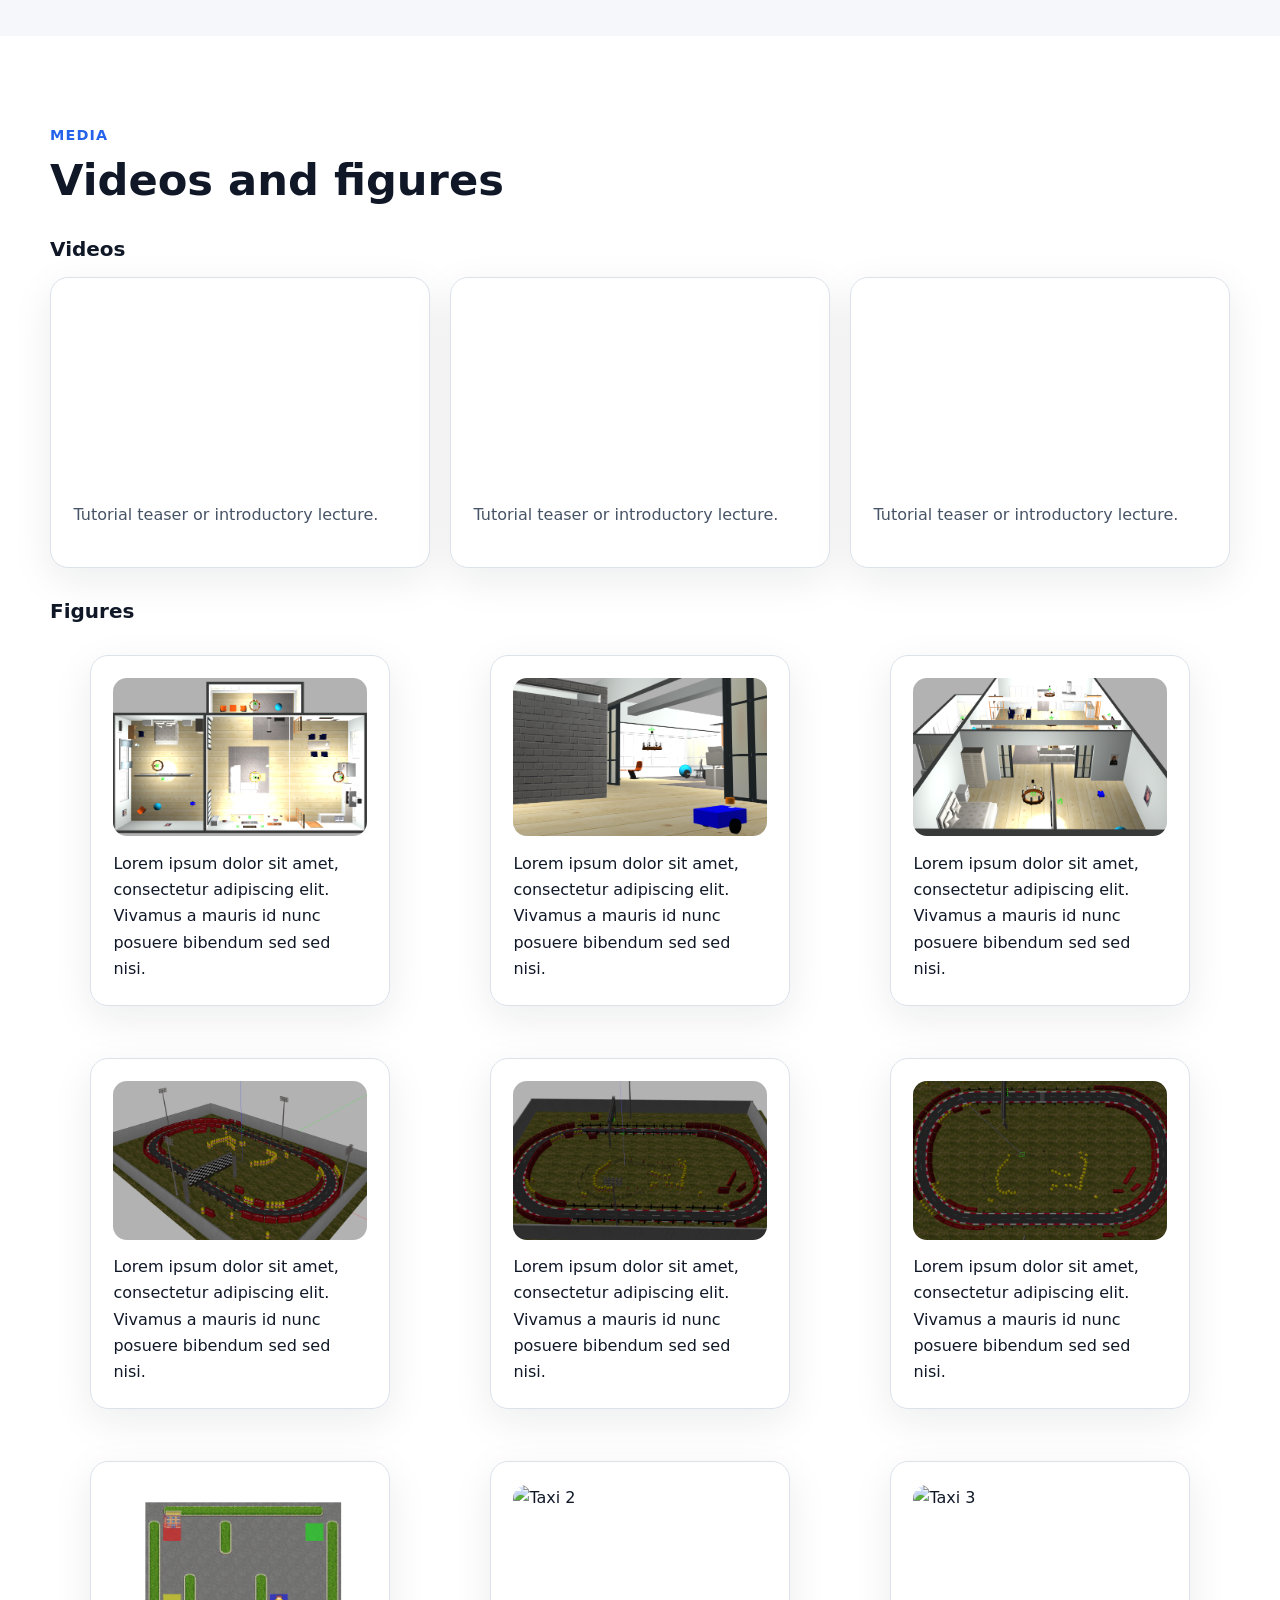
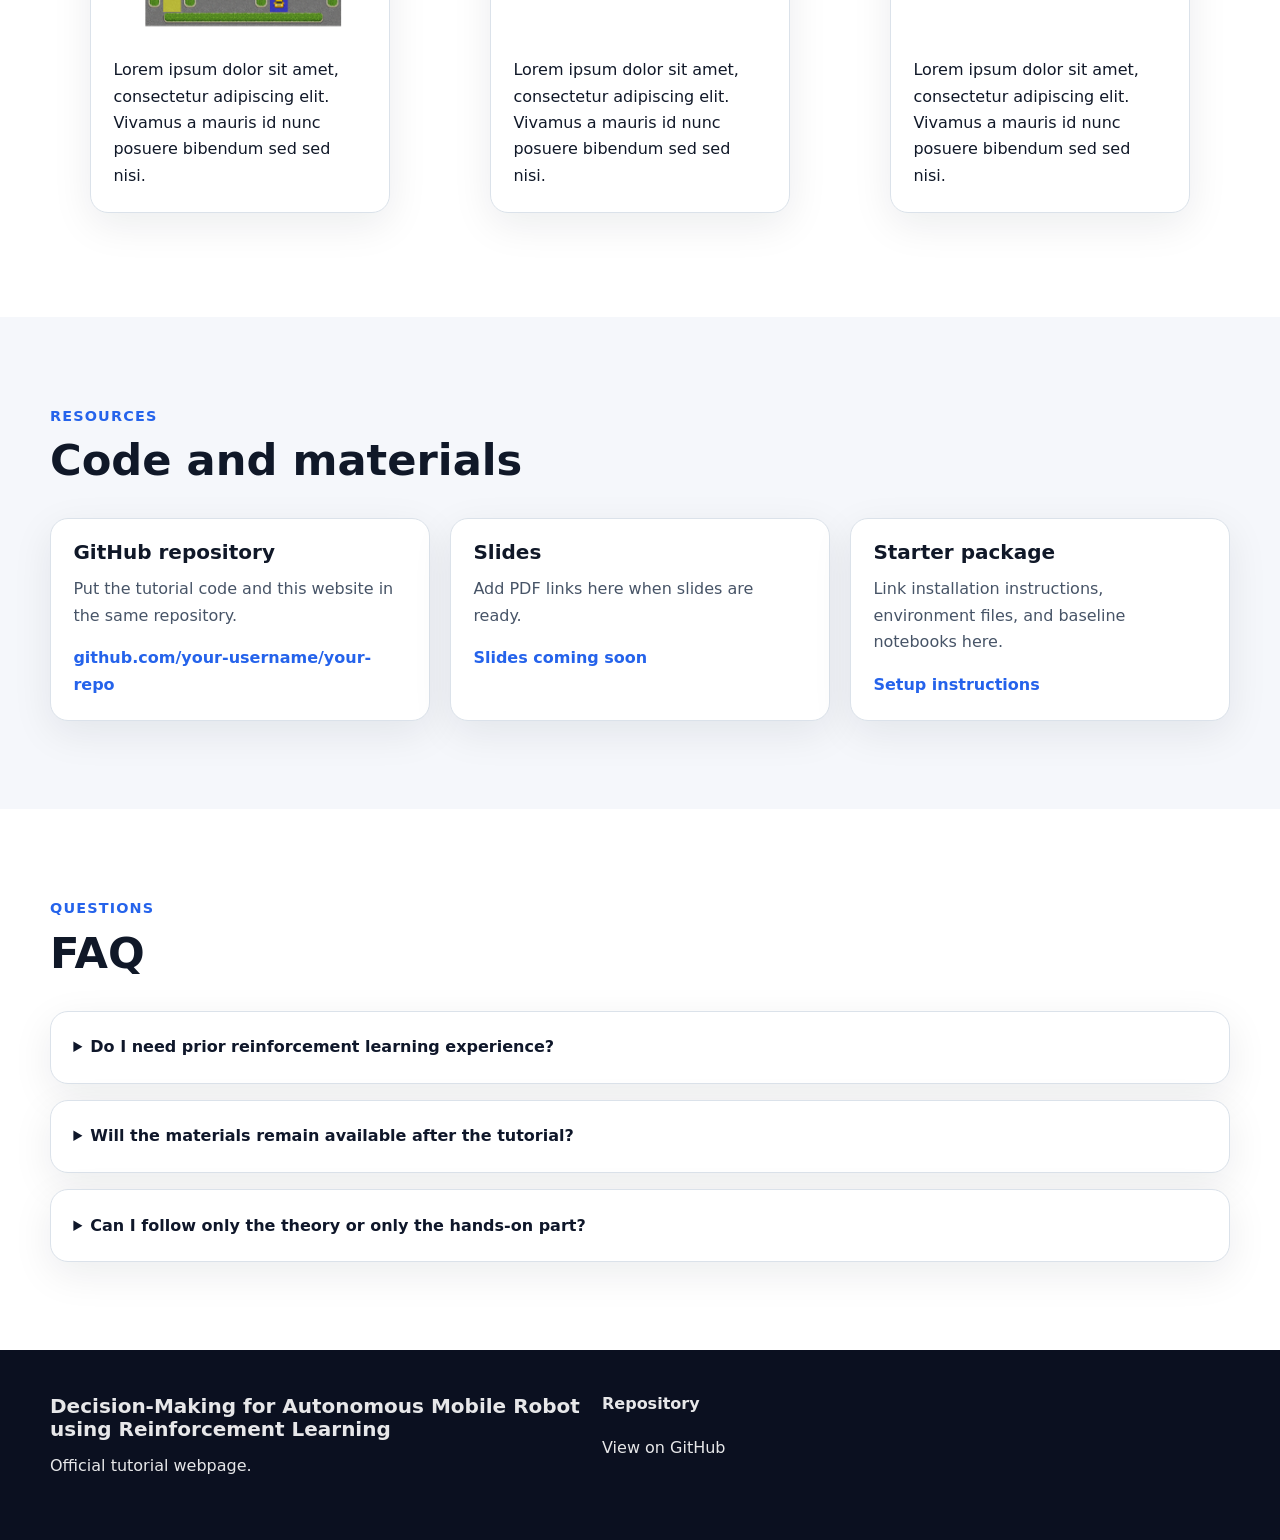
==== commit d2a8bc24: "Update index.html" ====
--- a/docs/index.html
+++ b/docs/index.html
@@ -287,18 +287,18 @@
               </tr>
               <tr>
                 <td>10:30 – 11:00</td>
-                <td>Module 1</td>
-                <td>Autonomous Mobile Robots and Decision-Making</td>
+                <td><b>Module 1</b></td>
+                <td><b>Autonomous Mobile Robots and Decision-Making</b></td>
               </tr>
               <tr>
                 <td>11:00 – 11:30</td>
-                <td>Module 2</td>
-                <td>Reinforcement Learning Applied to Decision-Making</td>
+                <td><b>Module 2</b></td>
+                <td><b>Reinforcement Learning Applied to Decision-Making</b></td>
               </tr>
               <tr>
                 <td>11:30 – 12:00</td>
-                <td>Module 3</td>
-                <td>Gymnasium (Gym) and Space Representation</td>
+                <td><b>Module 3</b></td>
+                <td><b>Gymnasium (Gym) and Space Representation</b></td>
               </tr>
               <tr>
                 <td>12:00 – 13:30</td>
@@ -307,13 +307,13 @@
               </tr>
               <tr>
                 <td>13:30 – 14:30</td>
-                <td>Module 4</td>
-                <td>Q-Learning and Practice 1</td>
+                <td><b>Module 4</b></td>
+                <td><b>Q-Learning and Practice 1</b></td>
               </tr>
                <tr>
                 <td>14:30 – 15:00</td>
-                <td>Module 5</td>
-                <td>StableBaseline3 and ROS2/Gazebo</td>
+                <td><b>Module 5</td>
+                <td><b>StableBaseline3 and ROS2/Gazebo</b></td>
               </tr>
                <tr>
                 <td>15:00 – 15:30</td>
@@ -322,13 +322,21 @@
               </tr>
                <tr>
                 <td>15:30 – 15:50</td>
-                <td>Module 5</td>
-                <td>Soft Actor Critic (SAC) architecture</td>
+                <td><b>Module 5</b></td>
+                <td><b>Soft Actor Critic (SAC) architecture</b></td>
               </tr>
               <tr>
               <td>15:50 – 16:30</td>
-                <td>Module 5</td>
-                <td>Practice 2 - Indoor Navigation and Evaluation</td>
+                <td><b>Module 5</b></td>
+                <td><b>Practice 2 - Indoor Navigation and Evaluation</b></td>
+              </tr>
+              <td>17:00 – 17:45</td>
+                <td>Opening Ceremony</td>
+                <td>Opening Ceremony</td>
+              </tr>
+             <td>17:45 – 19:00</td>
+                <td>Welcome Reception</td>
+                <td>Welcome Reception</td>
               </tr>
             </tbody>
           </table>
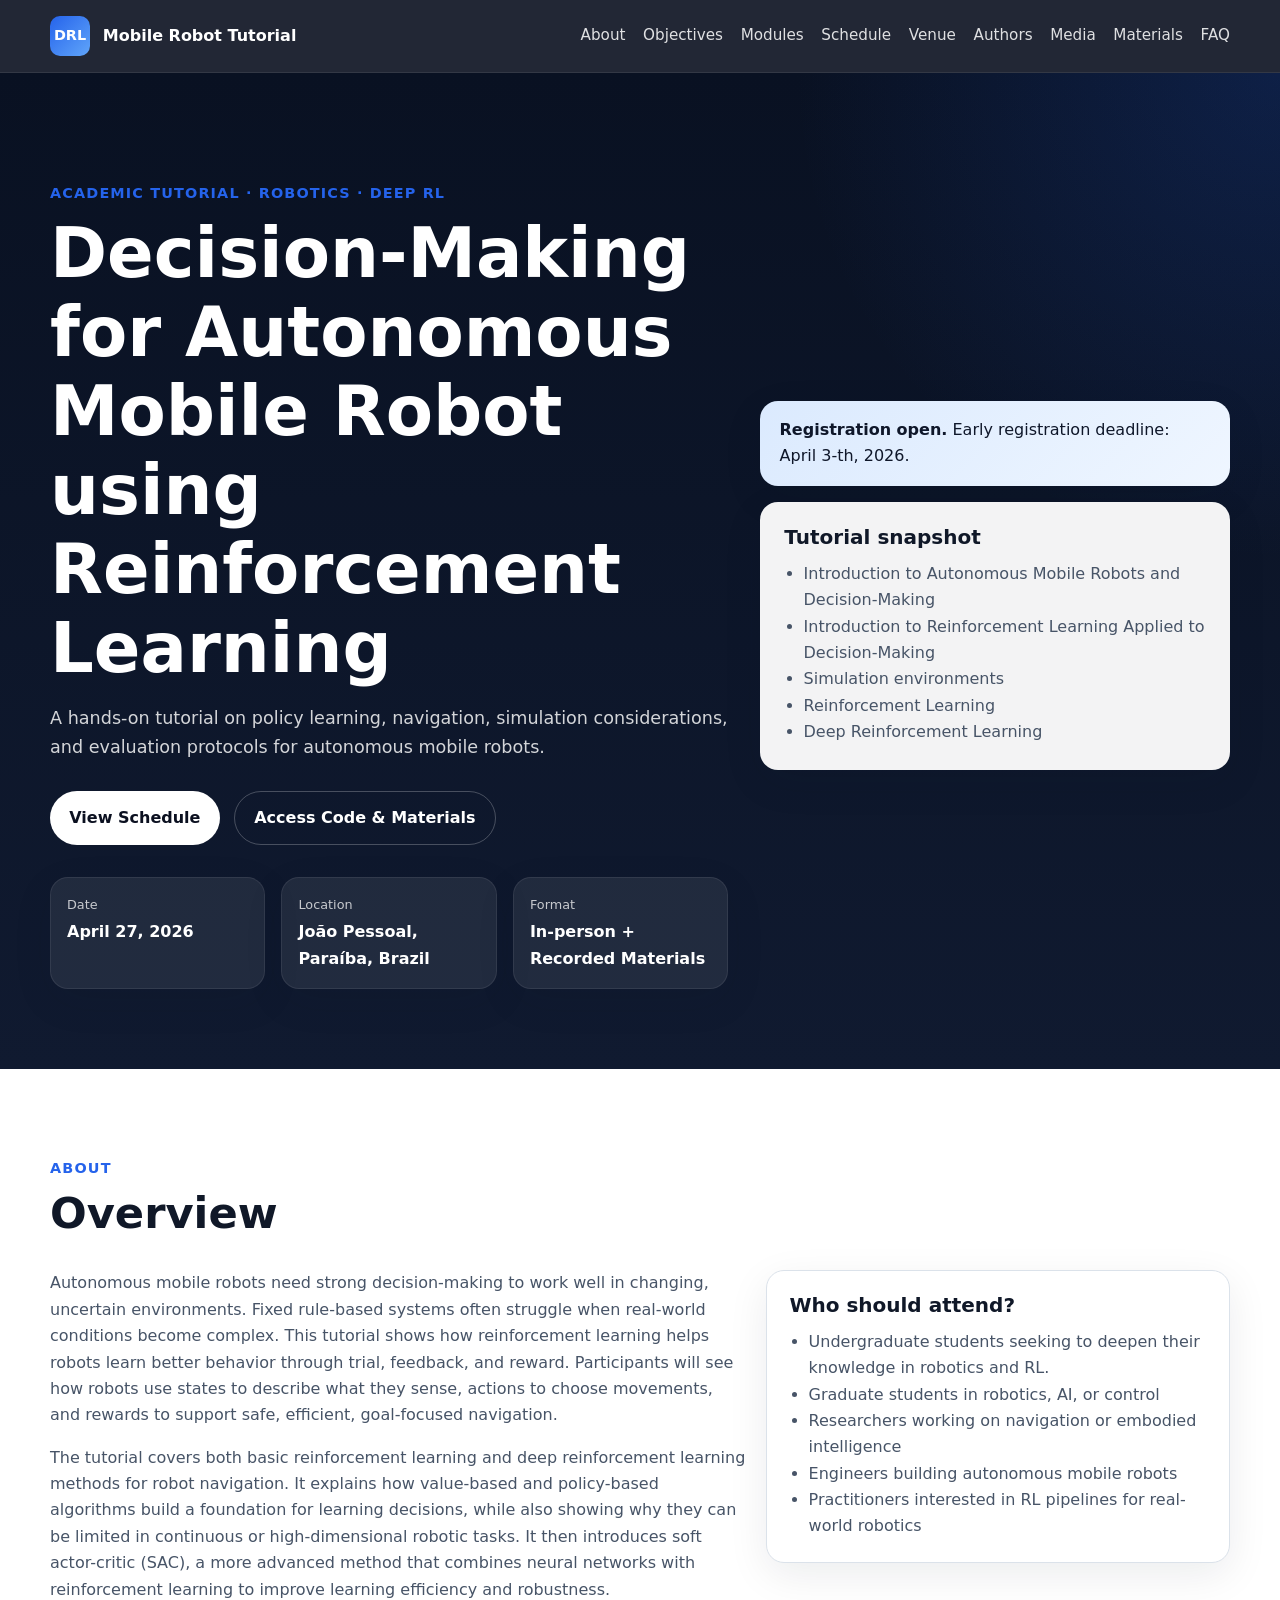
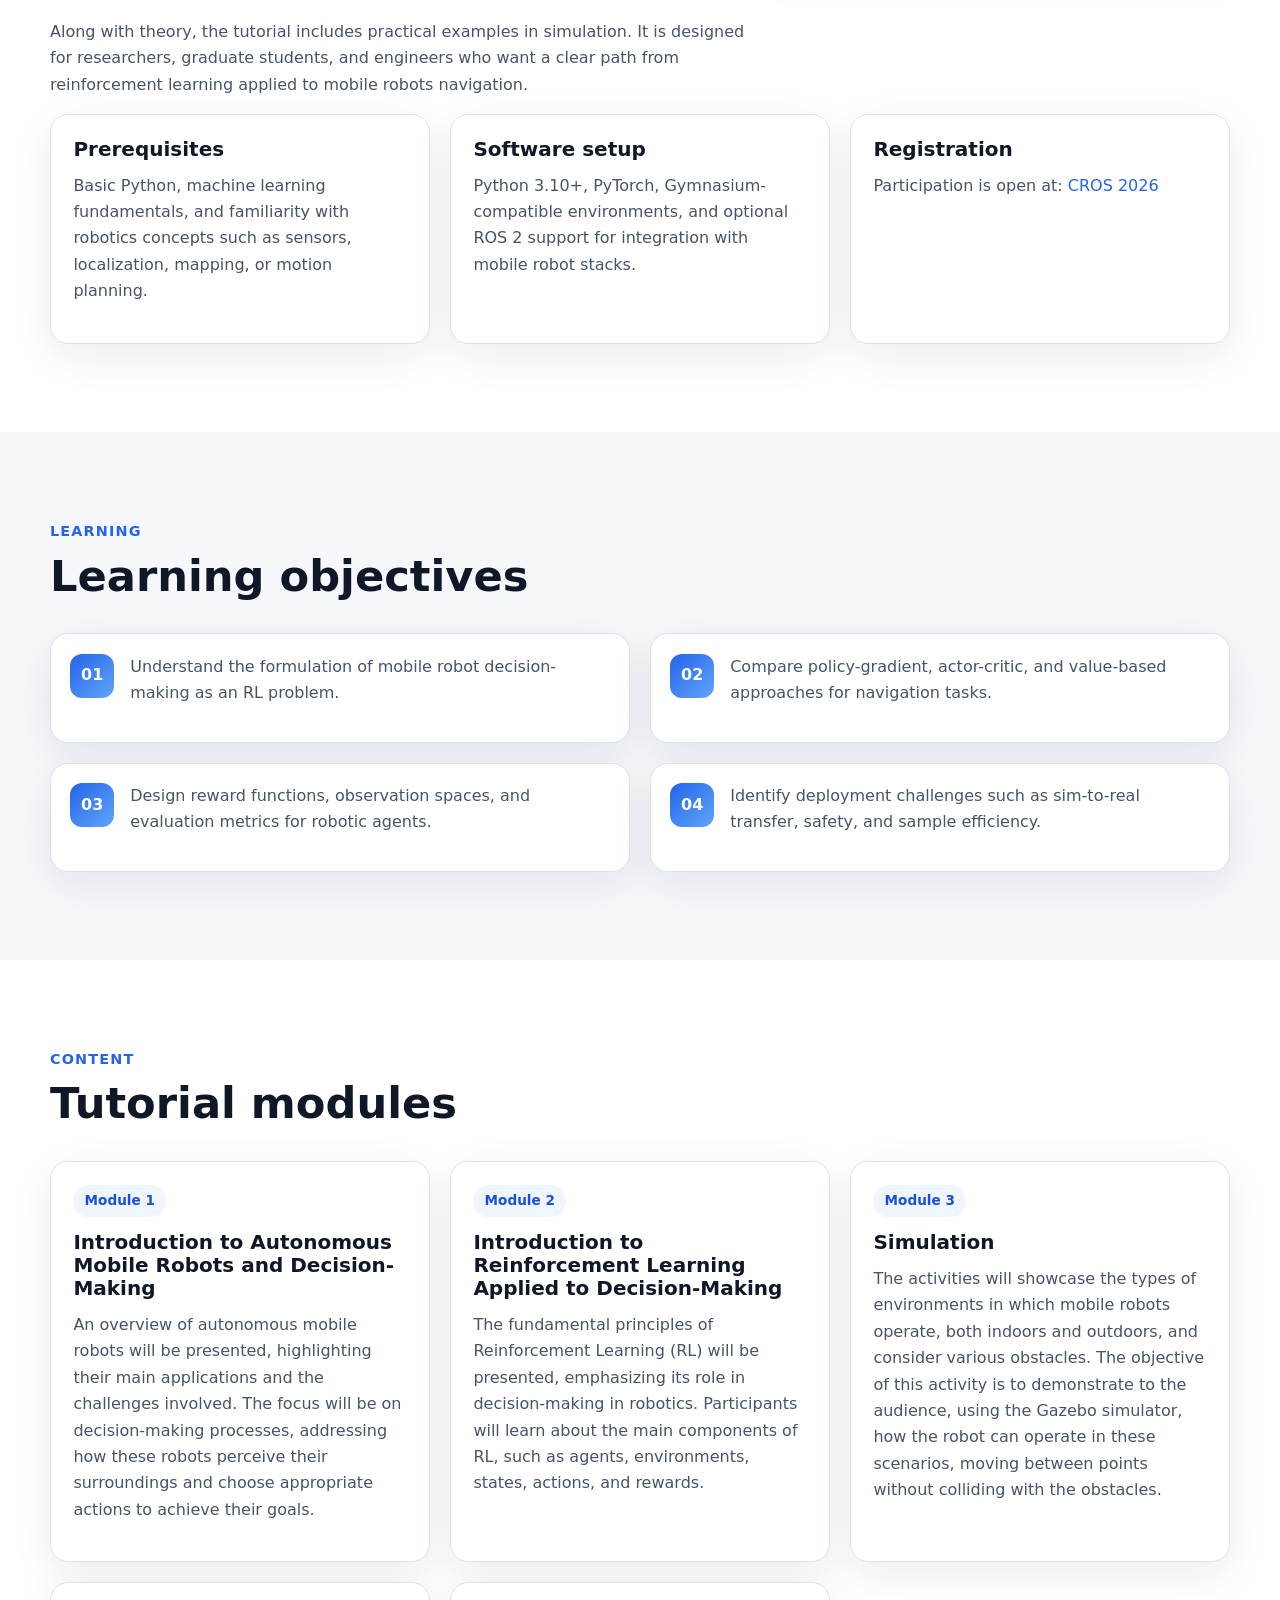
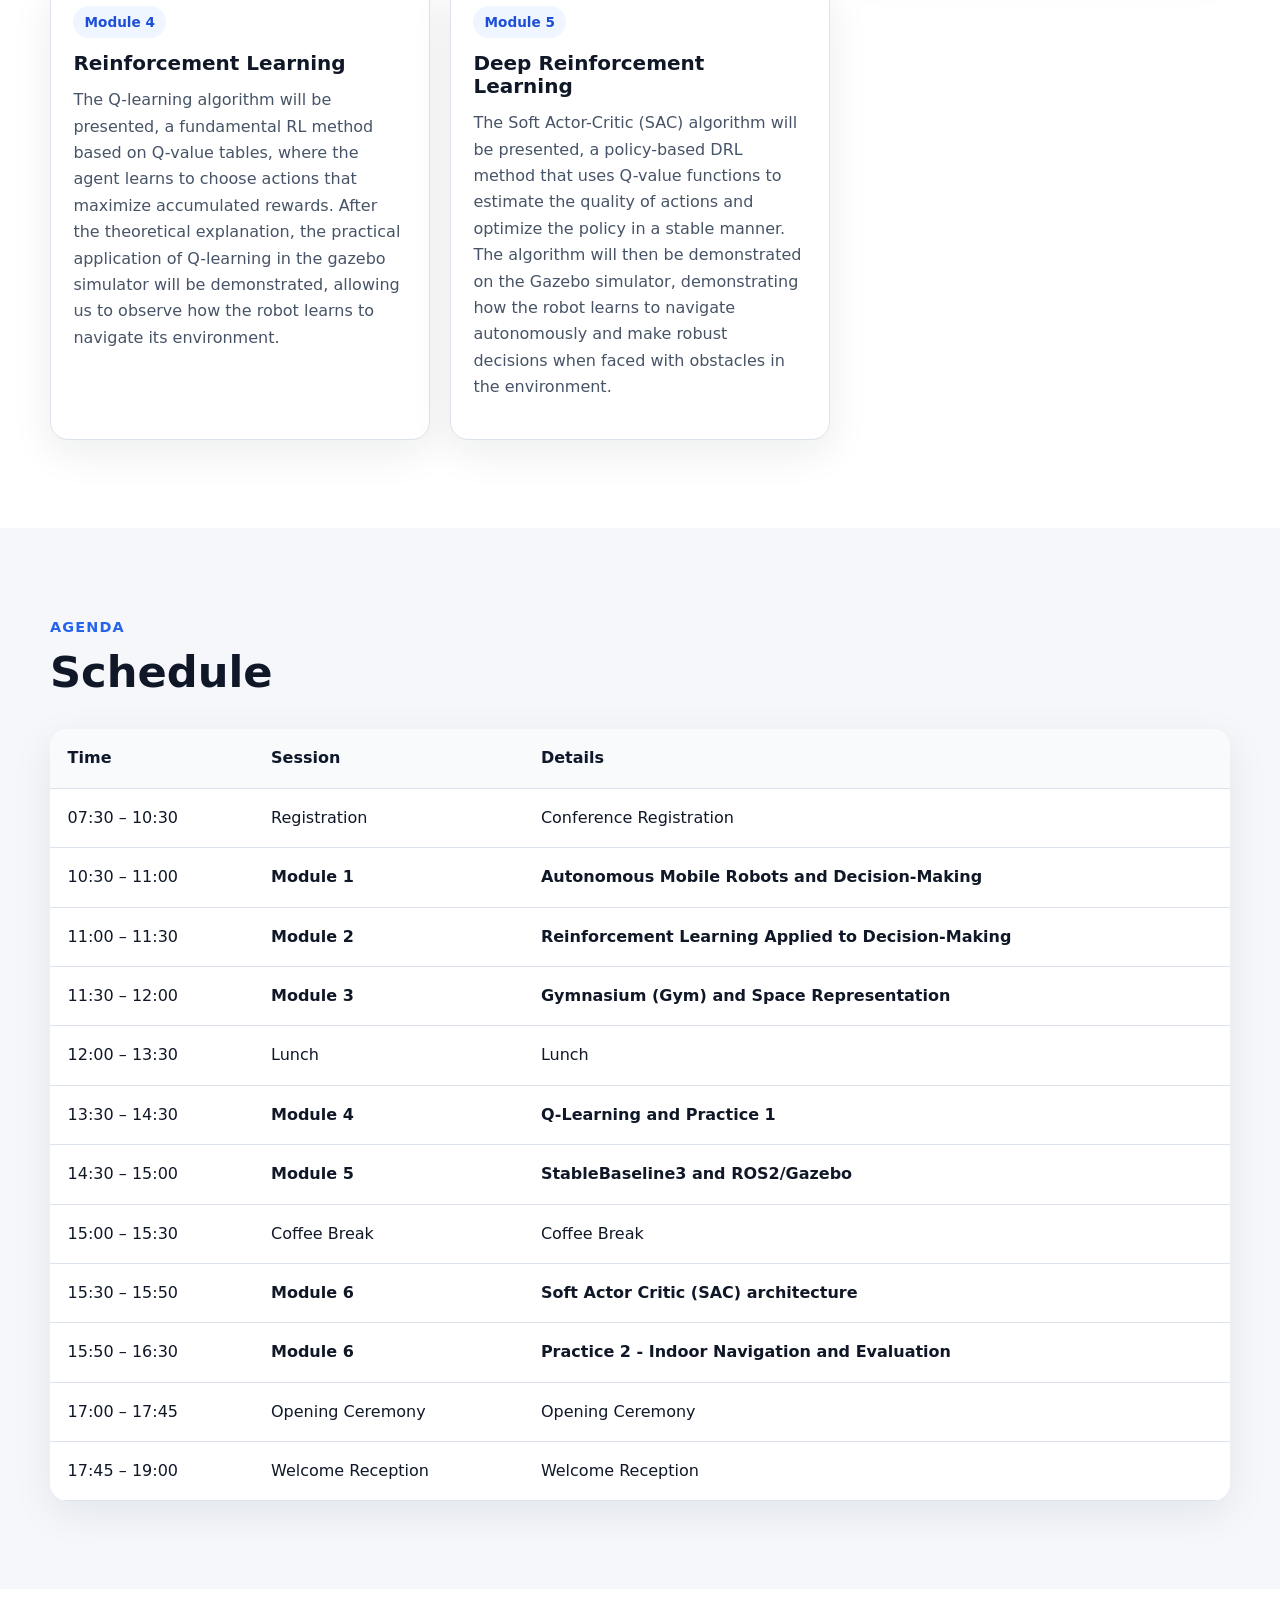
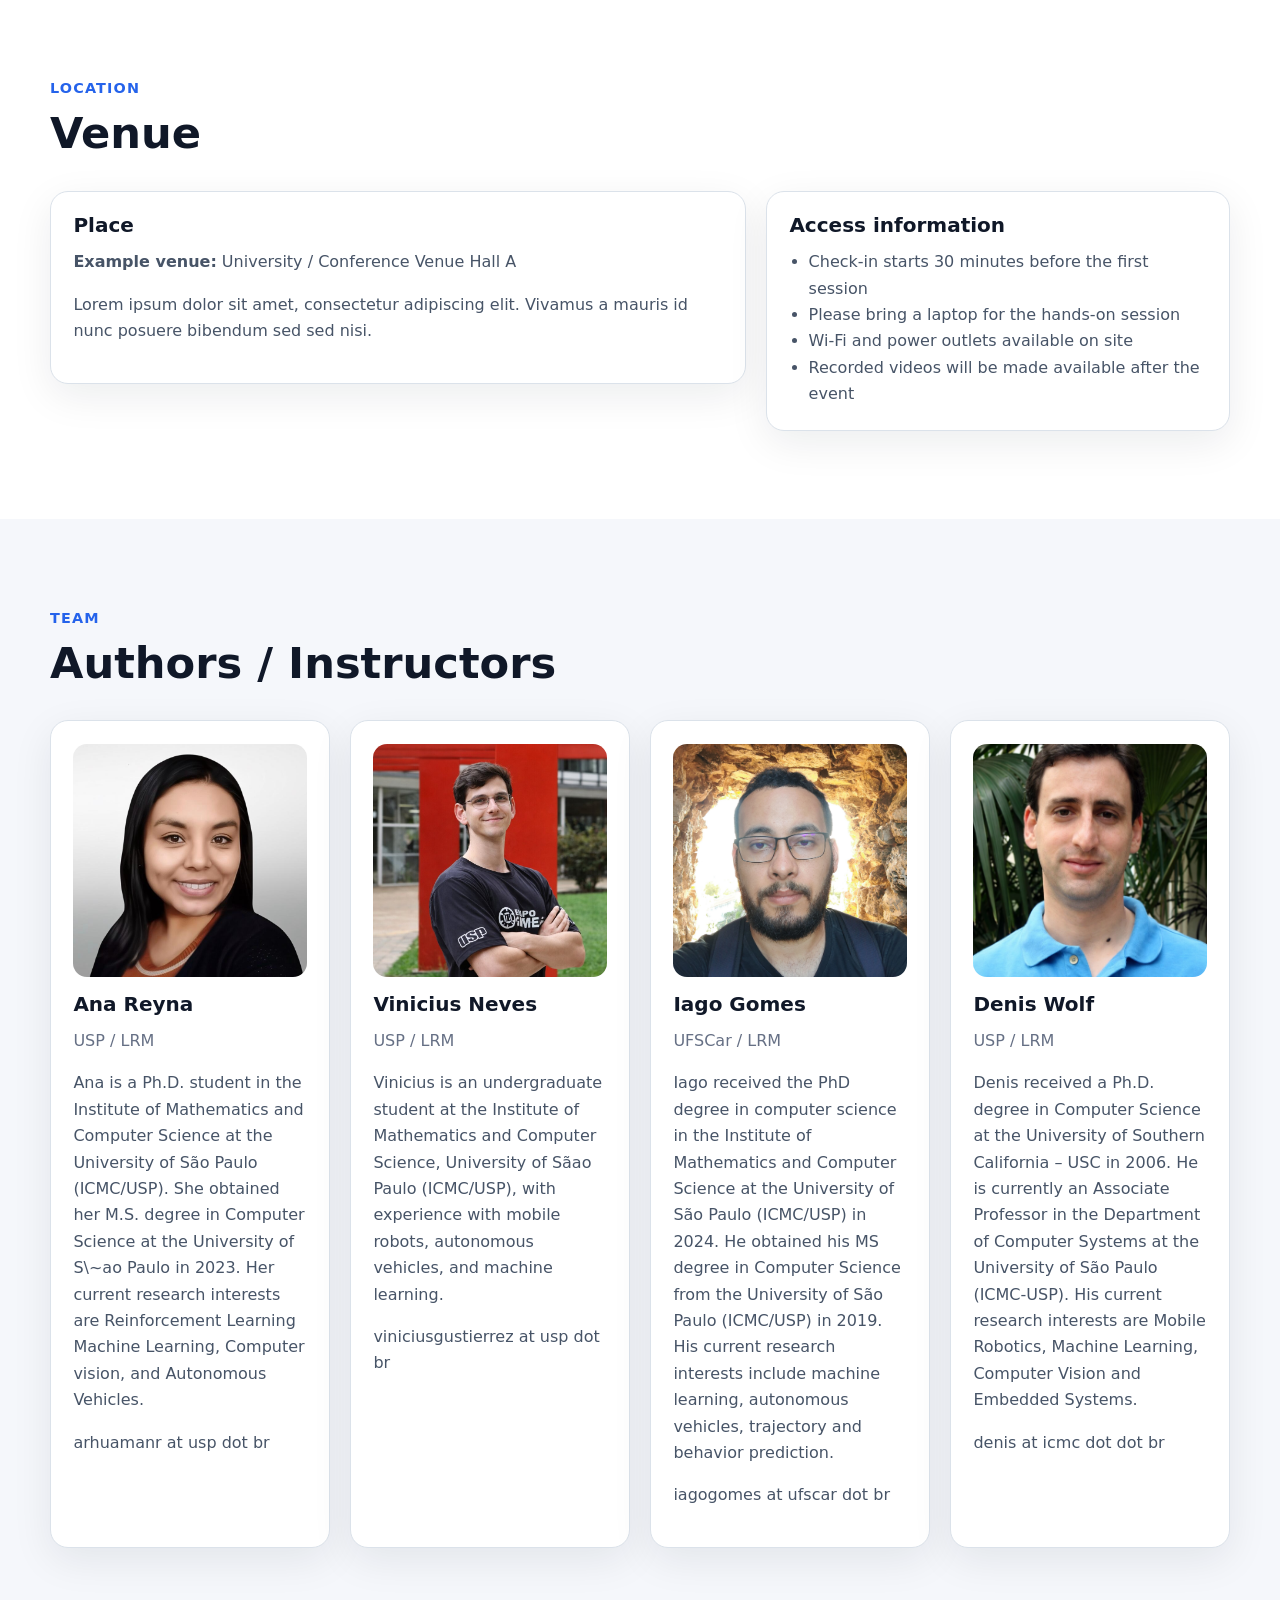
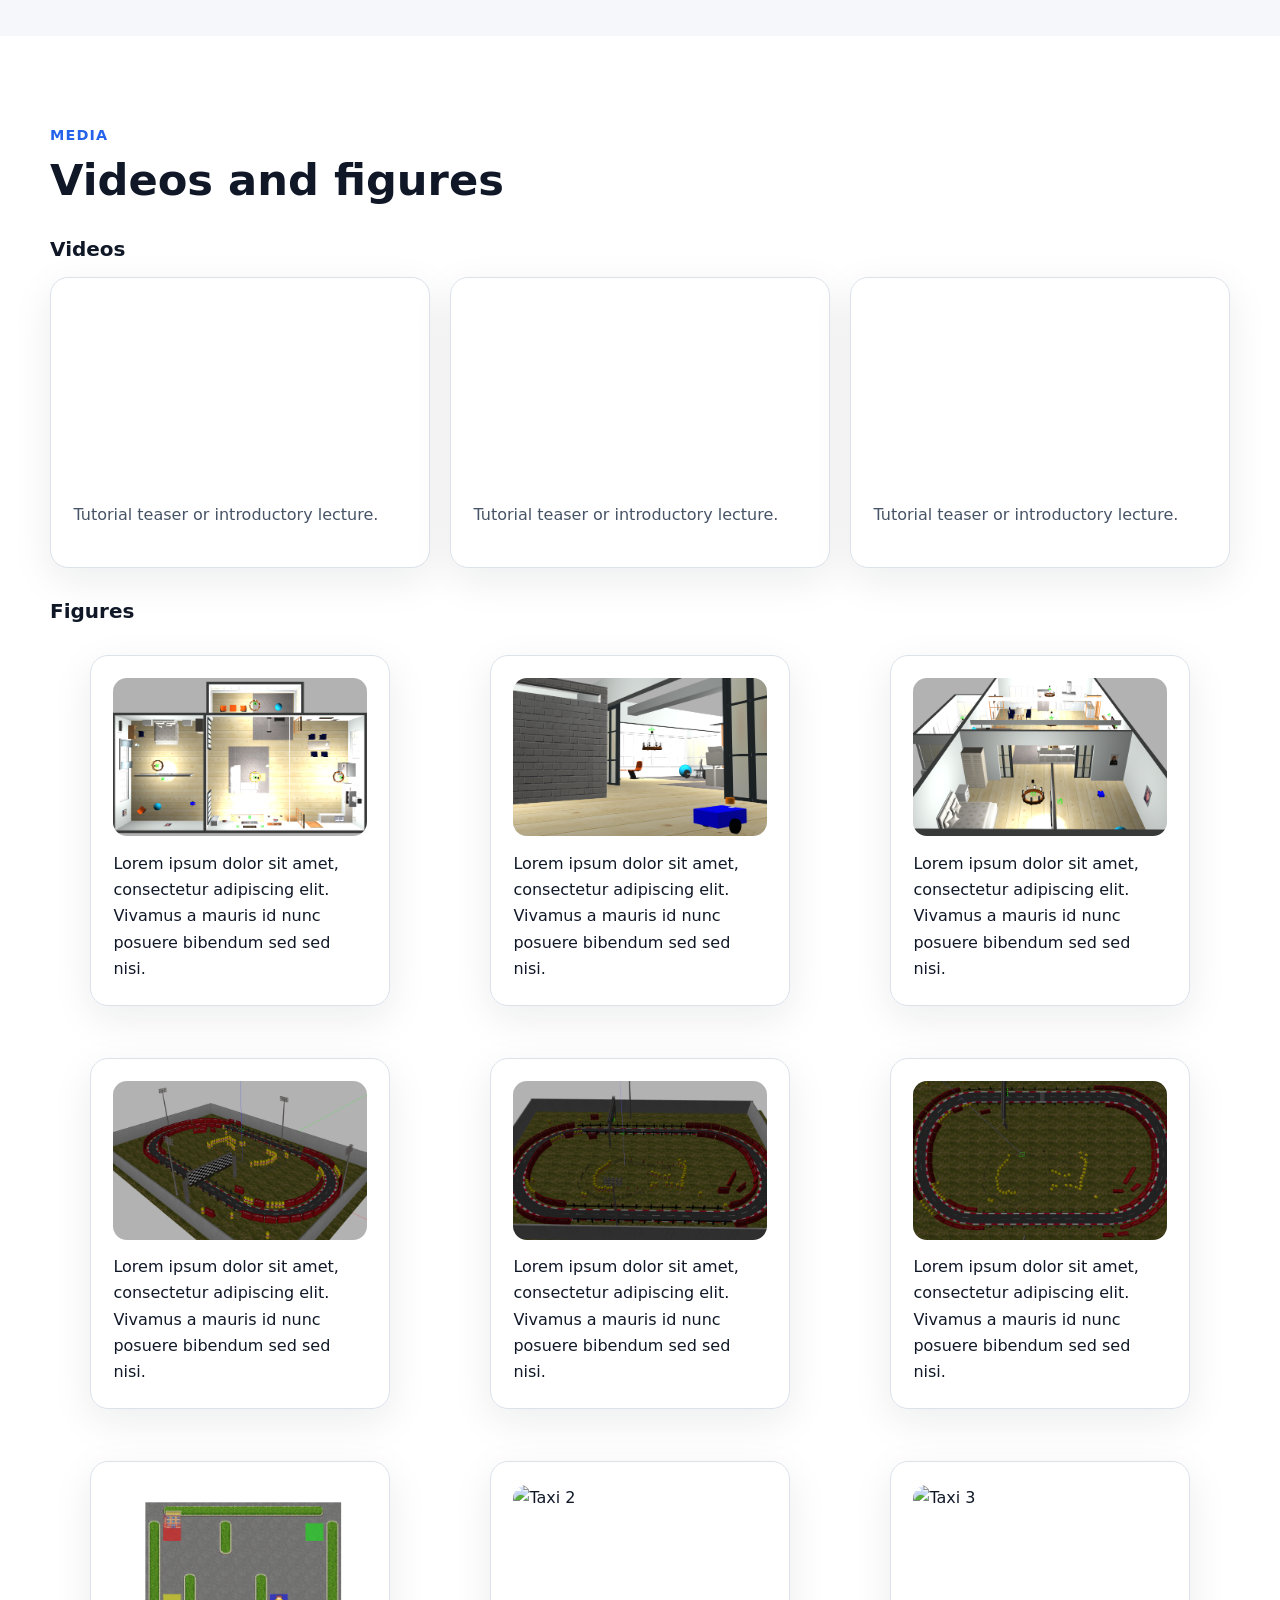
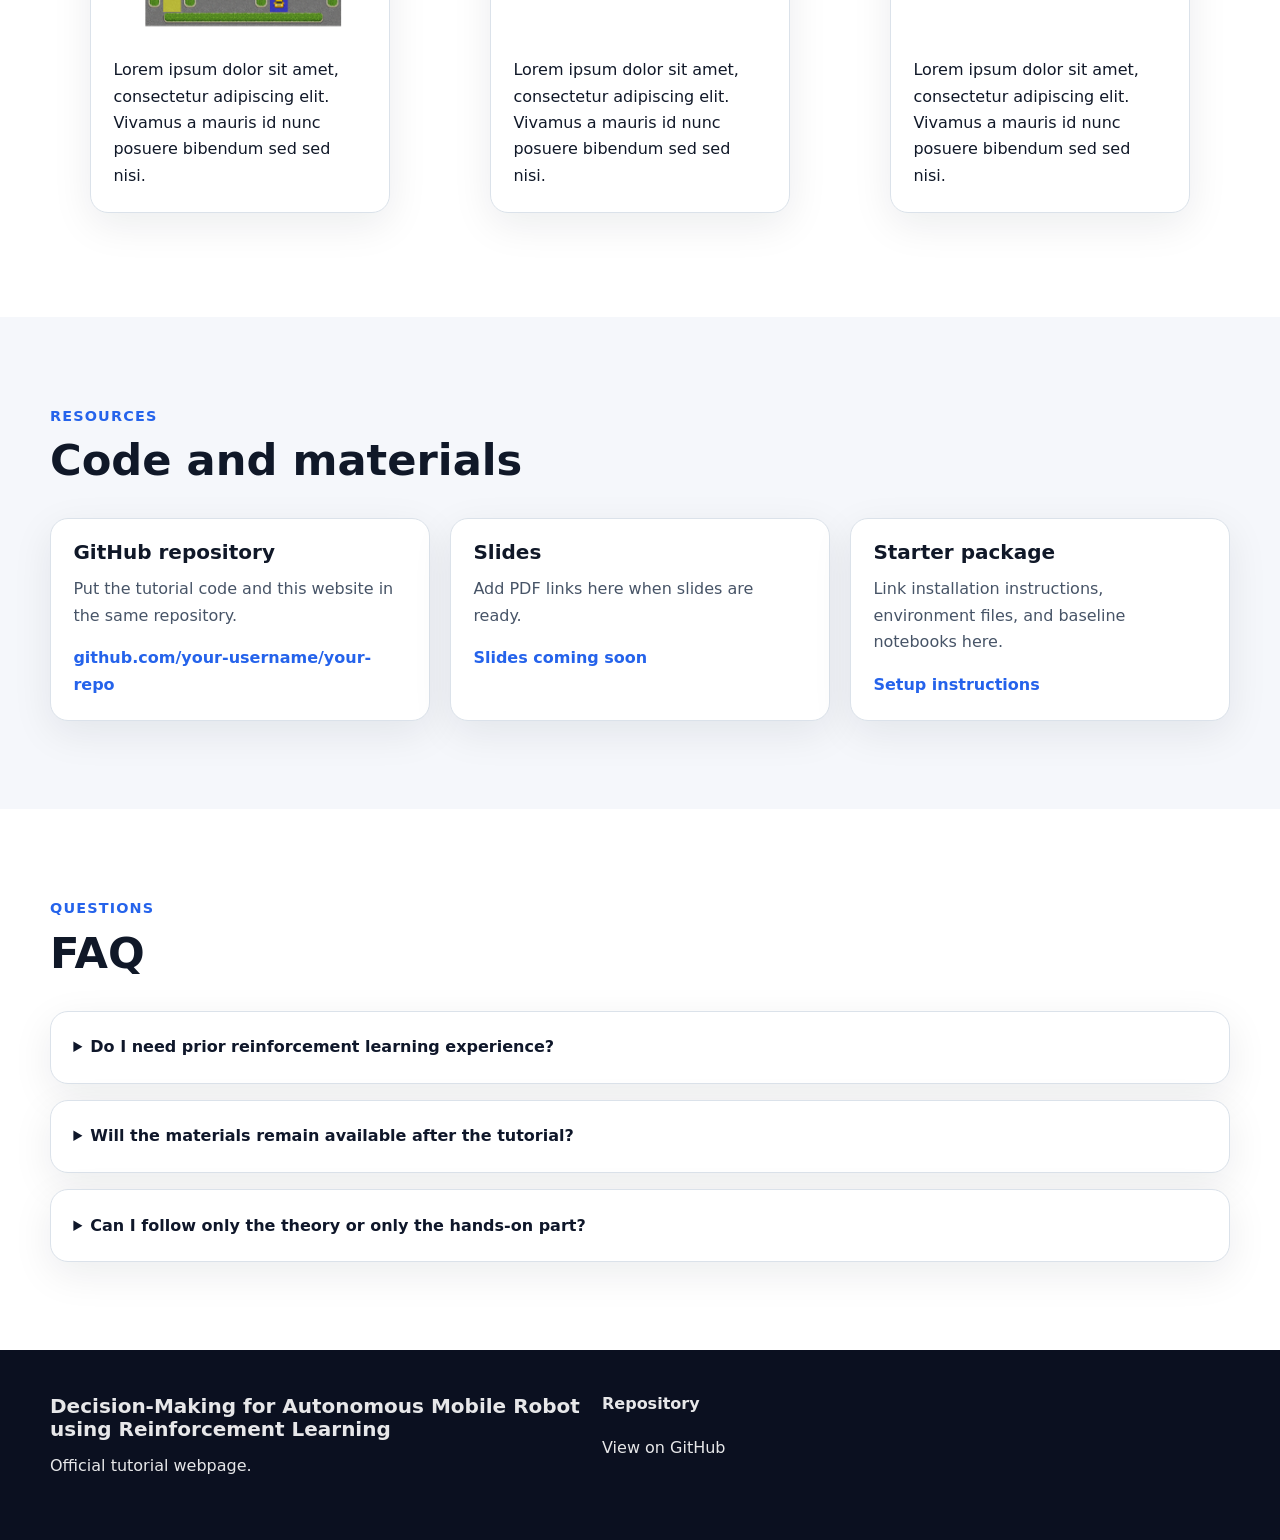
==== commit 70e7aea1: "Update index.html" ====
--- a/docs/index.html
+++ b/docs/index.html
@@ -322,12 +322,12 @@
               </tr>
                <tr>
                 <td>15:30 – 15:50</td>
-                <td><b>Module 5</b></td>
+                <td><b>Module 6</b></td>
                 <td><b>Soft Actor Critic (SAC) architecture</b></td>
               </tr>
               <tr>
               <td>15:50 – 16:30</td>
-                <td><b>Module 5</b></td>
+                <td><b>Module 6</b></td>
                 <td><b>Practice 2 - Indoor Navigation and Evaluation</b></td>
               </tr>
               <td>17:00 – 17:45</td>
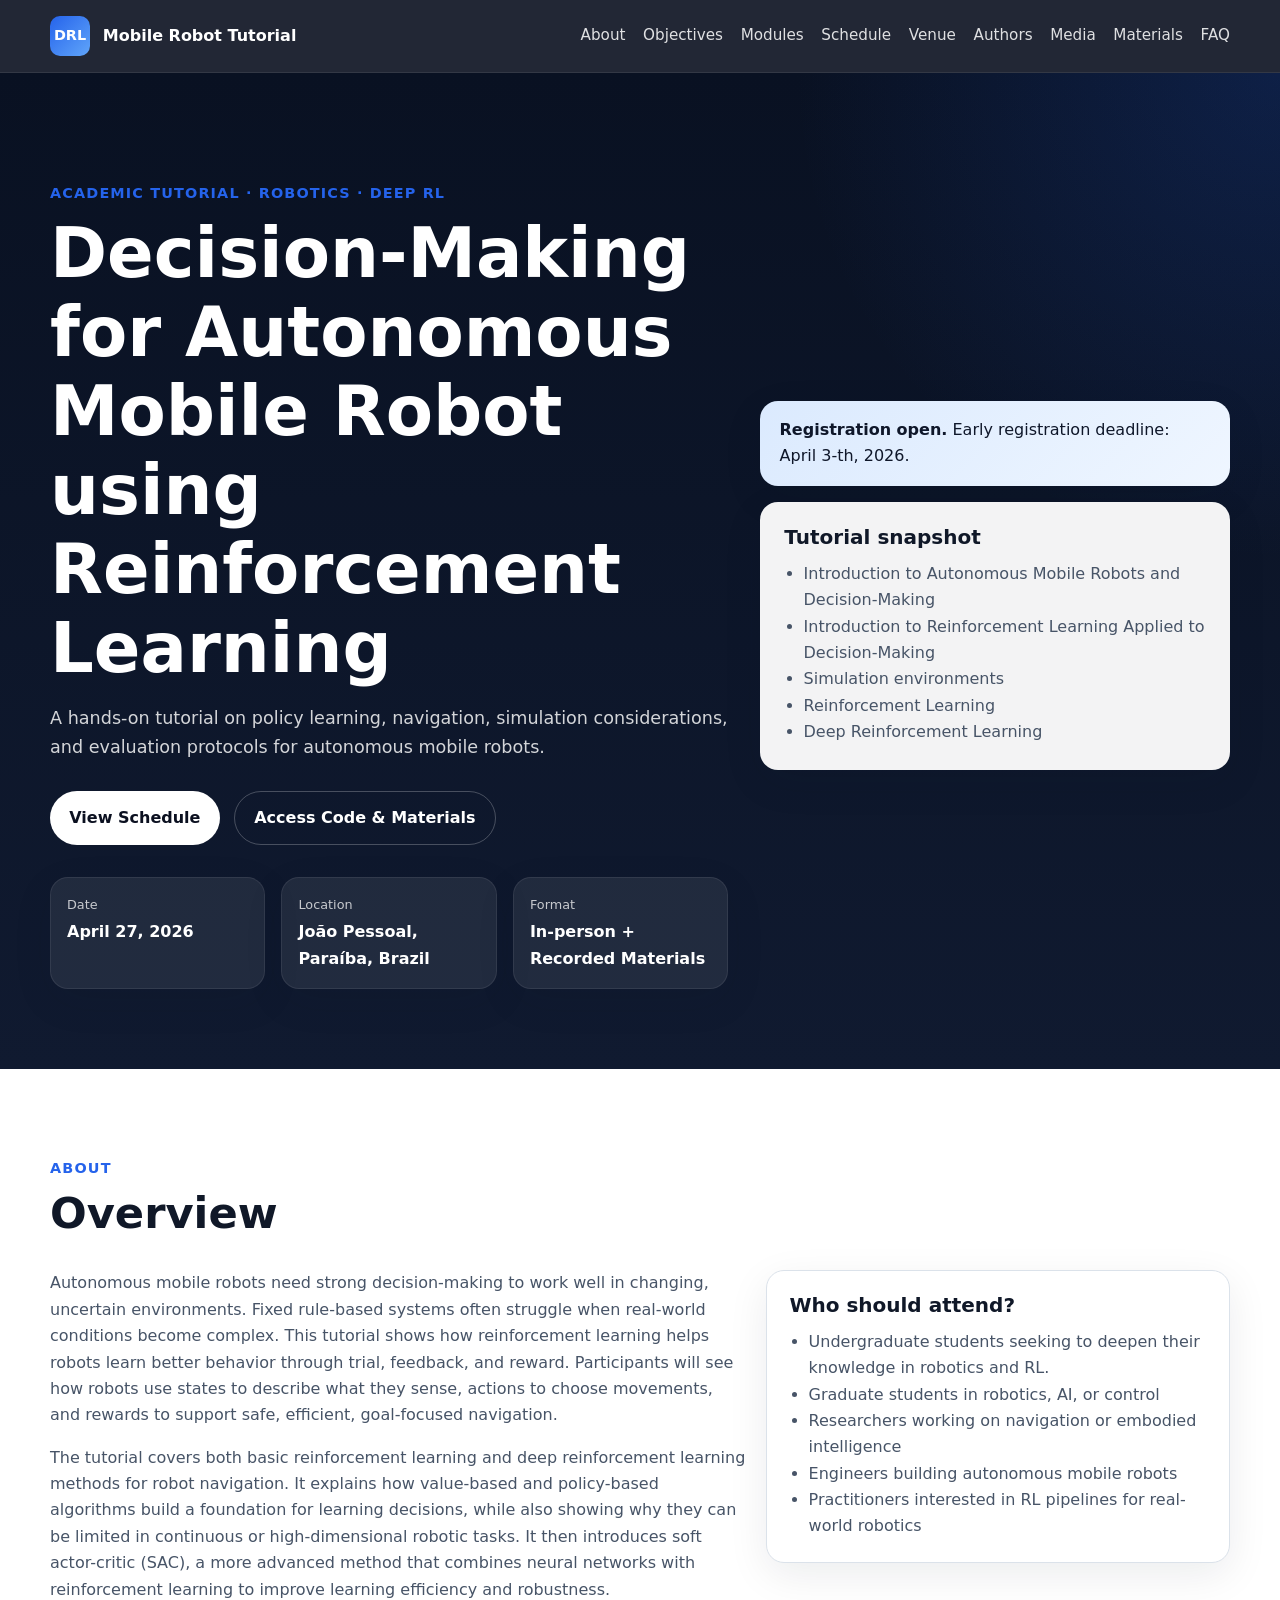
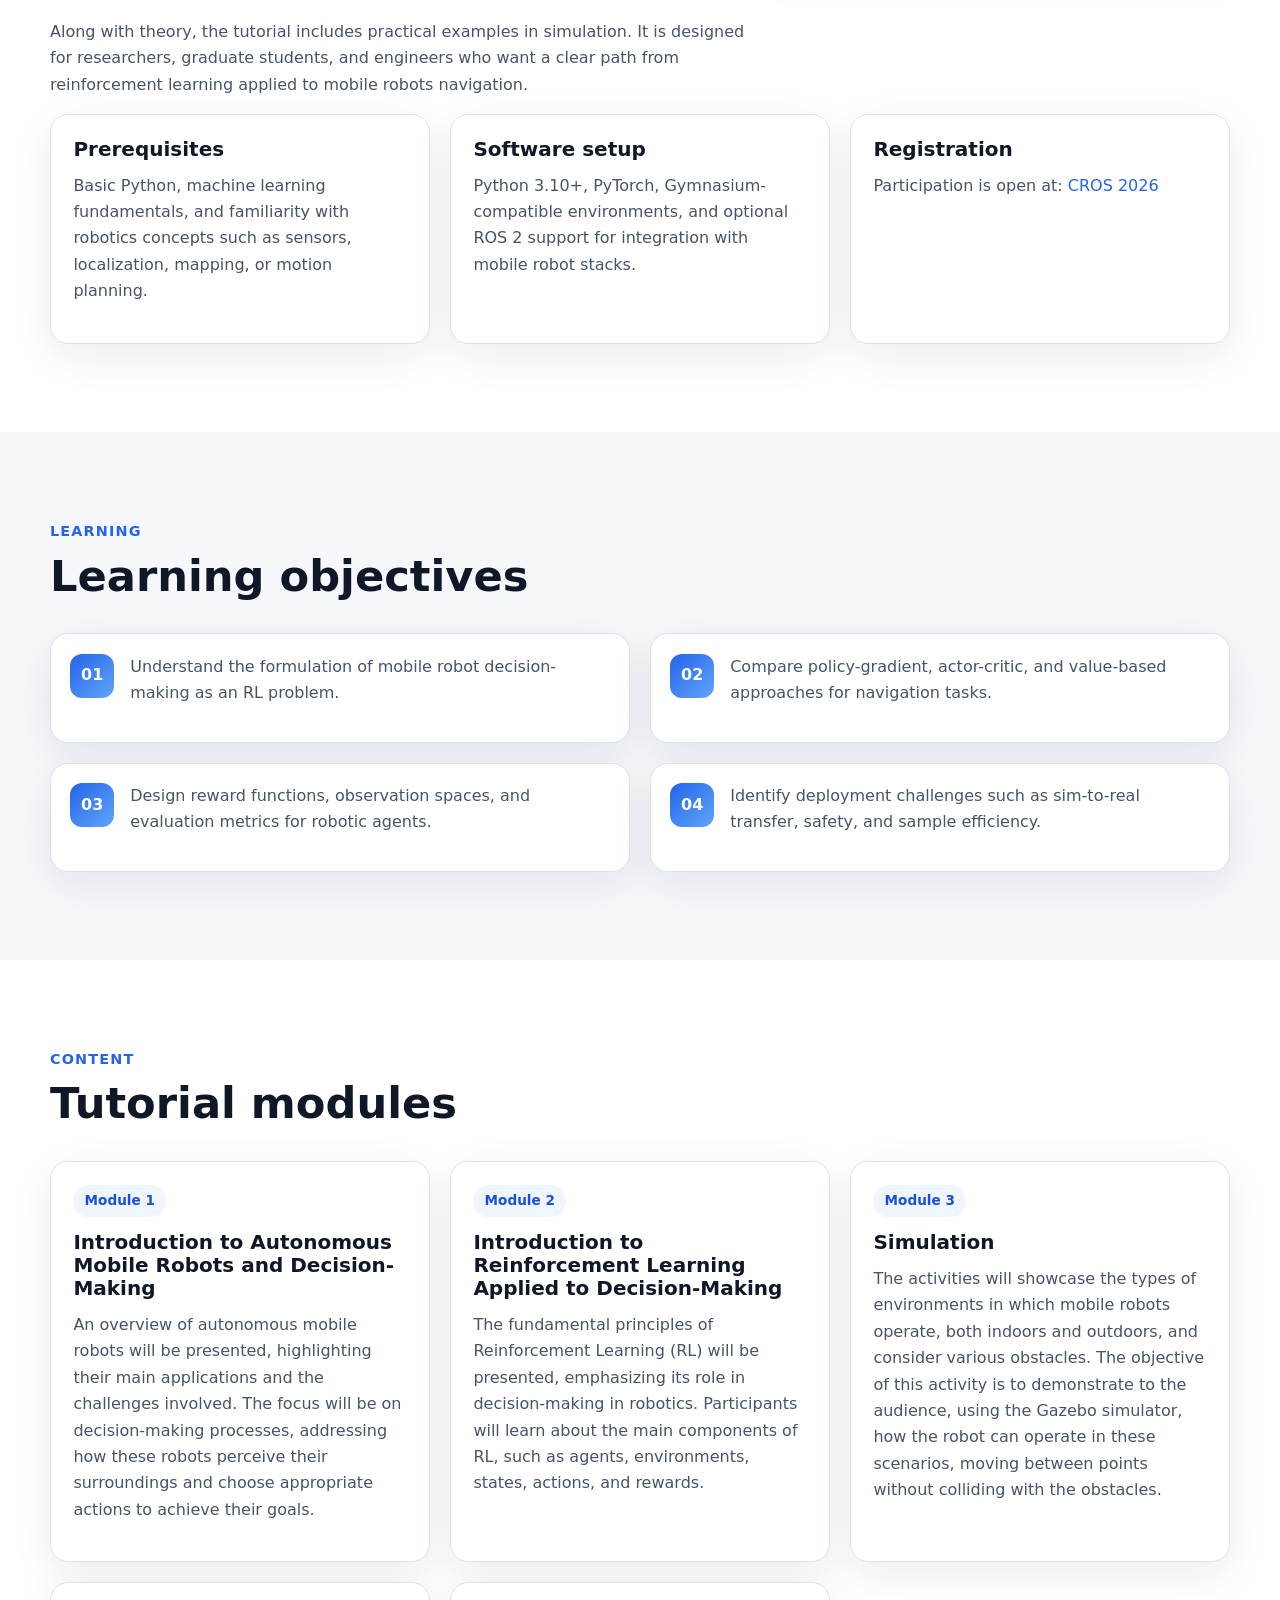
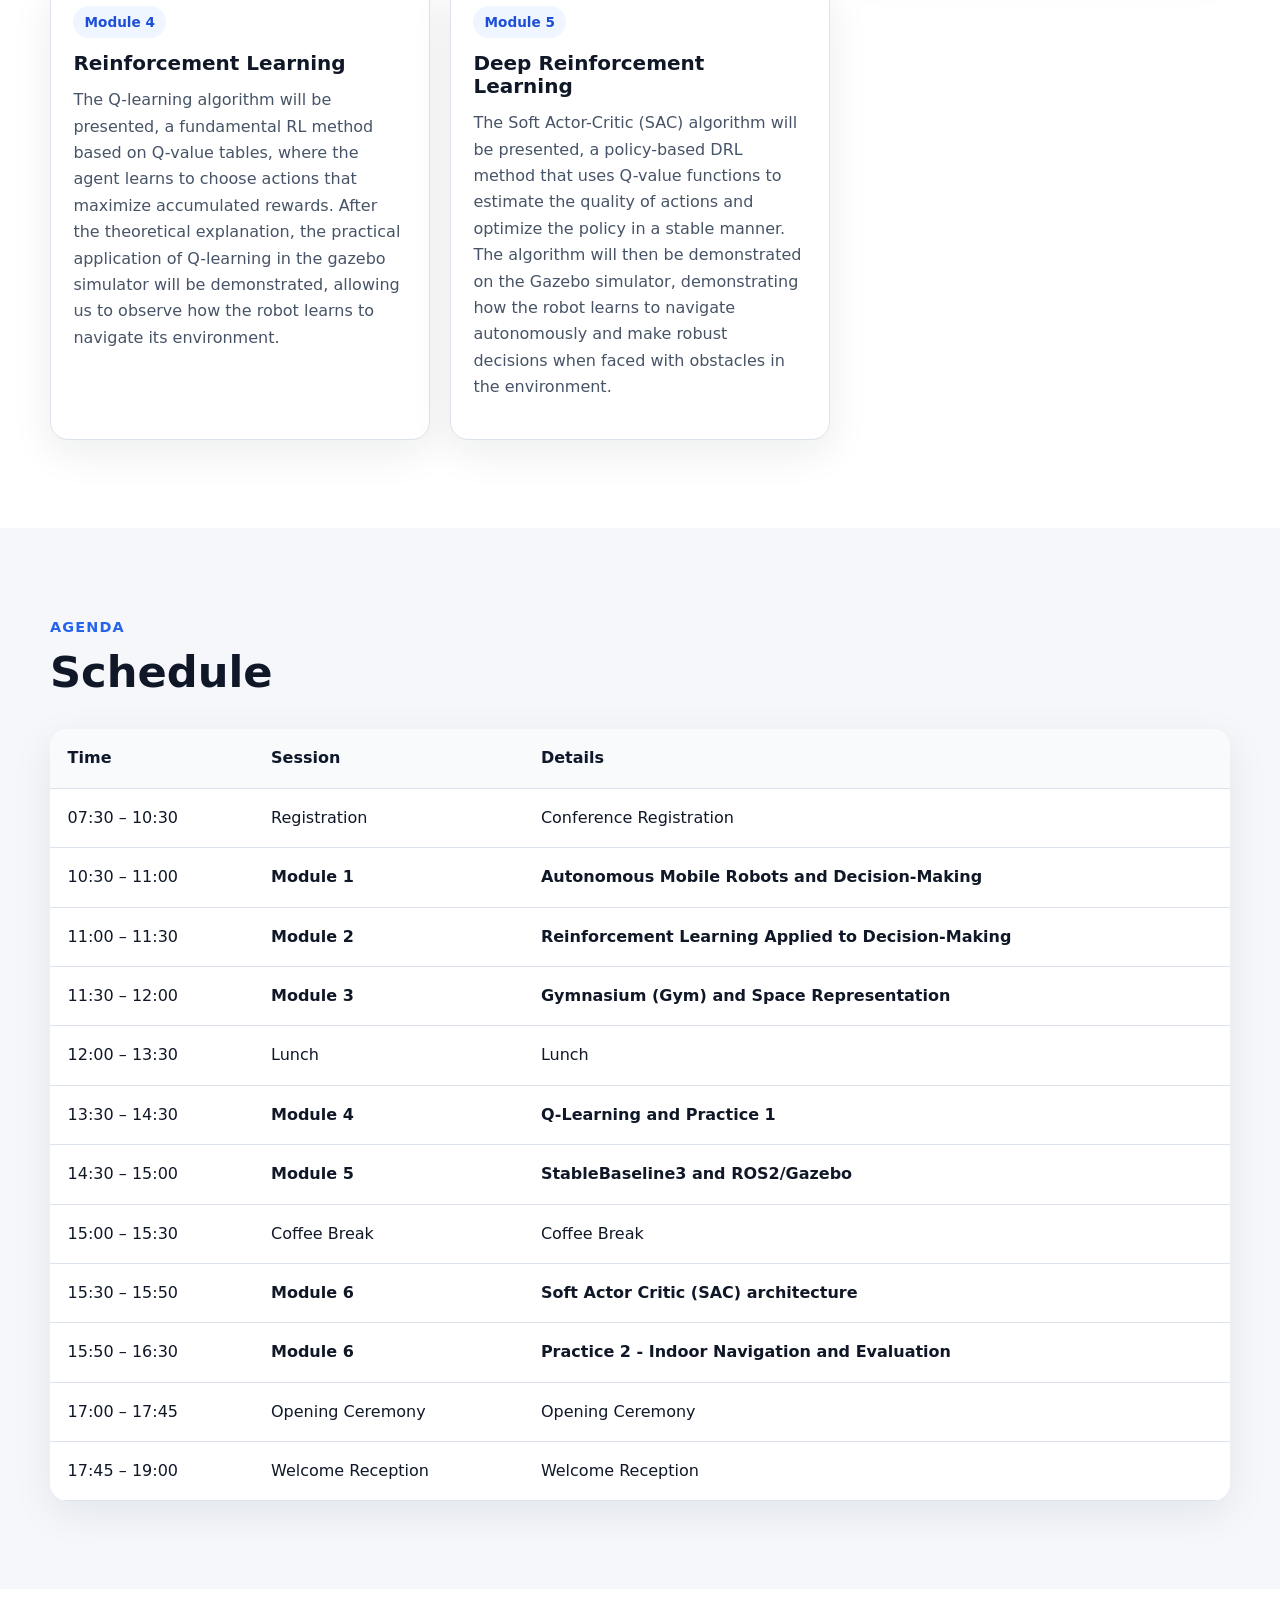
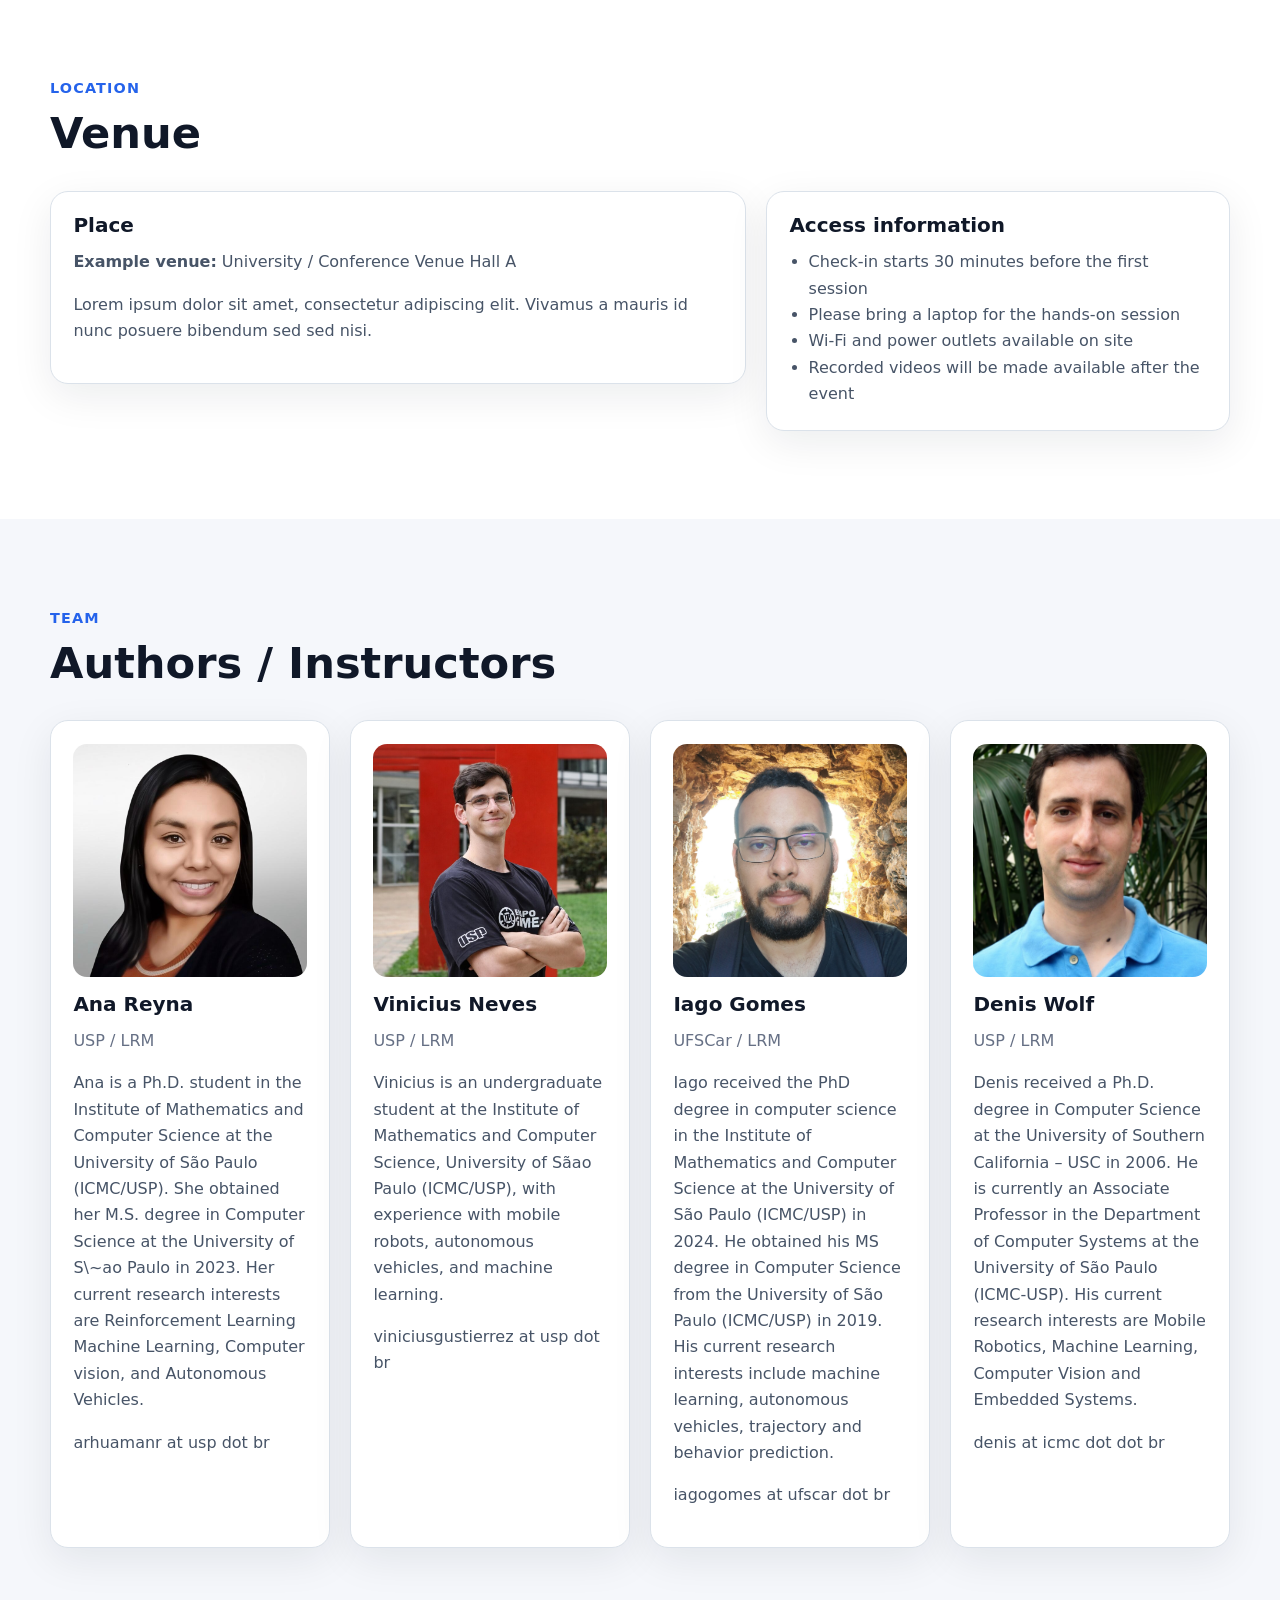
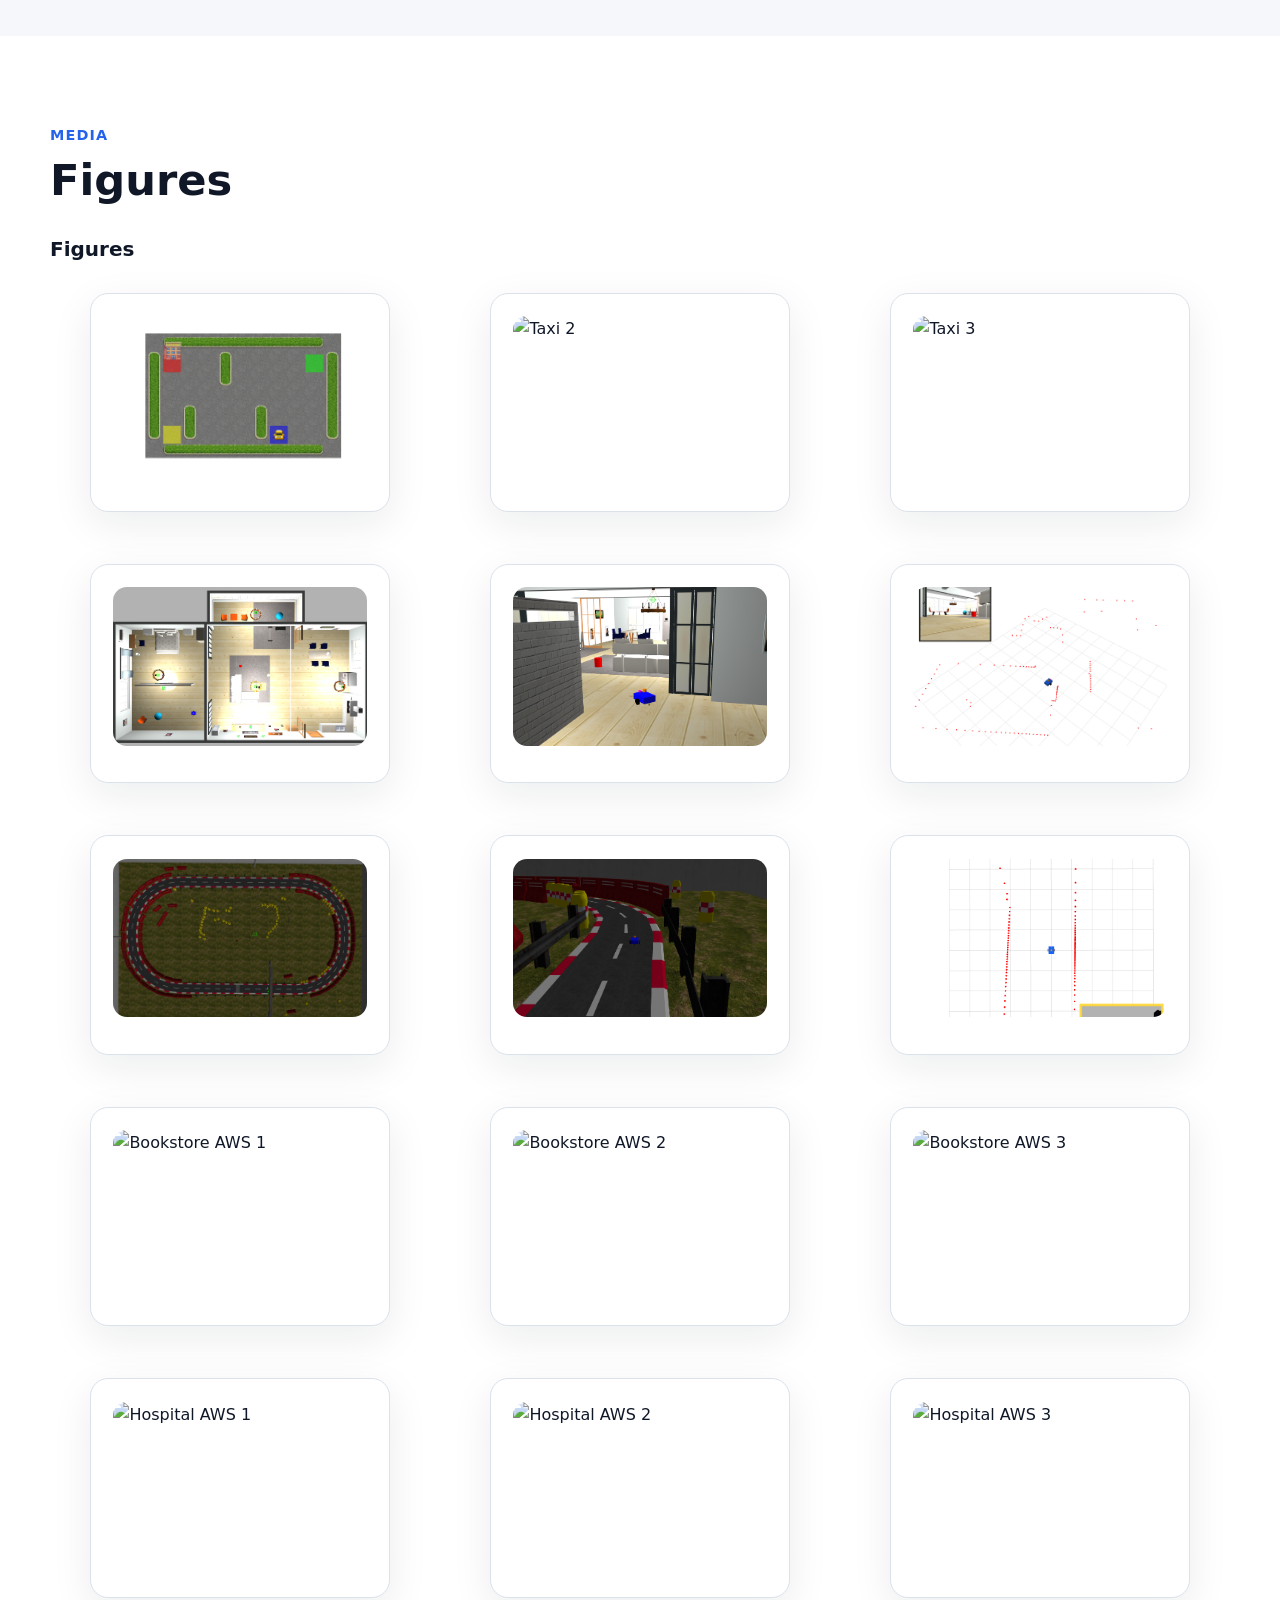
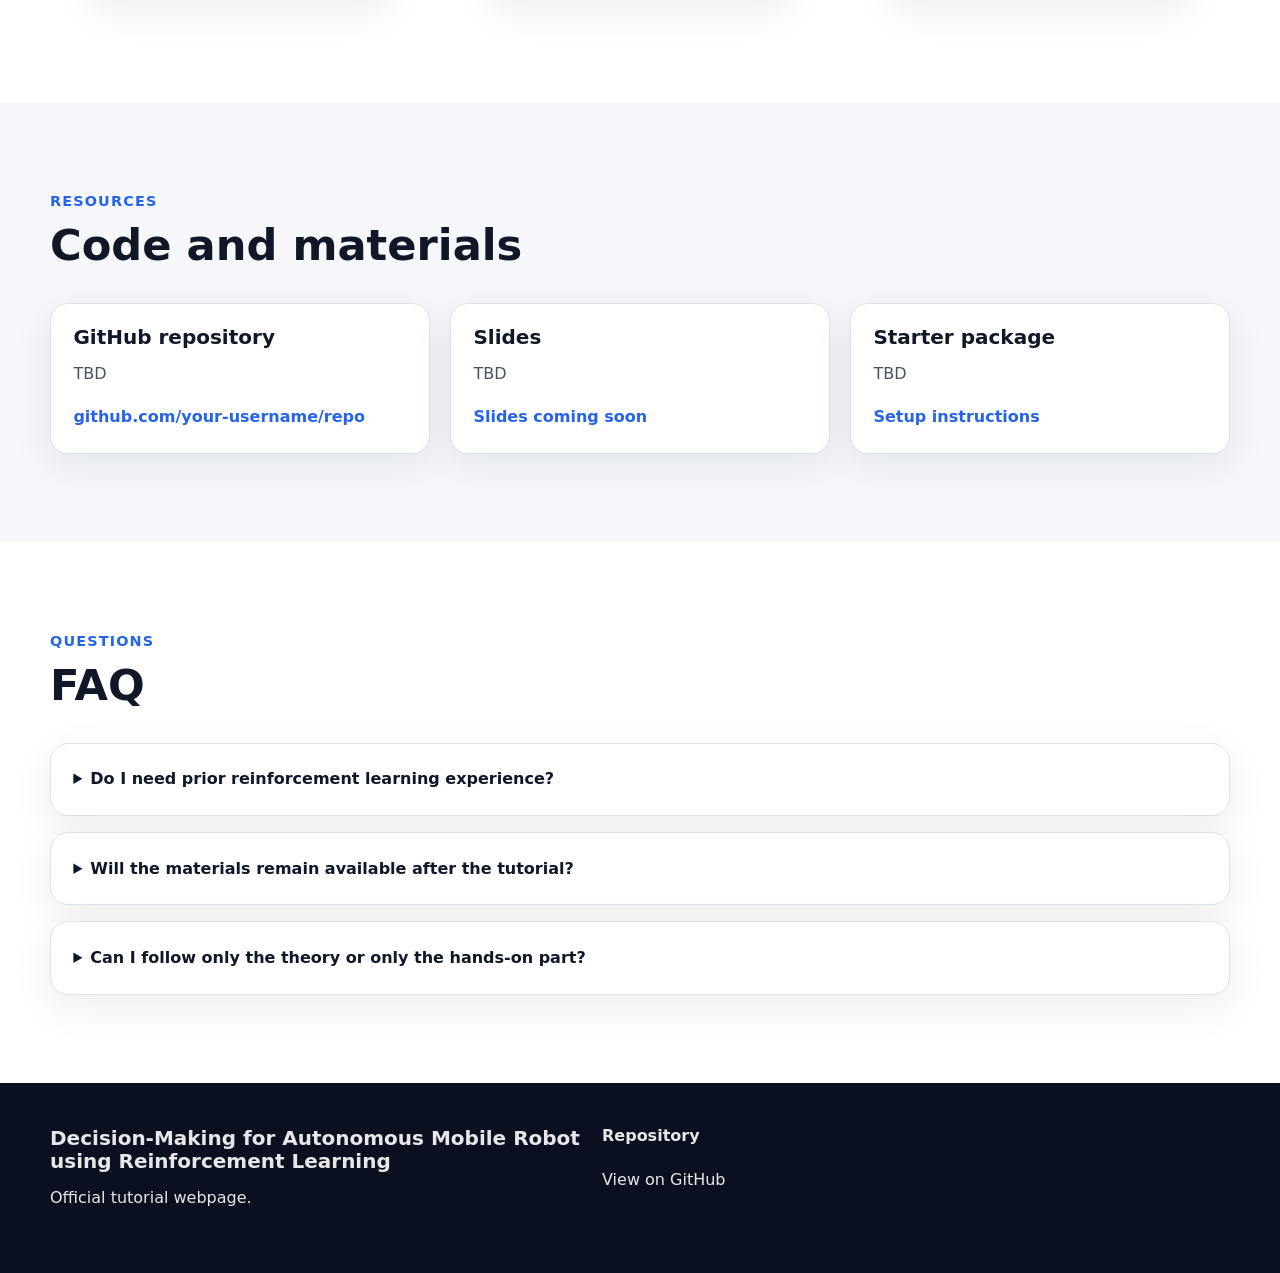
==== commit c79b0460: "update text" ====
--- a/docs/index.html
+++ b/docs/index.html
@@ -433,10 +433,10 @@
         <div class="container">
           <div class="section-head">
             <p class="section-tag">Media</p>
-            <h2>Videos and figures</h2>
-        </div>
-
-        <div>
+            <h2>Figures</h2>
+        </div>
+
+        <!-- <div>
           <h3 class="subsection-title">Videos</h3>
           <div class="video-grid">
             <div class="video-card card">
@@ -475,55 +475,87 @@
               <p>Tutorial teaser or introductory lecture.</p>
             </div>
           </div>
-        </div>
+        </div> -->
 
         <div class="media-spacing">
           <h3 class="subsection-title">Figures</h3>
           <div class="figure-grid">
             <figure class="card figure-card">
-              <img src="./assets/figures/smallhouse/rl_robot_1.png" alt="SmallHouse AWS 1" />
-              <figcaption>Lorem ipsum dolor sit amet, consectetur adipiscing elit. Vivamus a mauris id nunc posuere bibendum sed sed nisi.</figcaption>
-            </figure>
-
-            <figure class="card figure-card">
-              <img src="./assets/figures/smallhouse/rl_robot_2.png" alt="SmallHouse AWS 2" />
-              <figcaption>Lorem ipsum dolor sit amet, consectetur adipiscing elit. Vivamus a mauris id nunc posuere bibendum sed sed nisi.</figcaption>
-            </figure>
-
-            <figure class="card figure-card">
-              <img src="./assets/figures/smallhouse/rl_robot_3.png" alt="SmallHouse AWS 3" />
-              <figcaption>Lorem ipsum dolor sit amet, consectetur adipiscing elit. Vivamus a mauris id nunc posuere bibendum sed sed nisi.</figcaption>
-            </figure>
-
-            <figure class="card figure-card">
-              <img src="./assets/figures/racetrack/rl_robot_4.png" alt="Racetrack AWS 1" />
-              <figcaption>Lorem ipsum dolor sit amet, consectetur adipiscing elit. Vivamus a mauris id nunc posuere bibendum sed sed nisi.</figcaption>
-            </figure>
-
-            <figure class="card figure-card">
-              <img src="./assets/figures/racetrack/rl_robot_5.png" alt="Racetrack AWS 2" />
-              <figcaption>Lorem ipsum dolor sit amet, consectetur adipiscing elit. Vivamus a mauris id nunc posuere bibendum sed sed nisi.</figcaption>
-            </figure>
-
-            <figure class="card figure-card">
-              <img src="./assets/figures/racetrack/rl_robot_6.png" alt="Racetrack AWS 3" />
-              <figcaption>Lorem ipsum dolor sit amet, consectetur adipiscing elit. Vivamus a mauris id nunc posuere bibendum sed sed nisi.</figcaption>
-            </figure>
-
-            <figure class="card figure-card">
               <img src="./assets/figures/taxi/Taxi.gif" alt="Taxi 1" />
-              <figcaption>Lorem ipsum dolor sit amet, consectetur adipiscing elit. Vivamus a mauris id nunc posuere bibendum sed sed nisi.</figcaption>
+              <!-- <figcaption>Lorem ipsum dolor sit amet, consectetur adipiscing elit. Vivamus a mauris id nunc posuere bibendum sed sed nisi.</figcaption> -->
             </figure>
 
             <figure class="card figure-card">
               <img src="./assets/figures/taxi/rl_robot_8.png" alt="Taxi 2" />
-              <figcaption>Lorem ipsum dolor sit amet, consectetur adipiscing elit. Vivamus a mauris id nunc posuere bibendum sed sed nisi.</figcaption>
+              <!-- <figcaption>Lorem ipsum dolor sit amet, consectetur adipiscing elit. Vivamus a mauris id nunc posuere bibendum sed sed nisi.</figcaption> -->
             </figure>
 
             <figure class="card figure-card">
               <img src="./assets/figures/taxi/rl_robot_9.png" alt="Taxi 3" />
-              <figcaption>Lorem ipsum dolor sit amet, consectetur adipiscing elit. Vivamus a mauris id nunc posuere bibendum sed sed nisi.</figcaption>
-            </figure>
+              <!-- <figcaption>Lorem ipsum dolor sit amet, consectetur adipiscing elit. Vivamus a mauris id nunc posuere bibendum sed sed nisi.</figcaption> -->
+            </figure>
+
+            <figure class="card figure-card">
+              <img src="./assets/figures/smallhouse/env.png" alt="SmallHouse AWS 1" />
+              <!-- <figcaption>Lorem ipsum dolor sit amet, consectetur adipiscing elit. Vivamus a mauris id nunc posuere bibendum sed sed nisi.</figcaption> -->
+            </figure>
+
+            <figure class="card figure-card">
+              <img src="./assets/figures/smallhouse/env2.png" alt="SmallHouse AWS 2" />
+              <!-- <figcaption>Lorem ipsum dolor sit amet, consectetur adipiscing elit. Vivamus a mauris id nunc posuere bibendum sed sed nisi.</figcaption> -->
+            </figure>
+
+            <figure class="card figure-card">
+              <img src="./assets/figures/smallhouse/rviz2_cam.png" alt="SmallHouse AWS 3" />
+              <!-- <figcaption>Lorem ipsum dolor sit amet, consectetur adipiscing elit. Vivamus a mauris id nunc posuere bibendum sed sed nisi.</figcaption> -->
+            </figure>
+
+            <figure class="card figure-card">
+              <img src="./assets/figures/racetrack/env.png" alt="Racetrack AWS 1" />
+              <!-- <figcaption>Lorem ipsum dolor sit amet, consectetur adipiscing elit. Vivamus a mauris id nunc posuere bibendum sed sed nisi.</figcaption> -->
+            </figure>
+
+            <figure class="card figure-card">
+              <img src="./assets/figures/racetrack/env2.png" alt="Racetrack AWS 2" />
+              <!-- <figcaption>Lorem ipsum dolor sit amet, consectetur adipiscing elit. Vivamus a mauris id nunc posuere bibendum sed sed nisi.</figcaption> -->
+            </figure>
+
+            <figure class="card figure-card">
+              <img src="./assets/figures/racetrack/rviz2cam.png" alt="Racetrack AWS 3" />
+              <!-- <figcaption>Lorem ipsum dolor sit amet, consectetur adipiscing elit. Vivamus a mauris id nunc posuere bibendum sed sed nisi.</figcaption> -->
+            </figure>
+
+             <figure class="card figure-card">
+              <img src="./assets/figures/bookstore/env.png" alt="Bookstore AWS 1" />
+              <!-- <figcaption>Lorem ipsum dolor sit amet, consectetur adipiscing elit. Vivamus a mauris id nunc posuere bibendum sed sed nisi.</figcaption> -->
+            </figure>
+
+            <figure class="card figure-card">
+              <img src="./assets/figures/bookstore/env2.png" alt="Bookstore AWS 2" />
+              <!-- <figcaption>Lorem ipsum dolor sit amet, consectetur adipiscing elit. Vivamus a mauris id nunc posuere bibendum sed sed nisi.</figcaption> -->
+            </figure>
+
+            <figure class="card figure-card">
+              <img src="./assets/figures/bookstore/rviz2cam.png" alt="Bookstore AWS 3" />
+              <!-- <figcaption>Lorem ipsum dolor sit amet, consectetur adipiscing elit. Vivamus a mauris id nunc posuere bibendum sed sed nisi.</figcaption> -->
+            </figure>
+
+            <figure class="card figure-card">
+              <img src="./assets/figures/hospital/env.png" alt="Hospital AWS 1" />
+              <!-- <figcaption>Lorem ipsum dolor sit amet, consectetur adipiscing elit. Vivamus a mauris id nunc posuere bibendum sed sed nisi.</figcaption> -->
+            </figure>
+
+            <figure class="card figure-card">
+              <img src="./assets/figures/hospital/env2.png" alt="Hospital AWS 2" />
+              <!-- <figcaption>Lorem ipsum dolor sit amet, consectetur adipiscing elit. Vivamus a mauris id nunc posuere bibendum sed sed nisi.</figcaption> -->
+            </figure>
+
+            <figure class="card figure-card">
+              <img src="./assets/figures/hospital/rviz2cam.png" alt="Hospital AWS 3" />
+              <!-- <figcaption>Lorem ipsum dolor sit amet, consectetur adipiscing elit. Vivamus a mauris id nunc posuere bibendum sed sed nisi.</figcaption> -->
+            </figure>
+            
+            
           </div>
         </div>
       </div>
@@ -540,17 +572,17 @@
           <article class="card">
             <h3>GitHub repository</h3>
             <p>
-              Put the tutorial code and this website in the same repository.
-            </p>
-            <a class="text-link" href="https://github.com/your-username/your-repo" target="_blank" rel="noopener noreferrer">
-              github.com/your-username/your-repo
+              TBD
+            </p>
+            <a class="text-link" href="https://github.com/your-username/repo" target="_blank" rel="noopener noreferrer">
+              github.com/your-username/repo
             </a>
           </article>
 
           <article class="card">
             <h3>Slides</h3>
             <p>
-              Add PDF links here when slides are ready.
+              TBD
             </p>
             <a class="text-link" href="#">Slides coming soon</a>
           </article>
@@ -558,7 +590,7 @@
           <article class="card">
             <h3>Starter package</h3>
             <p>
-              Link installation instructions, environment files, and baseline notebooks here.
+             TBD
             </p>
             <a class="text-link" href="#">Setup instructions</a>
           </article>
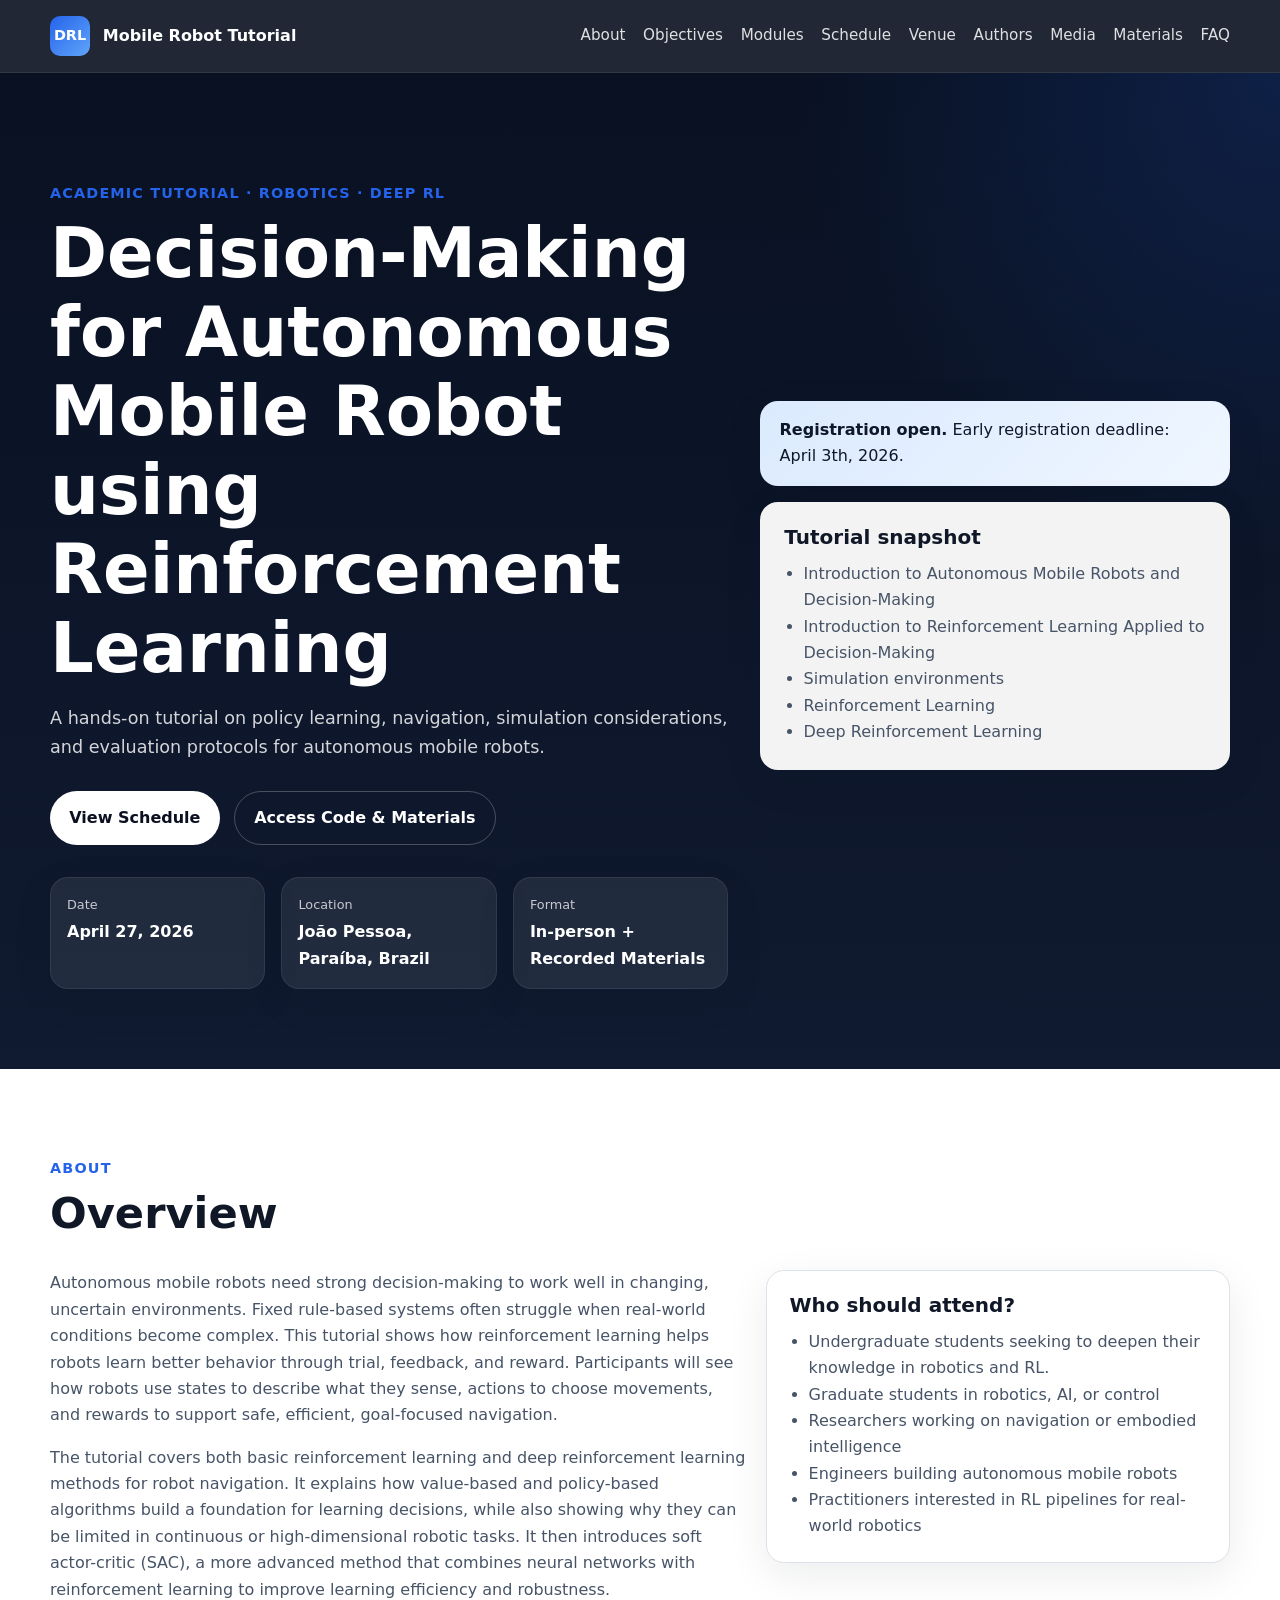
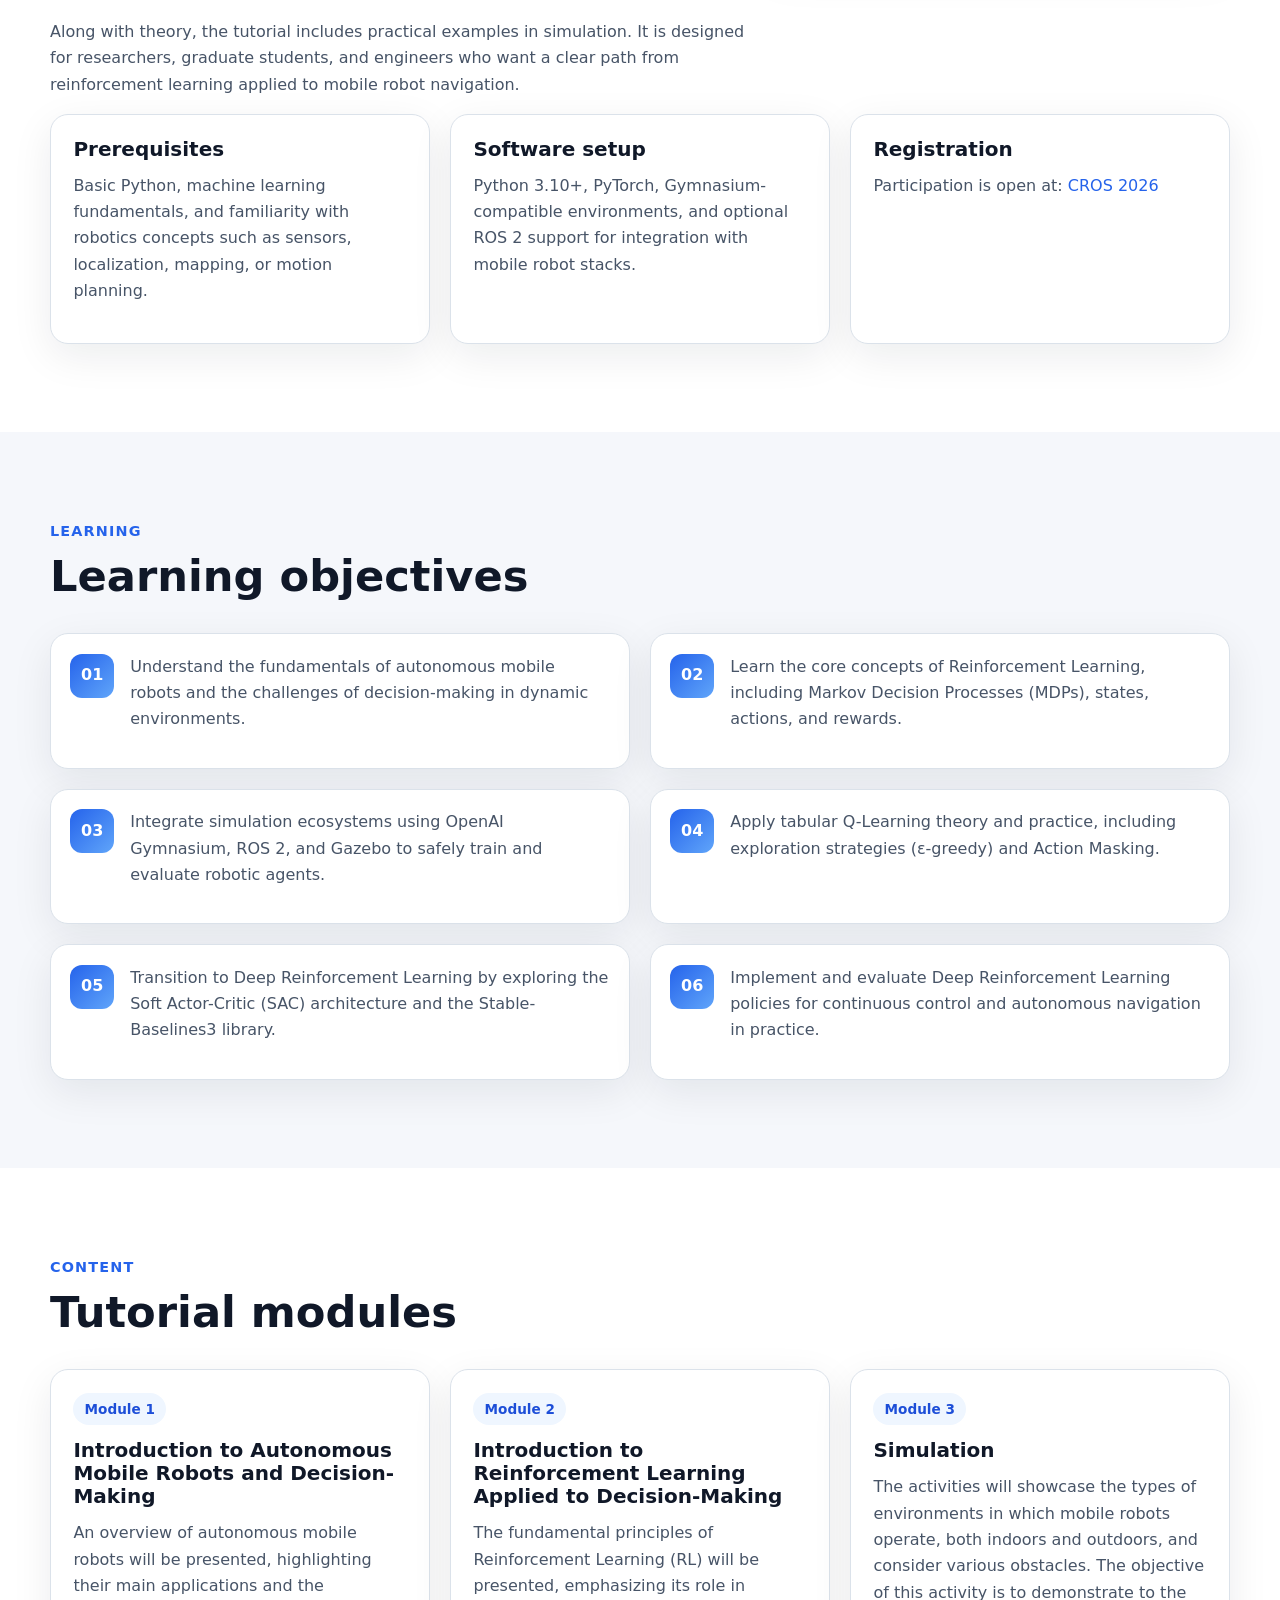
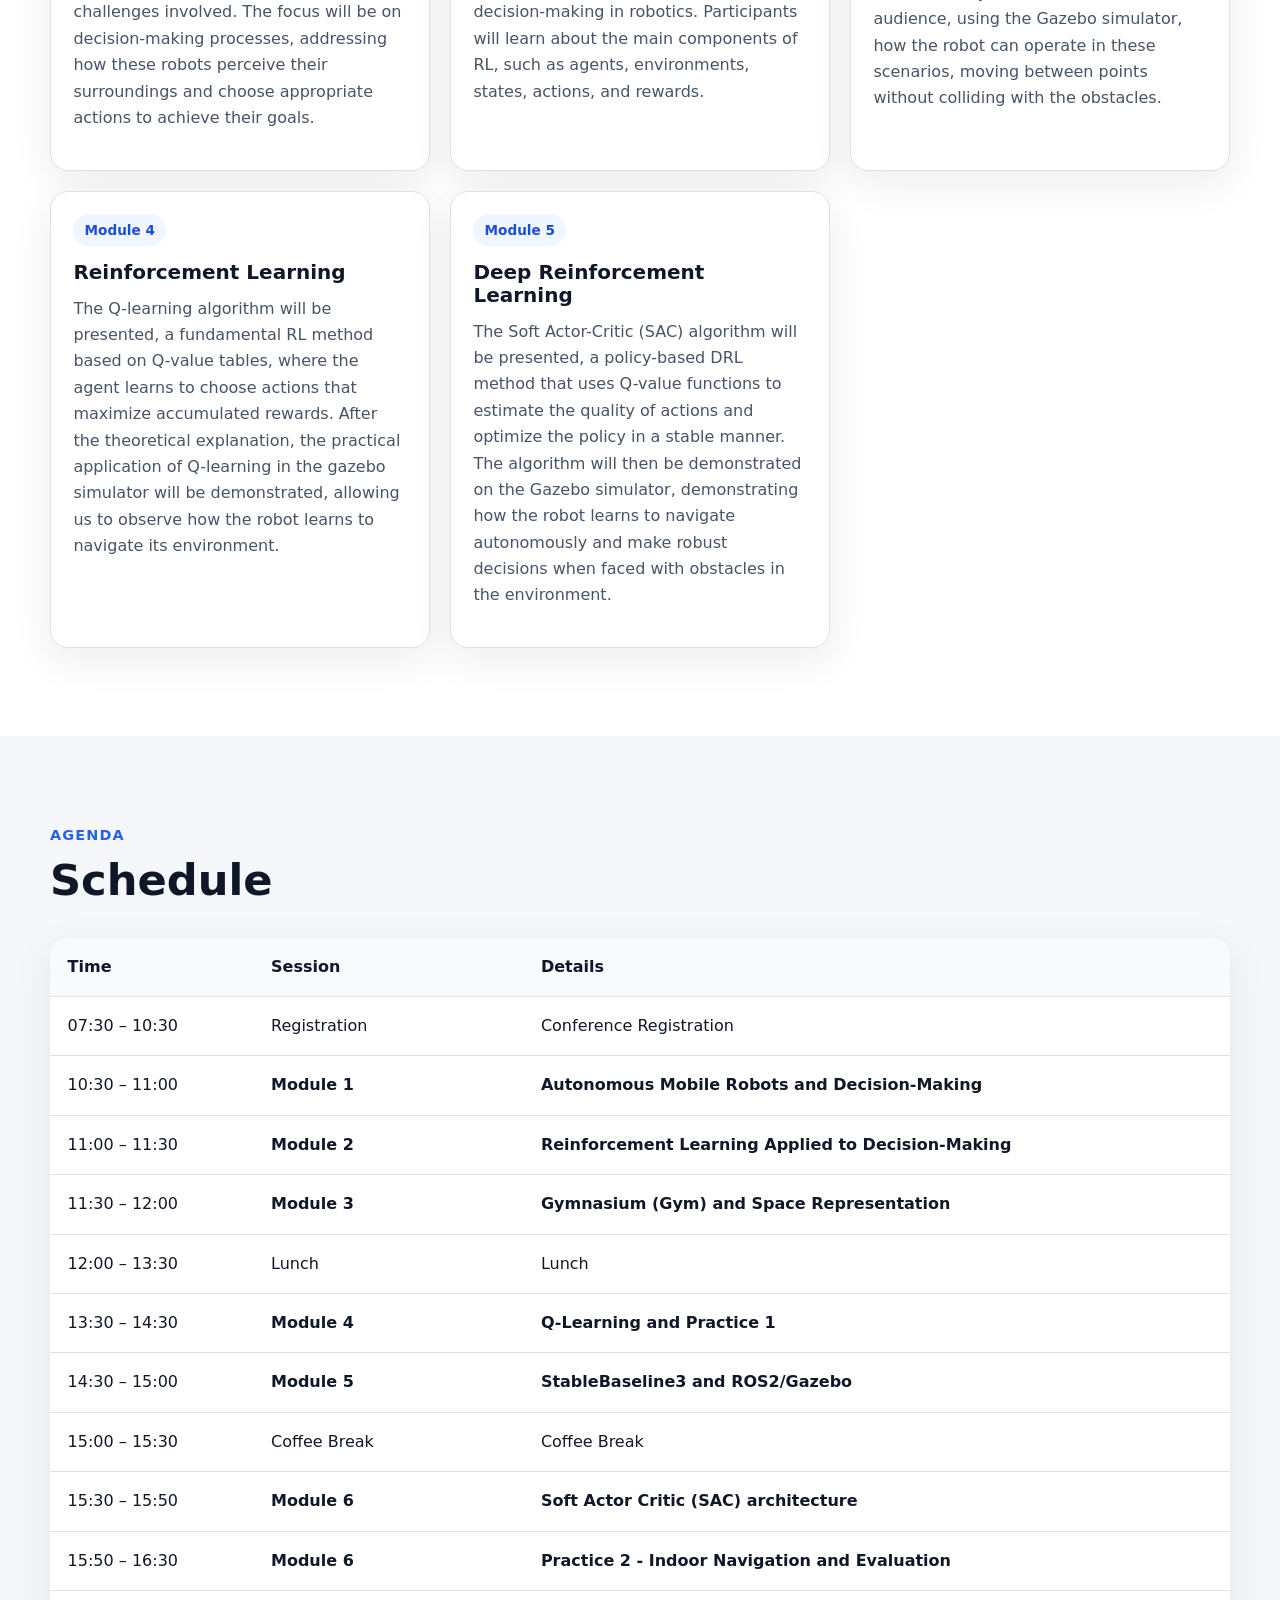
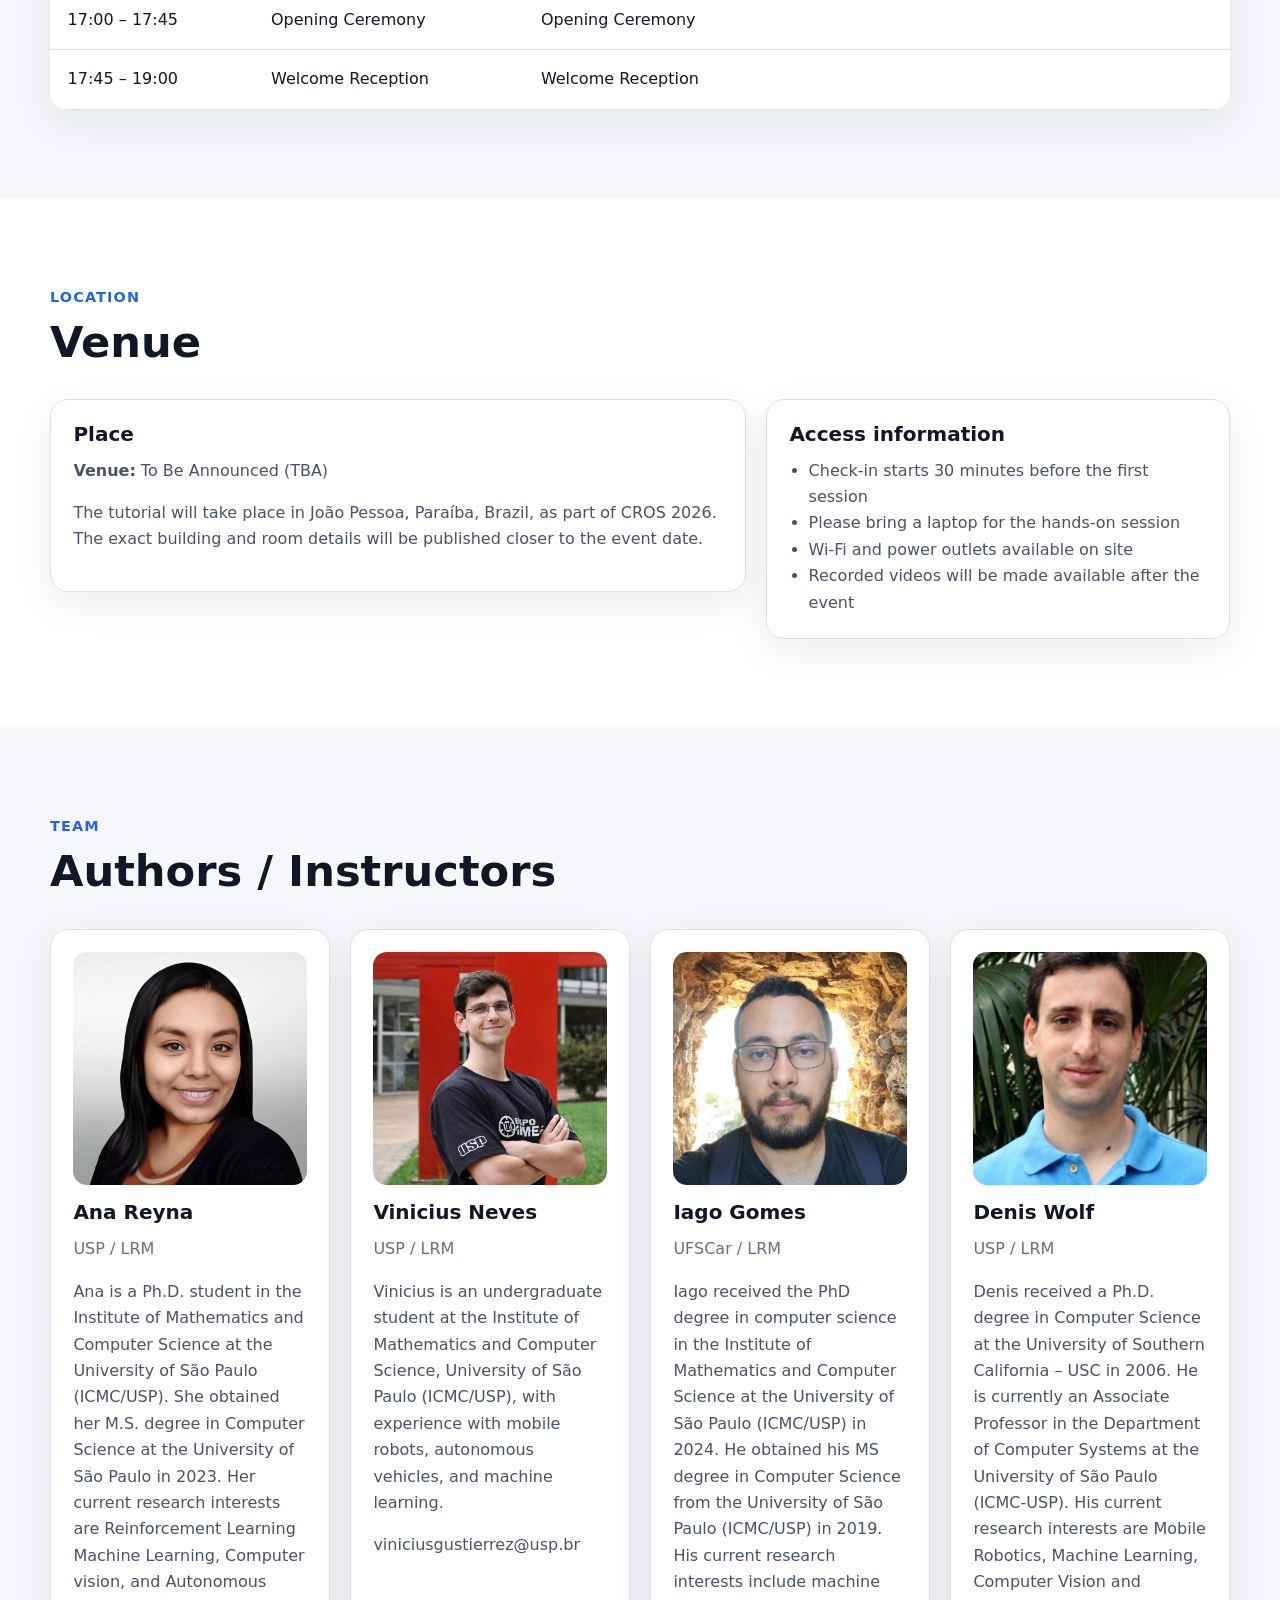
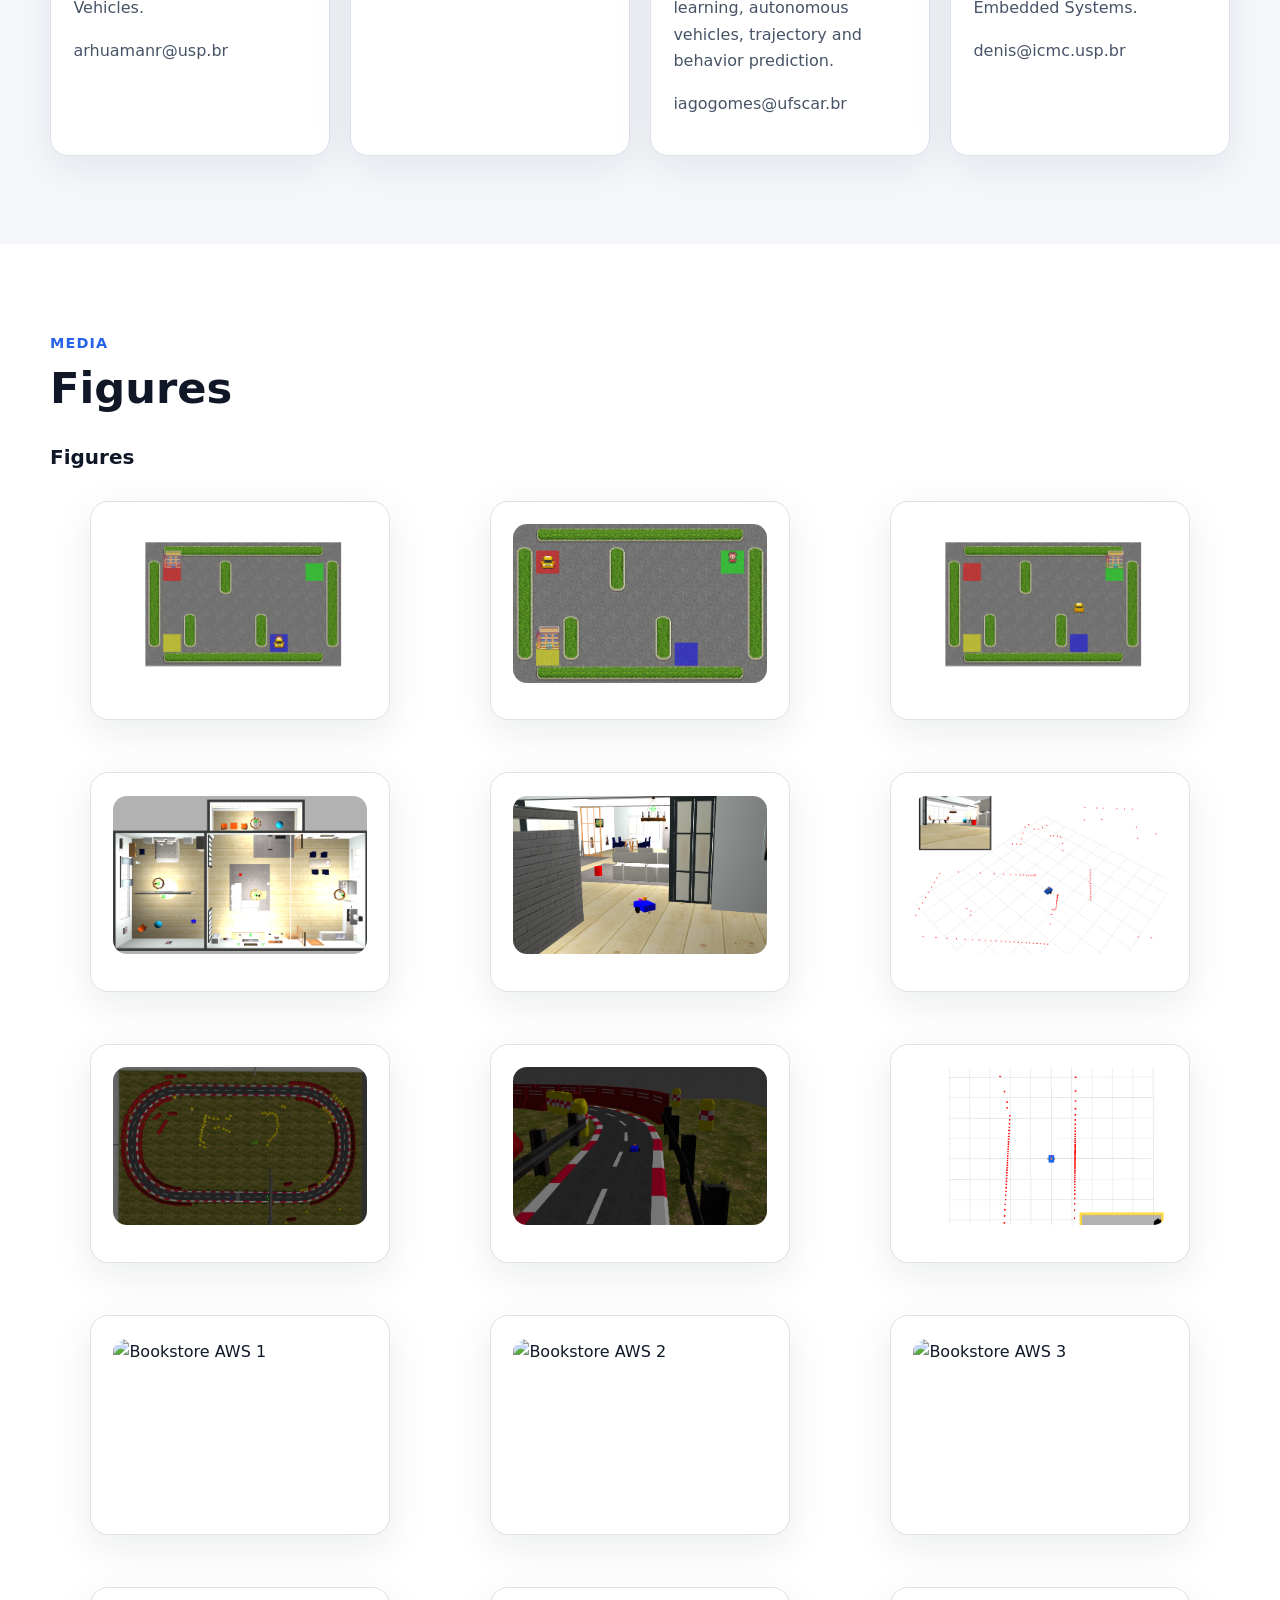
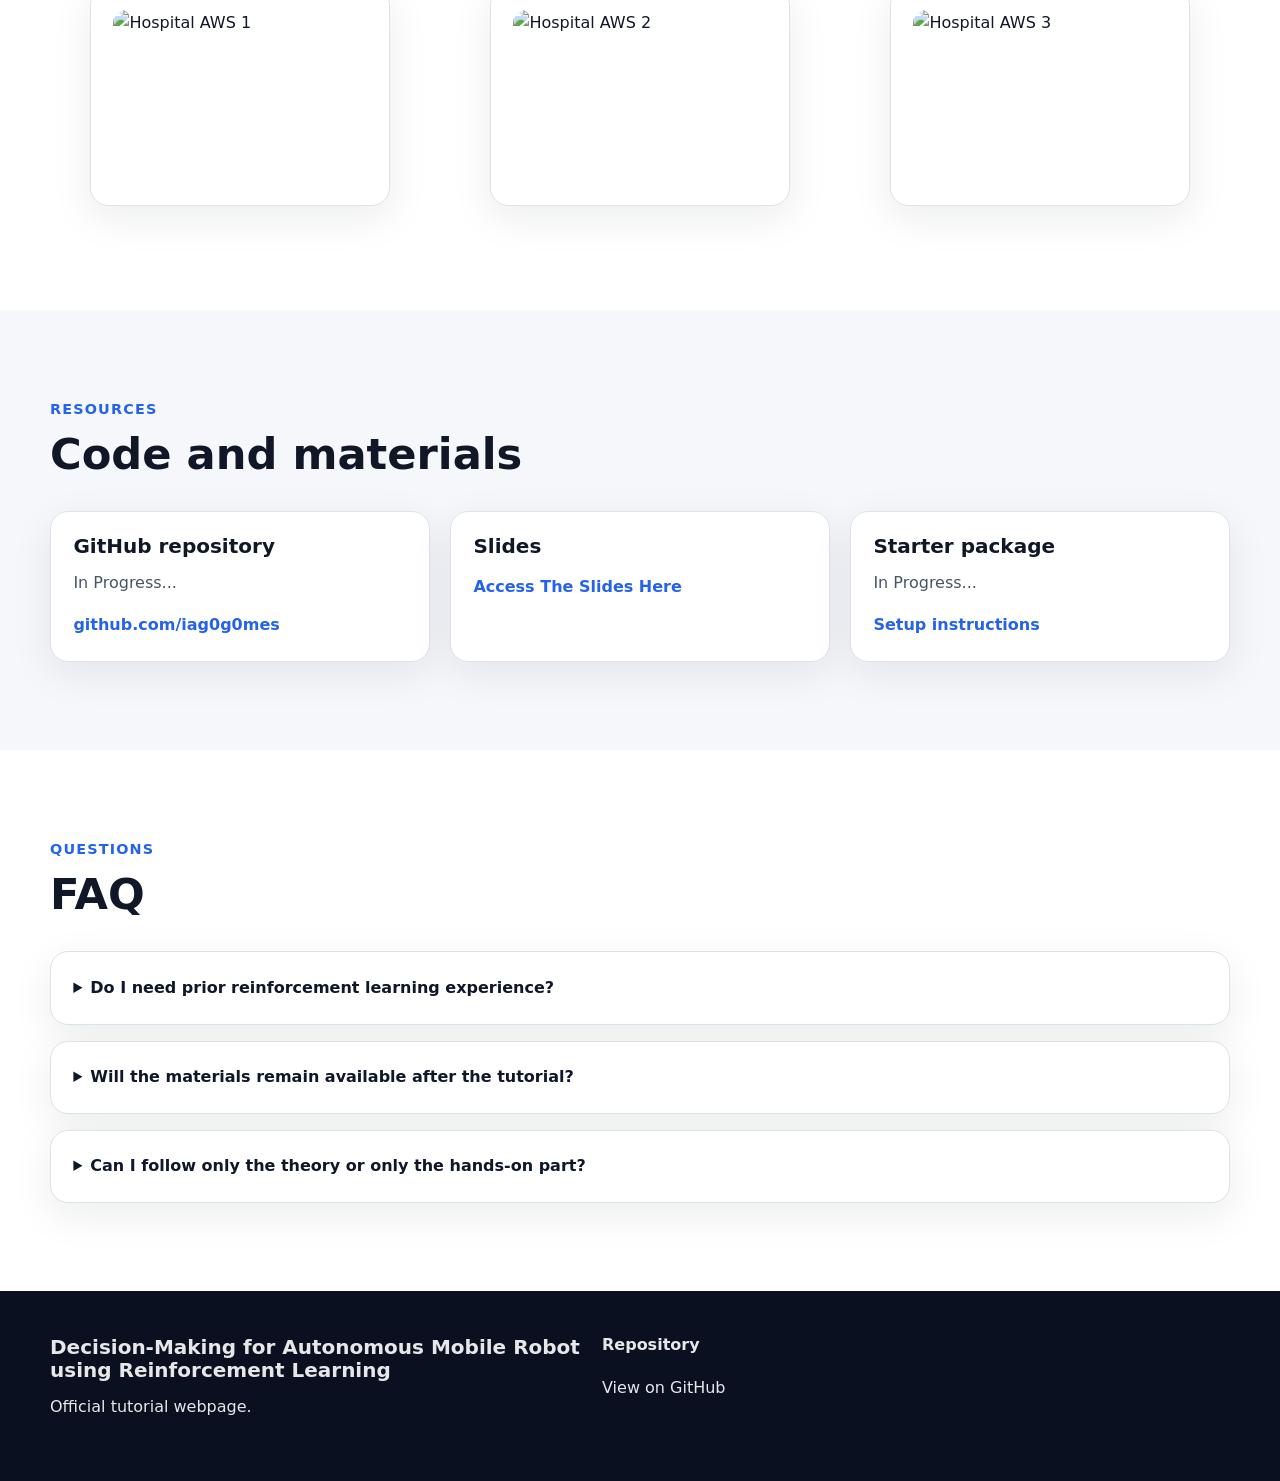
==== commit fdd85290: "new images, learning objectives and language corrections" ====
--- a/docs/index.html
+++ b/docs/index.html
@@ -78,7 +78,7 @@
             </div>
             <div class="meta-card">
               <span class="meta-label">Location</span>
-              <span class="meta-value">João Pessoal, Paraíba, Brazil</span>
+              <span class="meta-value">João Pessoa, Paraíba, Brazil</span>
             </div>
             <div class="meta-card">
               <span class="meta-label">Format</span>
@@ -89,7 +89,7 @@
 
         <div class="hero-panel">
           <div class="highlight-banner">
-            <p><strong>Registration open.</strong> Early registration deadline: April 3-th, 2026.</p>
+            <p><strong>Registration open.</strong> Early registration deadline: April 3th, 2026.</p>
           </div>
 
           <div class="info-panel">
@@ -128,7 +128,7 @@
             learning to improve learning efficiency and robustness.</p>
 
           <p>Along with theory, the tutorial includes practical examples in simulation. It is designed for researchers, 
-            graduate students, and engineers who want a clear path from reinforcement learning applied to mobile robots navigation.</p>
+            graduate students, and engineers who want a clear path from reinforcement learning applied to mobile robot navigation.</p>
 
           </div>
 
@@ -178,22 +178,30 @@
           <h2>Learning objectives</h2>
         </div>
 
-        <div class="objectives-grid">
+       <div class="objectives-grid">
           <div class="objective-item">
             <span>01</span>
-            <p>Understand the formulation of mobile robot decision-making as an RL problem.</p>
+            <p>Understand the fundamentals of autonomous mobile robots and the challenges of decision-making in dynamic environments.</p>
           </div>
           <div class="objective-item">
             <span>02</span>
-            <p>Compare policy-gradient, actor-critic, and value-based approaches for navigation tasks.</p>
+            <p>Learn the core concepts of Reinforcement Learning, including Markov Decision Processes (MDPs), states, actions, and rewards.</p>
           </div>
           <div class="objective-item">
             <span>03</span>
-            <p>Design reward functions, observation spaces, and evaluation metrics for robotic agents.</p>
+            <p>Integrate simulation ecosystems using OpenAI Gymnasium, ROS 2, and Gazebo to safely train and evaluate robotic agents.</p>
           </div>
           <div class="objective-item">
             <span>04</span>
-            <p>Identify deployment challenges such as sim-to-real transfer, safety, and sample efficiency.</p>
+            <p>Apply tabular Q-Learning theory and practice, including exploration strategies (&epsilon;-greedy) and Action Masking.</p>
+          </div>
+          <div class="objective-item">
+            <span>05</span>
+            <p>Transition to Deep Reinforcement Learning by exploring the Soft Actor-Critic (SAC) architecture and the Stable-Baselines3 library.</p>
+          </div>
+          <div class="objective-item">
+            <span>06</span>
+            <p>Implement and evaluate Deep Reinforcement Learning policies for continuous control and autonomous navigation in practice.</p>
           </div>
         </div>
       </div>
@@ -354,9 +362,9 @@
         <div class="two-col">
           <div class="card">
             <h3>Place</h3>
-            <p><strong>Example venue:</strong> University / Conference Venue Hall A</p>
-            <p>
-              Lorem ipsum dolor sit amet, consectetur adipiscing elit. Vivamus a mauris id nunc posuere bibendum sed sed nisi.
+            <p><strong>Venue:</strong> To Be Announced (TBA)</p>
+            <p>
+              The tutorial will take place in João Pessoa, Paraíba, Brazil, as part of CROS 2026. The exact building and room details will be published closer to the event date.
             </p>
           </div>
 
@@ -387,9 +395,9 @@
             <p class="muted">USP / LRM</p>
             <p>Ana is a Ph.D. student in the Institute of Mathematics and Computer Science at the 
               University of São Paulo (ICMC/USP). She obtained her M.S. degree in Computer Science 
-              at the University of S\~ao Paulo in 2023. Her current research interests are Reinforcement 
+              at the University of São Paulo in 2023. Her current research interests are Reinforcement 
               Learning Machine Learning, Computer vision, and Autonomous Vehicles.</p>
-            <p>arhuamanr at usp dot br</p>
+            <p>arhuamanr@usp.br</p>
           </article>
 
           <article class="card author-card">
@@ -397,9 +405,9 @@
             <h3>Vinicius Neves</h3>
             <p class="muted">USP / LRM</p>
             <p>Vinicius is an undergraduate student at the  Institute of Mathematics and Computer Science, 
-              University of Sãao Paulo (ICMC/USP), with experience with mobile robots, autonomous
+              University of São Paulo (ICMC/USP), with experience with mobile robots, autonomous
                vehicles, and machine learning.</p>
-            <p> viniciusgustierrez at usp dot br</p>
+            <p> viniciusgustierrez@usp.br</p>
           </article>
 
           <article class="card author-card">
@@ -411,7 +419,7 @@
               He obtained his MS degree in Computer Science from the University of São Paulo (ICMC/USP) in 2019. 
               His current research interests include machine learning, autonomous vehicles, trajectory and 
               behavior prediction.</p>
-            <p>iagogomes at ufscar dot br</p>
+            <p>iagogomes@ufscar.br</p>
           </article>
 
           <article class="card author-card">
@@ -423,7 +431,7 @@
               of Computer Systems at the University of São Paulo (ICMC-USP). His current research 
               interests are Mobile Robotics, Machine Learning, Computer Vision and
                Embedded Systems.</p>
-            <p>denis at icmc dot dot br</p>
+            <p>denis@icmc.usp.br</p>
           </article>
         </div>
       </div>
@@ -486,12 +494,12 @@
             </figure>
 
             <figure class="card figure-card">
-              <img src="./assets/figures/taxi/rl_robot_8.png" alt="Taxi 2" />
-              <!-- <figcaption>Lorem ipsum dolor sit amet, consectetur adipiscing elit. Vivamus a mauris id nunc posuere bibendum sed sed nisi.</figcaption> -->
-            </figure>
-
-            <figure class="card figure-card">
-              <img src="./assets/figures/taxi/rl_robot_9.png" alt="Taxi 3" />
+              <img src="./assets/figures/taxi/taxi1.gif" alt="Taxi 2" />
+              <!-- <figcaption>Lorem ipsum dolor sit amet, consectetur adipiscing elit. Vivamus a mauris id nunc posuere bibendum sed sed nisi.</figcaption> -->
+            </figure>
+
+            <figure class="card figure-card">
+              <img src="./assets/figures/taxi/taxi2.gif" alt="Taxi 3" />
               <!-- <figcaption>Lorem ipsum dolor sit amet, consectetur adipiscing elit. Vivamus a mauris id nunc posuere bibendum sed sed nisi.</figcaption> -->
             </figure>
 
@@ -572,25 +580,24 @@
           <article class="card">
             <h3>GitHub repository</h3>
             <p>
-              TBD
-            </p>
-            <a class="text-link" href="https://github.com/your-username/repo" target="_blank" rel="noopener noreferrer">
-              github.com/your-username/repo
+              In Progress...
+            </p>
+            <a class="text-link" href="https://github.com/iag0g0mes" target="_blank" rel="noopener noreferrer">
+              github.com/iag0g0mes
             </a>
           </article>
 
           <article class="card">
             <h3>Slides</h3>
             <p>
-              TBD
-            </p>
-            <a class="text-link" href="#">Slides coming soon</a>
+            </p>
+            <a class="text-link" href="https://docs.google.com/presentation/d/1_MxhRH_voSYTWjdKaBzGfKcqtco66x2vCFCuTdZrZPk/edit?usp=sharing">Access The Slides Here</a>
           </article>
 
           <article class="card">
             <h3>Starter package</h3>
             <p>
-             TBD
+             In Progress...
             </p>
             <a class="text-link" href="#">Setup instructions</a>
           </article>
